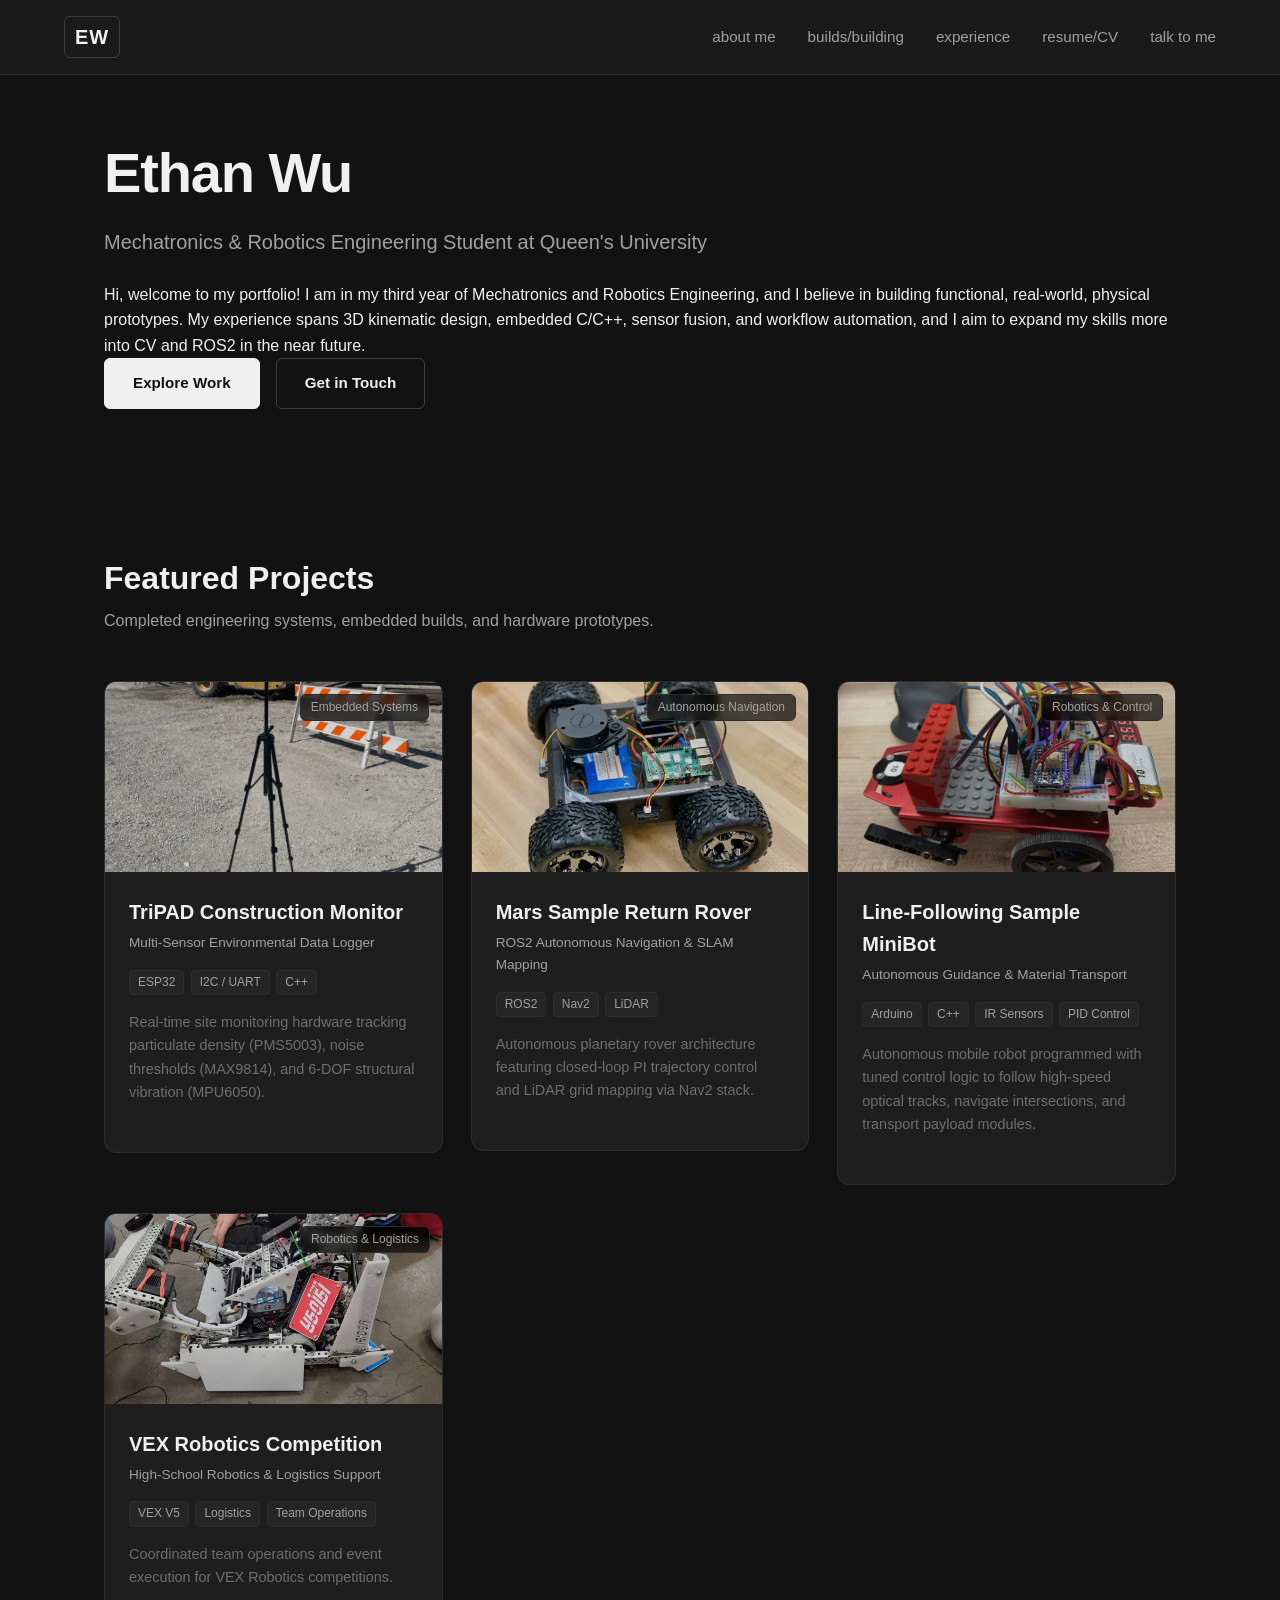
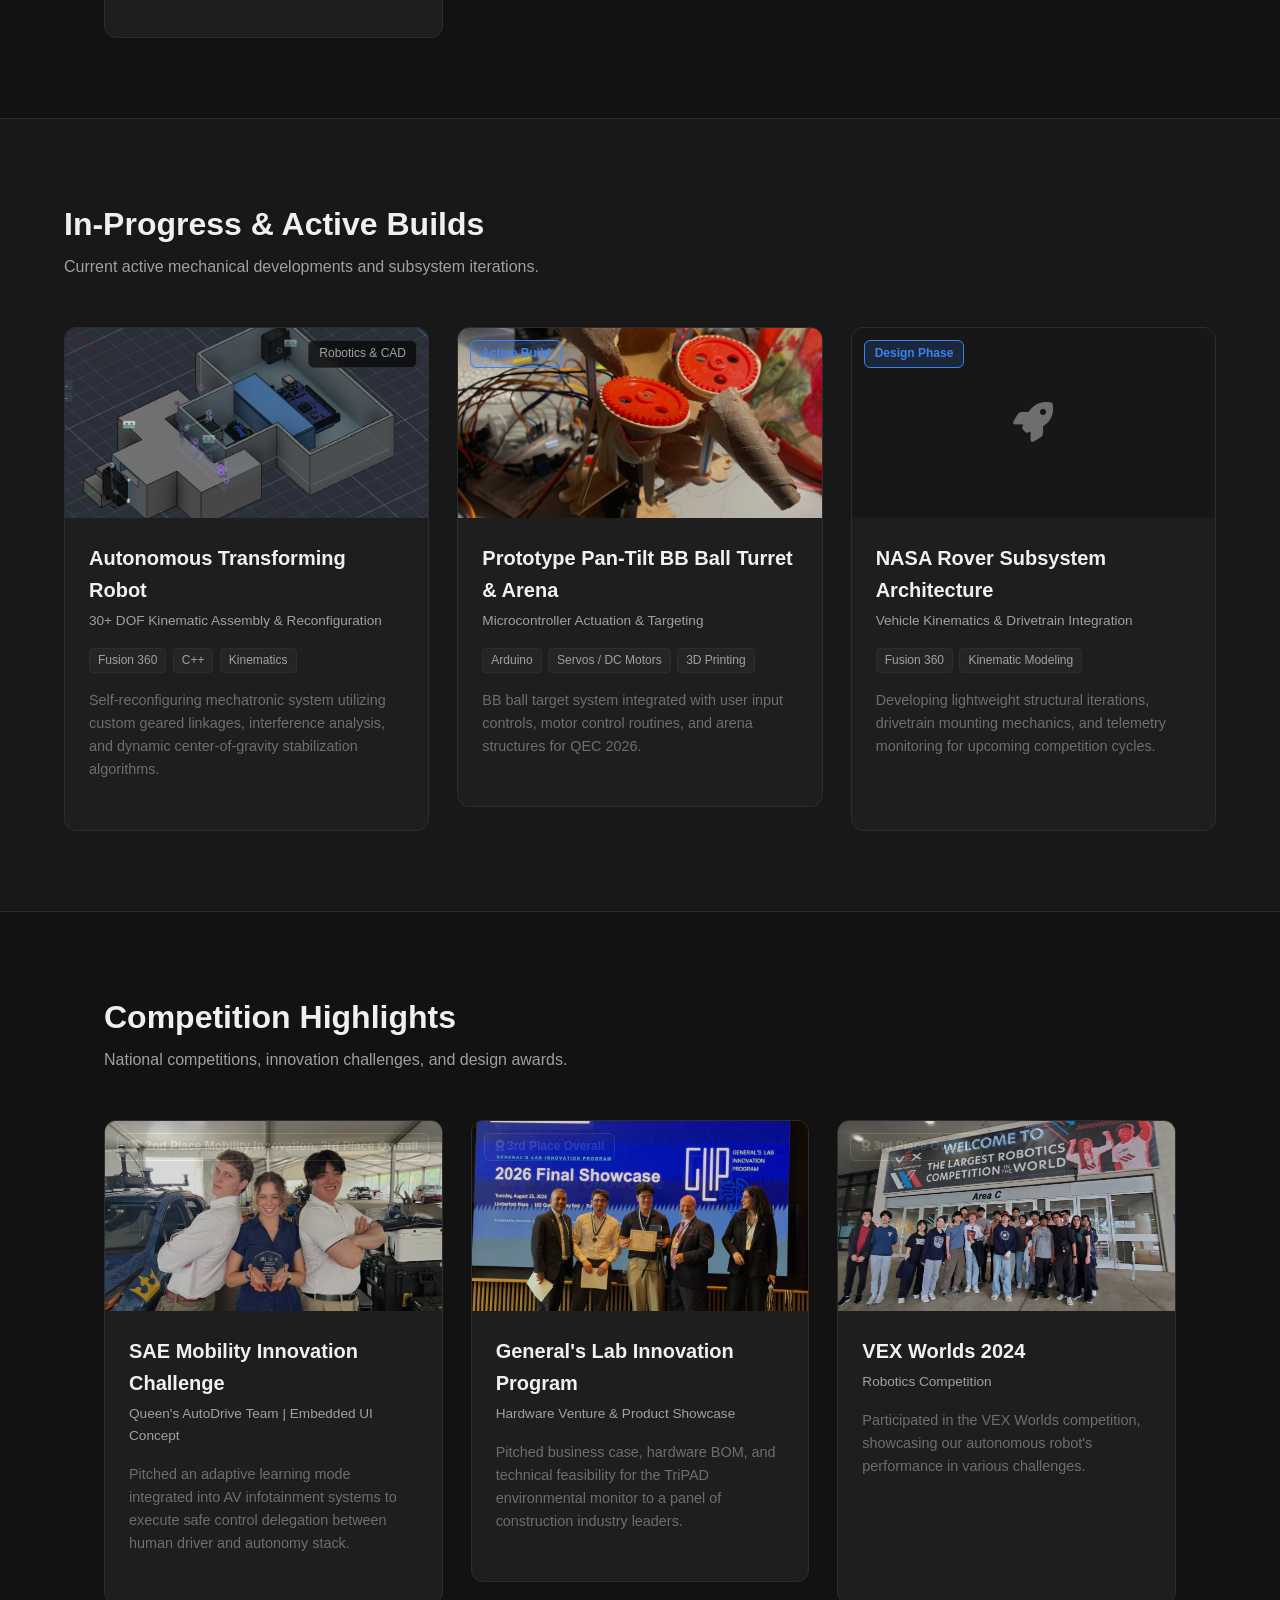
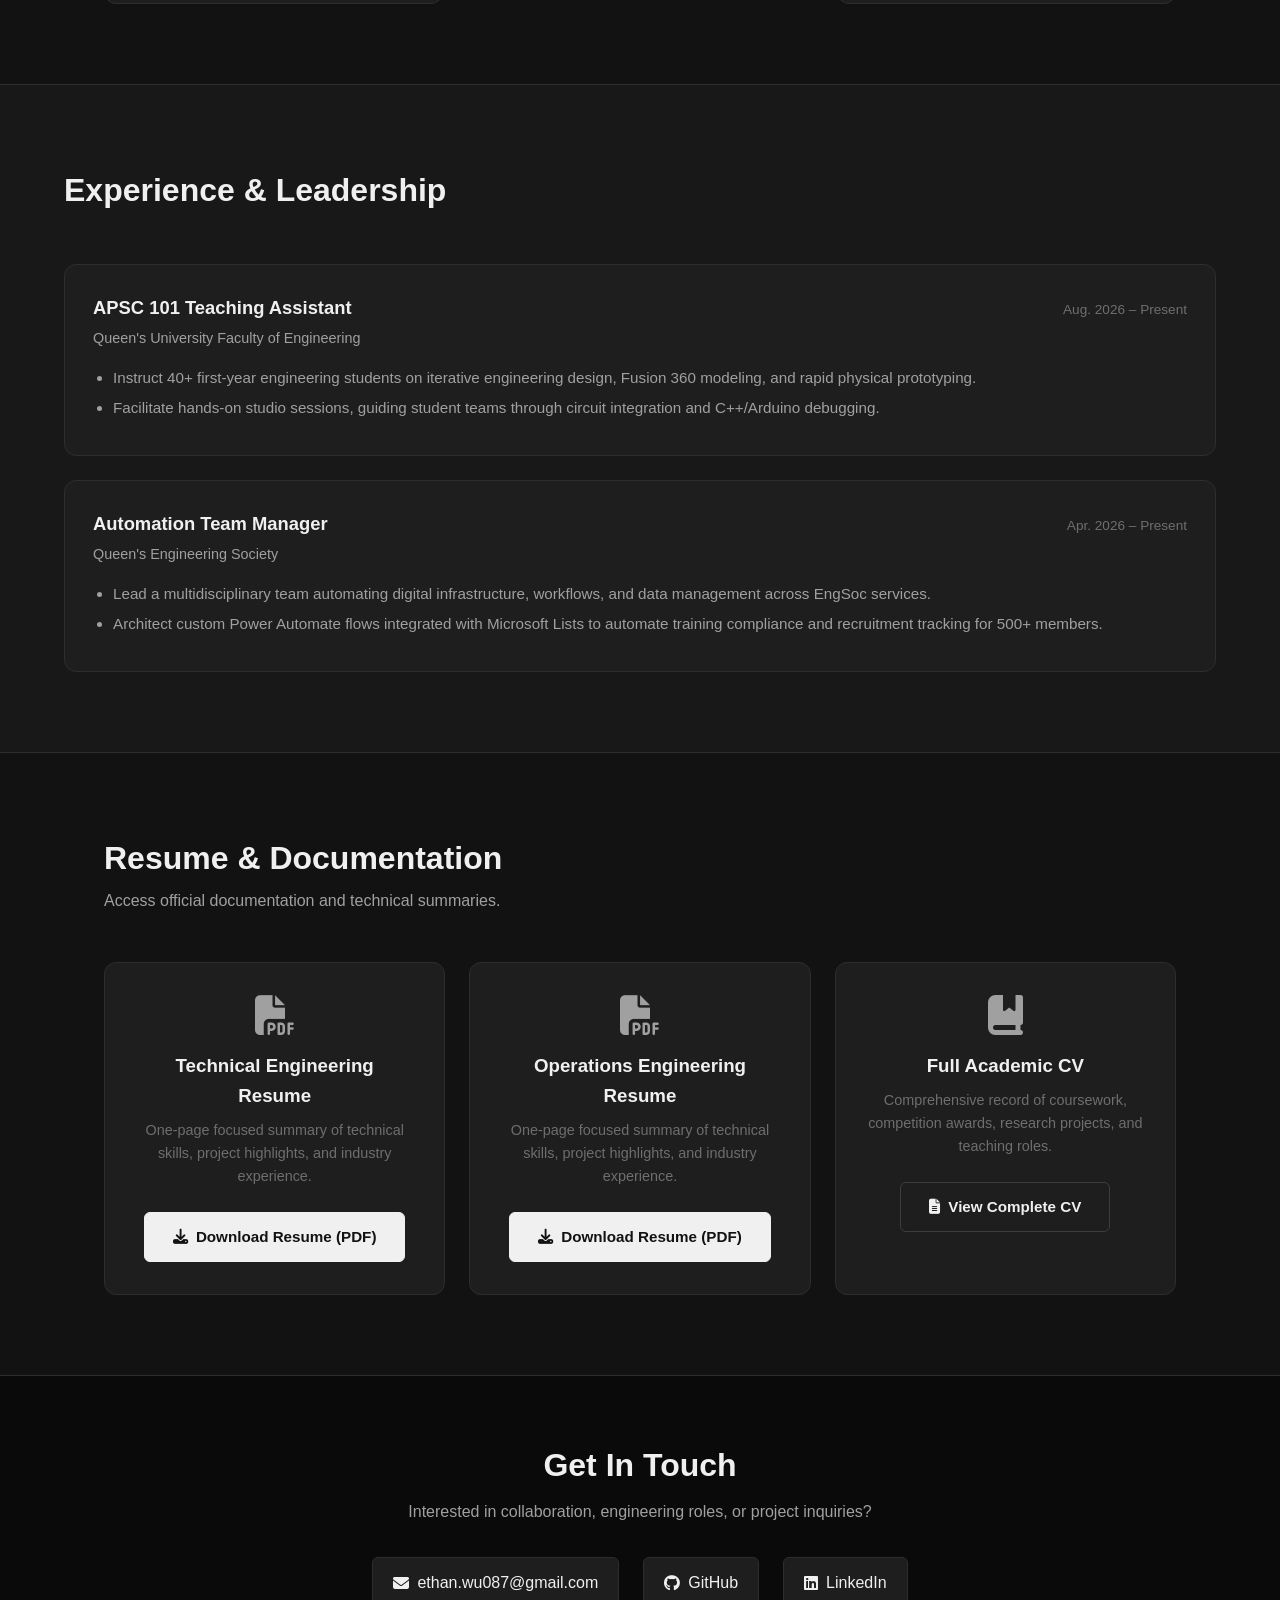
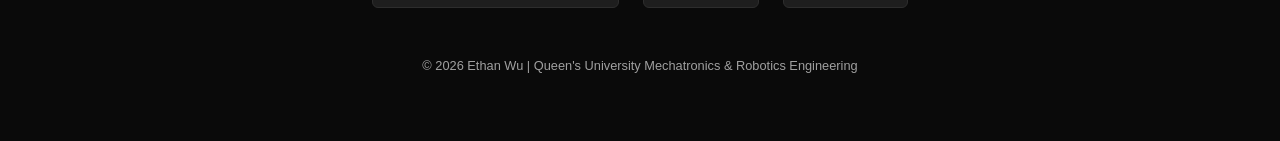
==== index.html @ 52034fa5 "more stuff" ====
<!DOCTYPE html>
<html lang="en">
<head>
    <meta charset="UTF-8">
    <meta name="viewport" content="width=device-width, initial-scale=1.0">
    <title>Ethan Wu | Portfolio</title>
    <link rel="stylesheet" href="style.css">
    <!-- Font Awesome Icons -->
    <link rel="stylesheet" href="https://cdnjs.cloudflare.com/ajax/libs/font-awesome/6.4.0/css/all.min.css">
    <!-- Google 3D Model Viewer Script -->
    <script type="module" src="https://ajax.googleapis.com/ajax/libs/model-viewer/3.4.0/model-viewer.min.js"></script>
</head>
<body>

    <!-- NAVBAR -->
    <nav class="navbar">
        <div class="logo">EW</div>
        <ul class="nav-links">
            <li><a href="#about">about me</a></li>
            <li><a href="#stuff">builds/building</a></li>
            <li><a href="#experience">experience</a></li>
            <li><a href="#resume-cv">resume/CV</a></li>
            <li><a href="#contact">talk to me</a></li>
        </ul>
    </nav>

    <!-- HERO SECTION -->
    <header id="about" class="hero">
        <div class="hero-content">
            <h1>Ethan Wu</h1>
            <p class="hero-tagline">Mechatronics & Robotics Engineering Student at Queen's University</p>

            <p class="hero-desc">
                Hi, welcome to my portfolio! I am in my third year of Mechatronics and Robotics Engineering, and I believe in building functional, real-world, physical prototypes. My experience spans 3D kinematic design, embedded C/C++, sensor fusion, and workflow automation, and I aim to expand my skills more into CV and ROS2 in the near future.
            </p>

            <div class="hero-buttons">
                <a href="#stuff" class="btn primary-btn">Explore Work</a>
                <a href="#contact" class="btn secondary-btn">Get in Touch</a>
            </div>
        </div>
    </header>

    <main>
        <!-- SECTION 1: FEATURED PROJECTS -->
        <section id="stuff" class="section">
            <div class="section-header">
                <h2>Featured Projects</h2>
                <p>Completed engineering systems, embedded builds, and hardware prototypes.</p>
            </div>

            <div class="module-grid">
                <!-- Module 1: TriPAD Environmental Monitor -->
                <a href="projects/tripad.html" class="module-card-link">
                    <article class="module-card">
                        <div class="module-image">
                            <img src="media/coverphoto.jpeg" class ="hero-cover" alt="TriPAD Construction Sensor Prototype">
                            <span class="module-category">Embedded Systems</span>
                        </div>
                        <div class="module-body">
                            <h3>TriPAD Construction Monitor</h3>
                            <p class="module-subtitle">Multi-Sensor Environmental Data Logger</p>
                            <div class="tags">
                                <span class="tag">ESP32</span>
                                <span class="tag">I2C / UART</span>
                                <span class="tag">C++</span>
                            </div>
                            <p class="module-desc">Real-time site monitoring hardware tracking particulate density (PMS5003), noise thresholds (MAX9814), and 6-DOF structural vibration (MPU6050).</p>
                        </div>
                    </article>
                </a>

                <!-- Module 2: MSR Autonomous Rover -->
                <a href="projects/msr-rover.html" class="module-card-link">
                    <article class="module-card">
                        <div class="module-image">
                            <img src="media/larp image.jpeg" alt="Mars Sample Return Rover Mapping">
                            <span class="module-category">Autonomous Navigation</span>
                        </div>
                        <div class="module-body">
                            <h3>Mars Sample Return Rover</h3>
                            <p class="module-subtitle">ROS2 Autonomous Navigation & SLAM Mapping</p>
                            <div class="tags">
                                <span class="tag">ROS2</span>
                                <span class="tag">Nav2</span>
                                <span class="tag">LiDAR</span>
                            </div>
                            <p class="module-desc">Autonomous planetary rover architecture featuring closed-loop PI trajectory control and LiDAR grid mapping via Nav2 stack.</p>
                        </div>
                    </article>
                </a>

                <!-- Module 3: Autonomous MiniBot -->
                <a href="projects/minibot.html" class="module-card-link">
                    <article class="module-card">
                        <div class="module-image">
                            <img src="media/minibot.png" alt="Line-Following Sample Pickup/Dropoff MiniBot">
                            <span class="module-category">Robotics & Control</span>
                        </div>
                        <div class="module-body">
                            <h3>Line-Following Sample MiniBot</h3>
                            <p class="module-subtitle">Autonomous Guidance & Material Transport</p>
                            <div class="tags">
                                <span class="tag">Arduino</span>
                                <span class="tag">C++</span>
                                <span class="tag">IR Sensors</span>
                                <span class="tag">PID Control</span>
                            </div>
                            <p class="module-desc">Autonomous mobile robot programmed with tuned control logic to follow high-speed optical tracks, navigate intersections, and transport payload modules.</p>
                        </div>
                    </article>
                </a>

                <!-- Module 4: VEX Bot -->
                <article class="module-card">
                    <div class="module-image">
                        <img src="media/vexthrowb.jpg" alt="VEX Robotics Platform">
                        <span class="module-category">Robotics & Logistics</span>
                    </div>
                    <div class="module-body">
                        <h3>VEX Robotics Competition</h3>
                        <p class="module-subtitle">High-School Robotics & Logistics Support</p>
                        <div class="tags">
                            <span class="tag">VEX V5</span>
                            <span class="tag">Logistics</span>
                            <span class="tag">Team Operations</span>
                        </div>
                        <p class="module-desc">Coordinated team operations and event execution for VEX Robotics competitions.</p>
                    </div>
                </article>
            </div>
        </section>

        <!-- SECTION 2: UPCOMING & IN-PROGRESS PROJECTS -->
        <section id="upcoming" class="section section-alt">
            <div class="section-header">
                <h2>In-Progress & Active Builds</h2>
                <p>Current active mechanical developments and subsystem iterations.</p>
            </div>

            <div class="module-grid">
                <!-- Module 1: Transforming Robot -->
                <a href="upcoming-projects/transformer.html" class="module-card-link">
                    <article class="module-card">
                        <div class="module-image">
                            <img src="media/trans.png" alt="Autonomous Transforming Robot CAD Model">
                            <span class="module-category">Robotics & CAD</span>
                        </div>
                        <div class="module-body">
                            <h3>Autonomous Transforming Robot</h3>
                            <p class="module-subtitle">30+ DOF Kinematic Assembly & Reconfiguration</p>
                            <div class="tags">
                                <span class="tag">Fusion 360</span>
                                <span class="tag">C++</span>
                                <span class="tag">Kinematics</span>
                            </div>
                            <p class="module-desc">Self-reconfiguring mechatronic system utilizing custom geared linkages, interference analysis, and dynamic center-of-gravity stabilization algorithms.</p>
                        </div>
                    </article>
                </a>

                <!-- Module 2: Automated Target Turret -->
                <a href="upcoming-projects/turret.html" class="module-card-link">
                    <article class="module-card status-active">
                        <div class="module-image">
                            <img src="media/turret.jpeg" alt="Automated Target Turret Prototype">
                            <span class="module-status-badge">Active Build</span>
                        </div>
                        <div class="module-body">
                            <h3>Prototype Pan-Tilt BB Ball Turret & Arena</h3>
                            <p class="module-subtitle">Microcontroller Actuation & Targeting</p>
                            <div class="tags">
                                <span class="tag">Arduino</span>
                                <span class="tag">Servos / DC Motors</span>
                                <span class="tag">3D Printing</span>
                            </div>
                            <p class="module-desc">BB ball target system integrated with user input controls, motor control routines, and arena structures for QEC 2026.</p>
                        </div>
                    </article>
                </a>
                

                <!-- Module 3: NASA Exploration Subsystems -->
                
                    <article class="module-card status-planning">
                        <div class="module-image">
                            <div class="image-placeholder">
                                <i class="fa-solid fa-rocket"></i>
                            </div>
                            <span class="module-status-badge planning">Design Phase</span>
                        </div>
                        <div class="module-body">
                            <h3>NASA Rover Subsystem Architecture</h3>
                            <p class="module-subtitle">Vehicle Kinematics & Drivetrain Integration</p>
                            <div class="tags">
                                <span class="tag">Fusion 360</span>
                                <span class="tag">Kinematic Modeling</span>
                            </div>
                            <p class="module-desc">Developing lightweight structural iterations, drivetrain mounting mechanics, and telemetry monitoring for upcoming competition cycles.</p>
                        </div>
                    </article>
                
            </div>
        </section>

        <!-- SECTION 3: COMPETITION EXPERIENCE -->
        <section id="competitions" class="section">
            <div class="section-header">
                <h2>Competition Highlights</h2>
                <p>National competitions, innovation challenges, and design awards.</p>
            </div>

            <div class="module-grid">
                <!-- Comp 1: SAE Challenge -->
                <a href="comps/autodrive.html" class="module-card-link">
                    <article class="module-card competition-card">
                        <div class="module-image">
                            <div class="award-ribbon"><i class="fa-solid fa-trophy"></i> 2nd Place Mobility Innovation, 3rd Place Overall</div>
                            <img src="media/LeAutoDriveSquad.jpg" alt="SAE Mobility Challenge Presentation">
                        </div>
                        <div class="module-body">
                            <h3>SAE Mobility Innovation Challenge</h3>
                            <p class="module-subtitle">Queen's AutoDrive Team | Embedded UI Concept</p>
                            <p class="module-desc">Pitched an adaptive learning mode integrated into AV infotainment systems to execute safe control delegation between human driver and autonomy stack.</p>
                        </div>
                    </article>
                </a>

                <!-- Comp 2: General's Lab -->
                <a href="comps/glip.html" class="module-card-link">
                    <article class="module-card competition-card">
                        <div class="module-image">
                            <div class="award-ribbon"><i class="fa-solid fa-award"></i> 3rd Place Overall</div>
                            <img src="media/glip award.heic" alt="General's Lab Pitch Showcase">
                        </div>
                        <div class="module-body">
                            <h3>General's Lab Innovation Program</h3>
                            <p class="module-subtitle">Hardware Venture & Product Showcase</p>
                            <p class="module-desc">Pitched business case, hardware BOM, and technical feasibility for the TriPAD environmental monitor to a panel of construction industry leaders.</p>
                        </div>
                    </article>
                </a>


                    <article class="module-card competition-card">
                        <div class="module-image">
                            <div class="award-ribbon"><i class="fa-solid fa-award"></i> 3rd Place Overall</div>
                            <img src="media/vexteam.HEIC" alt="VEX Worlds 2024">
                        </div>
                        <div class="module-body">
                            <h3>VEX Worlds 2024</h3>
                            <p class="module-subtitle">Robotics Competition</p>
                            <p class="module-desc">Participated in the VEX Worlds competition, showcasing our autonomous robot's performance in various challenges.</p>
                        </div>
                    </article>

            </div>
        </section>

        <!-- SECTION 4: EXPERIENCE & LEADERSHIP -->
        <section id="experience" class="section section-alt">
            <div class="section-header">
                <h2>Experience & Leadership</h2>
            </div>
            <div class="experience-list">
                <div class="exp-item">
                    <div class="exp-header">
                        <h3>APSC 101 Teaching Assistant</h3>
                        <span class="exp-date">Aug. 2026 – Present</span>
                    </div>
                    <p class="exp-org">Queen's University Faculty of Engineering</p>
                    <ul>
                        <li>Instruct 40+ first-year engineering students on iterative engineering design, Fusion 360 modeling, and rapid physical prototyping.</li>
                        <li>Facilitate hands-on studio sessions, guiding student teams through circuit integration and C++/Arduino debugging.</li>
                    </ul>
                </div>

                <div class="exp-item">
                    <div class="exp-header">
                        <h3>Automation Team Manager</h3>
                        <span class="exp-date">Apr. 2026 – Present</span>
                    </div>
                    <p class="exp-org">Queen's Engineering Society</p>
                    <ul>
                        <li>Lead a multidisciplinary team automating digital infrastructure, workflows, and data management across EngSoc services.</li>
                        <li>Architect custom Power Automate flows integrated with Microsoft Lists to automate training compliance and recruitment tracking for 500+ members.</li>
                    </ul>
                </div>
            </div>
        </section>

        <!-- SECTION 5: RESUME & CV TAB -->
        <section id="resume-cv" class="section">
            <div class="section-header">
                <h2>Resume & Documentation</h2>
                <p>Access official documentation and technical summaries.</p>
            </div>

            <div class="resume-container">
                <div class="resume-card">
                    <i class="fa-solid fa-file-pdf resume-icon"></i>
                    <h3>Technical Engineering Resume</h3>
                    <p>One-page focused summary of technical skills, project highlights, and industry experience.</p>
                    <a href="media/WuEthanResumeOctober2026Technical.pdf" target="_blank" class="btn primary-btn">
                        <i class="fa-solid fa-download"></i> Download Resume (PDF)
                    </a>
                </div>

                <div class="resume-card">
                    <i class="fa-solid fa-file-pdf resume-icon"></i>
                    <h3>Operations Engineering Resume</h3>
                    <p>One-page focused summary of technical skills, project highlights, and industry experience.</p>
                    <a href="media/WuEthanResumeSeptember2026Operations.pdf" target="_blank" class="btn primary-btn">
                        <i class="fa-solid fa-download"></i> Download Resume (PDF)
                    </a>
                </div>

                <div class="resume-card">
                    <i class="fa-solid fa-book-bookmark resume-icon"></i>
                    <h3>Full Academic CV</h3>
                    <p>Comprehensive record of coursework, competition awards, research projects, and teaching roles.</p>
                    <a href="media/WuEthanCV.pdf" target="_blank" class="btn secondary-btn">
                        <i class="fa-solid fa-file-lines"></i> View Complete CV
                    </a>
                </div>
            </div>
        </section>
    </main>

    <!-- FOOTER / CONTACT SECTION -->
    <footer id="contact" class="footer">
        <div class="footer-content">
            <h2>Get In Touch</h2>
            <p>Interested in collaboration, engineering roles, or project inquiries?</p>
            <div class="contact-links">
                <a href="mailto:ethan.wu087@gmail.com" class="contact-item">
                    <i class="fa-solid fa-envelope"></i> ethan.wu087@gmail.com
                </a>
                <a href="https://ethanw87.github.io/#about" target="_blank" class="contact-item">
                    <i class="fa-brands fa-github"></i> GitHub
                </a>
                <a href="https://linkedin.com/in/ethan-wu-2b9ba3351/" target="_blank" class="contact-item">
                    <i class="fa-brands fa-linkedin"></i> LinkedIn
                </a>
            </div>
            <p class="copyright">© 2026 Ethan Wu | Queen's University Mechatronics & Robotics Engineering</p>
        </div>
    </footer>

    <!-- Lightbox Container -->
<div id="lightbox" class="lightbox-modal" onclick="closeLightbox()">
  <img id="lightbox-img" src="" alt="Enlarged View">
</div>

<script>
  function openLightbox(src) {
    const modal = document.getElementById('lightbox');
    const modalImg = document.getElementById('lightbox-img');
    modalImg.src = src;
    modal.style.display = 'flex';
  }

  function closeLightbox() {
    document.getElementById('lightbox').style.display = 'none';
  }
</script>
</body>
</html>
---- style.css ----
/* ==========================================================================
   CHARCOAL BLACK / OBSIDIAN DARK THEME
   ========================================================================== */

:root {
    /* Color Palette */
    --bg-main: #121212;             /* Pure Obsidian Charcoal Background */
    --bg-card: #1E1E1E;             /* Elevated Matte Charcoal Card */
    --bg-card-hover: #262626;       /* Card Hover Highlight */
    --bg-alt: #181818;              /* Alternating Section Background */
    --bg-glass: rgba(30, 30, 30, 0.75); /* Glassmorphism Overlay */
    
    /* Text Colors */
    --text-primary: #F0F0F0;        /* Bright Crisp White */
    --text-secondary: #A0A0A0;      /* Muted Slate Gray */
    --text-muted: #6E6E6E;          /* Subtle Wireframe Gray */
    
    /* Accents & Highlights */
    --accent-silver: #D4D4D4;       /* Titanium Silver */
    --accent-blue: #3B82F6;         /* Subtle Electric Blue Indicator */
    --accent-glow: rgba(59, 130, 246, 0.15);
    --border-color: #2D2D2D;        /* Sleek Wireframe Border */
    --border-light: #3D3D3D;        /* Highlight Border */

    /* Fonts & Radii */
    --font-sans: 'Inter', -apple-system, BlinkMacSystemFont, 'Segoe UI', Roboto, sans-serif;
    --radius-sm: 6px;
    --radius-md: 12px;
    --radius-lg: 16px;
    --transition: all 0.25s cubic-bezier(0.4, 0, 0.2, 1);
}

/* Base Reset */
* {
    margin: 0;
    padding: 0;
    box-sizing: border-box;
}

body {
    background-color: var(--bg-main);
    color: var(--text-primary);
    font-family: var(--font-sans);
    line-height: 1.6;
    -webkit-font-smoothing: antialiased;
}

/* Smooth Scrolling */
html {
    scroll-behavior: smooth;
}

/* ==========================================================================
   NAVIGATION BAR
   ========================================================================== */

.navbar {
    position: fixed;
    top: 0;
    width: 100%;
    display: flex;
    justify-content: space-between;
    align-items: center;
    padding: 1rem 5%;
    background: var(--bg-glass);
    backdrop-filter: blur(12px);
    -webkit-backdrop-filter: blur(12px);
    border-bottom: 1px solid var(--border-color);
    z-index: 1000;
}

.logo {
    font-weight: 800;
    font-size: 1.25rem;
    letter-spacing: 1px;
    color: var(--text-primary);
    border: 1.5px solid var(--border-light);
    padding: 4px 10px;
    border-radius: var(--radius-sm);
}

.nav-links {
    display: flex;
    list-style: none;
    gap: 2rem;
}

.nav-links a {
    color: var(--text-secondary);
    text-decoration: none;
    font-size: 0.95rem;
    font-weight: 500;
    transition: var(--transition);
}

.nav-links a:hover {
    color: var(--text-primary);
}

/* ==========================================================================
   HERO SECTION
   ========================================================================== */

.hero {
    padding: 8rem 5% 4rem;
    max-width: 1200px;
    margin: 0 auto;
}

.hero h1 {
    font-size: 3.5rem;
    font-weight: 800;
    letter-spacing: -0.02em;
    color: var(--text-primary);
    margin-bottom: 0.5rem;
}

.hero-tagline {
    font-size: 1.25rem;
    color: var(--text-secondary);
    margin-bottom: 3rem; /* <-- INCREASED from 1.5rem to add spacing below the blurb */
}


.role-badges {
    display: flex;
    flex-wrap: wrap;
    gap: 0.75rem;
    margin-bottom: 2.5rem;
}

.role-badge {
    background: var(--bg-card);
    border: 1px solid var(--border-color);
    color: var(--text-secondary);
    padding: 0.4rem 0.9rem;
    border-radius: 50px;
    font-size: 0.85rem;
    display: inline-flex;
    align-items: center;
    gap: 0.5rem;
}

/* Quick Stats Counter Grid */
.stat-grid {
    display: grid;
    grid-template-columns: repeat(auto-fit, minmax(180px, 1fr));
    gap: 1.25rem;
    margin-bottom: 2.5rem;
}

.stat-card {
    background: var(--bg-card);
    border: 1px solid var(--border-color);
    padding: 1.25rem;
    border-radius: var(--radius-md);
    text-align: left;
}

.stat-num {
    display: block;
    font-size: 2rem;
    font-weight: 700;
    color: var(--text-primary);
}

.stat-label {
    font-size: 0.85rem;
    color: var(--text-muted);
    text-transform: uppercase;
    letter-spacing: 0.05em;
}

/* Buttons */
.hero-buttons {
    display: flex;
    gap: 1rem;
}

.btn {
    padding: 0.75rem 1.75rem;
    border-radius: var(--radius-sm);
    font-size: 0.95rem;
    font-weight: 600;
    text-decoration: none;
    transition: var(--transition);
    cursor: pointer;
    display: inline-flex;
    align-items: center;
    gap: 0.5rem;
}

.primary-btn {
    background: var(--text-primary);
    color: var(--bg-main);
    border: 1px solid var(--text-primary);
}

.primary-btn:hover {
    background: var(--accent-silver);
    border-color: var(--accent-silver);
}

.secondary-btn {
    background: transparent;
    color: var(--text-primary);
    border: 1px solid var(--border-light);
}

.secondary-btn:hover {
    background: var(--bg-card);
    border-color: var(--text-primary);
}

/* ==========================================================================
   SECTIONS & MODULAR CARDS
   ========================================================================== */

.section {
    padding: 5rem 5%;
    max-width: 1200px;
    margin: 0 auto;
}

.section-alt {
    background-color: var(--bg-alt);
    max-width: 100%;
    padding-left: max(5%, calc((100vw - 1200px) / 2));
    padding-right: max(5%, calc((100vw - 1200px) / 2));
    border-top: 1px solid var(--border-color);
    border-bottom: 1px solid var(--border-color);
}

.section-header {
    margin-bottom: 3rem;
}

.section-header h2 {
    font-size: 2rem;
    font-weight: 700;
    color: var(--text-primary);
    margin-bottom: 0.25rem;
}

.section-header p {
    color: var(--text-secondary);
}

/* Modular Grid Layout */
.module-grid {
    display: grid;
    grid-template-columns: repeat(auto-fit, minmax(320px, 1fr));
    gap: 1.75rem;
}

.module-card {
    background: var(--bg-card);
    border: 1px solid var(--border-color);
    border-radius: var(--radius-md);
    overflow: hidden;
    display: flex;
    flex-direction: column;
    transition: var(--transition);
}

.module-card:hover {
    transform: translateY(-4px);
    border-color: var(--border-light);
    box-shadow: 0 12px 24px rgba(0, 0, 0, 0.4);
}

.module-image {
    position: relative;
    height: 190px;
    background: #171717;
    overflow: hidden;
    display: flex;
    align-items: center;
    justify-content: center;
}

.module-image img {
    width: 100%;
    height: 100%;
    object-fit: cover;
    opacity: 0.85;
    transition: var(--transition);
}

.module-card:hover .module-image img {
    opacity: 1;
    transform: scale(1.03);
}

.module-category {
    position: absolute;
    top: 12px;
    right: 12px;
    background: rgba(0, 0, 0, 0.65);
    backdrop-filter: blur(4px);
    border: 1px solid var(--border-color);
    color: var(--text-secondary);
    padding: 3px 10px;
    font-size: 0.75rem;
    border-radius: var(--radius-sm);
}

/* Status Badges *//* ==========================================================================
   CHARCOAL BLACK / OBSIDIAN DARK THEME
   ========================================================================== */

:root {
    /* Color Palette */
    --bg-main: #121212;             /* Pure Obsidian Charcoal Background */
    --bg-card: #1E1E1E;             /* Elevated Matte Charcoal Card */
    --bg-card-hover: #262626;       /* Card Hover Highlight */
    --bg-alt: #181818;              /* Alternating Section Background */
    --bg-glass: rgba(30, 30, 30, 0.75); /* Glassmorphism Overlay */
    
    /* Text Colors */
    --text-primary: #F0F0F0;        /* Bright Crisp White */
    --text-secondary: #A0A0A0;      /* Muted Slate Gray */
    --text-muted: #6E6E6E;          /* Subtle Wireframe Gray */
    
    /* Accents & Highlights */
    --accent-silver: #D4D4D4;       /* Titanium Silver */
    --accent-blue: #3B82F6;         /* Subtle Electric Blue Indicator */
    --accent-glow: rgba(59, 130, 246, 0.15);
    --border-color: #2D2D2D;        /* Sleek Wireframe Border */
    --border-light: #3D3D3D;        /* Highlight Border */

    /* Fonts & Radii */
    --font-sans: 'Inter', -apple-system, BlinkMacSystemFont, 'Segoe UI', Roboto, sans-serif;
    --radius-sm: 6px;
    --radius-md: 12px;
    --radius-lg: 16px;
    --transition: all 0.25s cubic-bezier(0.4, 0, 0.2, 1);
}

/* Base Reset */
* {
    margin: 0;
    padding: 0;
    box-sizing: border-box;
}

body {
    background-color: var(--bg-main);
    color: var(--text-primary);
    font-family: var(--font-sans);
    line-height: 1.6;
    -webkit-font-smoothing: antialiased;
}

/* Smooth Scrolling */
html {
    scroll-behavior: smooth;
}

/* ==========================================================================
   NAVIGATION BAR
   ========================================================================== */

.navbar {
    position: fixed;
    top: 0;
    width: 100%;
    display: flex;
    justify-content: space-between;
    align-items: center;
    padding: 1rem 5%;
    background: var(--bg-glass);
    backdrop-filter: blur(12px);
    -webkit-backdrop-filter: blur(12px);
    border-bottom: 1px solid var(--border-color);
    z-index: 1000;
}

.logo {
    font-weight: 800;
    font-size: 1.25rem;
    letter-spacing: 1px;
    color: var(--text-primary);
    border: 1.5px solid var(--border-light);
    padding: 4px 10px;
    border-radius: var(--radius-sm);
}

.nav-links {
    display: flex;
    list-style: none;
    gap: 2rem;
}

.nav-links a {
    color: var(--text-secondary);
    text-decoration: none;
    font-size: 0.95rem;
    font-weight: 500;
    transition: var(--transition);
}

.nav-links a:hover {
    color: var(--text-primary);
}

/* ==========================================================================
   HERO SECTION
   ========================================================================== */

.hero {
    padding: 8rem 5% 4rem;
    max-width: 1200px;
    margin: 0 auto;
}

.hero h1 {
    font-size: 3.5rem;
    font-weight: 800;
    letter-spacing: -0.02em;
    color: var(--text-primary);
    margin-bottom: 0.5rem;
}

.hero-tagline {
    font-size: 1.25rem;
    color: var(--text-secondary);
    margin-bottom: 1.5rem;
}

.role-badges {
    display: flex;
    flex-wrap: wrap;
    gap: 0.75rem;
    margin-bottom: 2.5rem;
}

.role-badge {
    background: var(--bg-card);
    border: 1px solid var(--border-color);
    color: var(--text-secondary);
    padding: 0.4rem 0.9rem;
    border-radius: 50px;
    font-size: 0.85rem;
    display: inline-flex;
    align-items: center;
    gap: 0.5rem;
}

/* Quick Stats Counter Grid */
.stat-grid {
    display: grid;
    grid-template-columns: repeat(auto-fit, minmax(180px, 1fr));
    gap: 1.25rem;
    margin-bottom: 2.5rem;
}

.stat-card {
    background: var(--bg-card);
    border: 1px solid var(--border-color);
    padding: 1.25rem;
    border-radius: var(--radius-md);
    text-align: left;
}

.stat-num {
    display: block;
    font-size: 2rem;
    font-weight: 700;
    color: var(--text-primary);
}

.stat-label {
    font-size: 0.85rem;
    color: var(--text-muted);
    text-transform: uppercase;
    letter-spacing: 0.05em;
}

/* Buttons */
.hero-buttons {
    display: flex;
    gap: 1rem;
}

.btn {
    padding: 0.75rem 1.75rem;
    border-radius: var(--radius-sm);
    font-size: 0.95rem;
    font-weight: 600;
    text-decoration: none;
    transition: var(--transition);
    cursor: pointer;
    display: inline-flex;
    align-items: center;
    gap: 0.5rem;
}

.primary-btn {
    background: var(--text-primary);
    color: var(--bg-main);
    border: 1px solid var(--text-primary);
}

.primary-btn:hover {
    background: var(--accent-silver);
    border-color: var(--accent-silver);
}

.secondary-btn {
    background: transparent;
    color: var(--text-primary);
    border: 1px solid var(--border-light);
}

.secondary-btn:hover {
    background: var(--bg-card);
    border-color: var(--text-primary);
}

/* ==========================================================================
   SECTIONS & MODULAR CARDS
   ========================================================================== */

.section {
    padding: 5rem 5%;
    max-width: 1200px;
    margin: 0 auto;
}

.section-alt {
    background-color: var(--bg-alt);
    max-width: 100%;
    padding-left: max(5%, calc((100vw - 1200px) / 2));
    padding-right: max(5%, calc((100vw - 1200px) / 2));
    border-top: 1px solid var(--border-color);
    border-bottom: 1px solid var(--border-color);
}

.section-header {
    margin-bottom: 3rem;
}

.section-header h2 {
    font-size: 2rem;
    font-weight: 700;
    color: var(--text-primary);
    margin-bottom: 0.25rem;
}

.section-header p {
    color: var(--text-secondary);
}

/* Modular Grid Layout */
.module-grid {
    display: grid;
    grid-template-columns: repeat(auto-fit, minmax(320px, 1fr));
    gap: 1.75rem;
}

.module-card {
    background: var(--bg-card);
    border: 1px solid var(--border-color);
    border-radius: var(--radius-md);
    overflow: hidden;
    display: flex;
    flex-direction: column;
    transition: var(--transition);
}

.module-card:hover {
    transform: translateY(-4px);
    border-color: var(--border-light);
    box-shadow: 0 12px 24px rgba(0, 0, 0, 0.4);
}

.module-image {
    position: relative;
    height: 190px;
    background: #171717;
    overflow: hidden;
    display: flex;
    align-items: center;
    justify-content: center;
}

.module-image img {
    width: 100%;
    height: 100%;
    object-fit: cover;
    opacity: 0.85;
    transition: var(--transition);
}

.module-card:hover .module-image img {
    opacity: 1;
    transform: scale(1.03);
}

.module-category {
    position: absolute;
    top: 12px;
    right: 12px;
    background: rgba(0, 0, 0, 0.65);
    backdrop-filter: blur(4px);
    border: 1px solid var(--border-color);
    color: var(--text-secondary);
    padding: 3px 10px;
    font-size: 0.75rem;
    border-radius: var(--radius-sm);
}

/* Status Badges */
.module-status-badge {
    position: absolute;
    top: 12px;
    left: 12px;
    background: var(--accent-glow);
    color: var(--accent-blue);
    border: 1px solid var(--accent-blue);
    padding: 3px 10px;
    font-size: 0.75rem;
    font-weight: 600;
    border-radius: var(--radius-sm);
}

.image-placeholder {
    color: var(--text-muted);
    font-size: 2.5rem;
}

.module-body {
    padding: 1.5rem;
    display: flex;
    flex-direction: column;
    flex-grow: 1;
}

.module-body h3 {
    font-size: 1.25rem;
    color: var(--text-primary);
    margin-bottom: 0.25rem;
}

.module-subtitle {
    font-size: 0.85rem;
    color: var(--text-secondary);
    margin-bottom: 1rem;
}

.tags {
    display: flex;
    flex-wrap: wrap;
    gap: 0.4rem;
    margin-bottom: 1rem;
}

.tag {
    background: #252525;
    color: var(--text-secondary);
    font-size: 0.75rem;
    padding: 2px 8px;
    border-radius: 4px;
    border: 1px solid var(--border-color);
}

.module-desc {
    color: var(--text-muted);
    font-size: 0.9rem;
    margin-bottom: 1.5rem;
    flex-grow: 1;
}

/* Small Button inside cards */
.btn-sm {
    padding: 0.5rem 1rem;
    font-size: 0.85rem;
    border-radius: var(--radius-sm);
    border: 1px solid var(--border-light);
    background: transparent;
    color: var(--text-primary);
    cursor: pointer;
    transition: var(--transition);
}

.btn-sm:hover {
    background: var(--border-light);
}

/* Competition Ribbons */
.award-ribbon {
    position: absolute;
    top: 12px;
    left: 12px;
    background: rgba(255, 215, 0, 0.1);
    border: 1px solid #D4AF37;
    color: #F3E5AB;
    padding: 3px 10px;
    font-size: 0.75rem;
    font-weight: 600;
    border-radius: var(--radius-sm);
}

/* ==========================================================================
   EXPERIENCE LIST & RESUME SECTION
   ========================================================================== */

.experience-list {
    display: flex;
    flex-direction: column;
    gap: 1.5rem;
}

.exp-item {
    background: var(--bg-card);
    border: 1px solid var(--border-color);
    border-radius: var(--radius-md);
    padding: 1.75rem;
}

.exp-header {
    display: flex;
    justify-content: space-between;
    align-items: baseline;
    margin-bottom: 0.25rem;
}

.exp-header h3 {
    font-size: 1.15rem;
    color: var(--text-primary);
}

.exp-date {
    font-size: 0.85rem;
    color: var(--text-muted);
}

.exp-org {
    color: var(--text-secondary);
    font-size: 0.9rem;
    margin-bottom: 1rem;
}

.exp-item ul {
    padding-left: 1.25rem;
    color: var(--text-secondary);
    font-size: 0.95rem;
}

.exp-item li {
    margin-bottom: 0.4rem;
}

/* Resume Cards */
.resume-container {
    display: grid;
    grid-template-columns: repeat(auto-fit, minmax(280px, 1fr));
    gap: 1.5rem;
}

.resume-card {
    background: var(--bg-card);
    border: 1px solid var(--border-color);
    padding: 2rem;
    border-radius: var(--radius-md);
    text-align: center;
    display: flex;
    flex-direction: column;
    align-items: center;
}

.resume-icon {
    font-size: 2.5rem;
    color: var(--text-secondary);
    margin-bottom: 1rem;
}

.resume-card h3 {
    margin-bottom: 0.5rem;
    color: var(--text-primary);
}

.resume-card p {
    color: var(--text-muted);
    font-size: 0.9rem;
    margin-bottom: 1.5rem;
}

/* ==========================================================================
   FOOTER / CONTACT
   ========================================================================== */

.footer {
    background: #0A0A0A;
    border-top: 1px solid var(--border-color);
    padding: 4rem 5% 2rem;
    text-align: center;
}

.footer-content h2 {
    font-size: 2rem;
    margin-bottom: 0.5rem;
}

.footer-content p {
    color: var(--text-secondary);
    margin-bottom: 2rem;
}

.contact-links {
    display: flex;
    justify-content: center;
    gap: 1.5rem;
    flex-wrap: wrap;
    margin-bottom: 3rem;
}

.contact-item {
    color: var(--text-primary);
    text-decoration: none;
    background: var(--bg-card);
    border: 1px solid var(--border-color);
    padding: 0.75rem 1.25rem;
    border-radius: var(--radius-sm);
    transition: var(--transition);
    display: flex;
    align-items: center;
    gap: 0.5rem;
}

.contact-item:hover {
    border-color: var(--border-light);
    background: var(--bg-card-hover);
}

.copyright {
    font-size: 0.8rem;
    color: var(--text-muted);
}
.module-status-badge {
    position: absolute;
    top: 12px;
    left: 12px;
    background: var(--accent-glow);
    color: var(--accent-blue);
    border: 1px solid var(--accent-blue);
    padding: 3px 10px;
    font-size: 0.75rem;
    font-weight: 600;
    border-radius: var(--radius-sm);
}

.image-placeholder {
    color: var(--text-muted);
    font-size: 2.5rem;
}

.module-body {
    padding: 1.5rem;
    display: flex;
    flex-direction: column;
    flex-grow: 1;
}

.module-body h3 {
    font-size: 1.25rem;
    color: var(--text-primary);
    margin-bottom: 0.25rem;
}

.module-subtitle {
    font-size: 0.85rem;
    color: var(--text-secondary);
    margin-bottom: 1rem;
}

.tags {
    display: flex;
    flex-wrap: wrap;
    gap: 0.4rem;
    margin-bottom: 1rem;
}

.tag {
    background: #252525;
    color: var(--text-secondary);
    font-size: 0.75rem;
    padding: 2px 8px;
    border-radius: 4px;
    border: 1px solid var(--border-color);
}

.module-desc {
    color: var(--text-muted);
    font-size: 0.9rem;
    margin-bottom: 1.5rem;
    flex-grow: 1;
}

/* Small Button inside cards */
.btn-sm {
    padding: 0.5rem 1rem;
    font-size: 0.85rem;
    border-radius: var(--radius-sm);
    border: 1px solid var(--border-light);
    background: transparent;
    color: var(--text-primary);
    cursor: pointer;
    transition: var(--transition);
}

.btn-sm:hover {
    background: var(--border-light);
}

/* Competition Ribbons */
.award-ribbon {
    position: absolute;
    top: 12px;
    left: 12px;
    background: rgba(255, 215, 0, 0.1);
    border: 1px solid #D4AF37;
    color: #F3E5AB;
    padding: 3px 10px;
    font-size: 0.75rem;
    font-weight: 600;
    border-radius: var(--radius-sm);
}

/* ==========================================================================
   EXPERIENCE LIST & RESUME SECTION
   ========================================================================== */

.experience-list {
    display: flex;
    flex-direction: column;
    gap: 1.5rem;
}

.exp-item {
    background: var(--bg-card);
    border: 1px solid var(--border-color);
    border-radius: var(--radius-md);
    padding: 1.75rem;
}

.exp-header {
    display: flex;
    justify-content: space-between;
    align-items: baseline;
    margin-bottom: 0.25rem;
}

.exp-header h3 {
    font-size: 1.15rem;
    color: var(--text-primary);
}

.exp-date {
    font-size: 0.85rem;
    color: var(--text-muted);
}

.exp-org {
    color: var(--text-secondary);
    font-size: 0.9rem;
    margin-bottom: 1rem;
}

.exp-item ul {
    padding-left: 1.25rem;
    color: var(--text-secondary);
    font-size: 0.95rem;
}

.exp-item li {
    margin-bottom: 0.4rem;
}

/* Resume Cards */
.resume-container {
    display: grid;
    grid-template-columns: repeat(auto-fit, minmax(280px, 1fr));
    gap: 1.5rem;
}

.resume-card {
    background: var(--bg-card);
    border: 1px solid var(--border-color);
    padding: 2rem;
    border-radius: var(--radius-md);
    text-align: center;
    display: flex;
    flex-direction: column;
    align-items: center;
}

.resume-icon {
    font-size: 2.5rem;
    color: var(--text-secondary);
    margin-bottom: 1rem;
}

.resume-card h3 {
    margin-bottom: 0.5rem;
    color: var(--text-primary);
}

.resume-card p {
    color: var(--text-muted);
    font-size: 0.9rem;
    margin-bottom: 1.5rem;
}

/* ==========================================================================
   FOOTER / CONTACT
   ========================================================================== */

.footer {
    background: #0A0A0A;
    border-top: 1px solid var(--border-color);
    padding: 4rem 5% 2rem;
    text-align: center;
}

.footer-content h2 {
    font-size: 2rem;
    margin-bottom: 0.5rem;
}

.footer-content p {
    color: var(--text-secondary);
    margin-bottom: 2rem;
}

.contact-links {
    display: flex;
    justify-content: center;
    gap: 1.5rem;
    flex-wrap: wrap;
    margin-bottom: 3rem;
}

.contact-item {
    color: var(--text-primary);
    text-decoration: none;
    background: var(--bg-card);
    border: 1px solid var(--border-color);
    padding: 0.75rem 1.25rem;
    border-radius: var(--radius-sm);
    transition: var(--transition);
    display: flex;
    align-items: center;
    gap: 0.5rem;
}

.contact-item:hover {
    border-color: var(--border-light);
    background: var(--bg-card-hover);
}

.copyright {
    font-size: 0.8rem;
    color: var(--text-muted);
}

/* ========================================== */
/* MODAL POPUP FIX                            */
/* ========================================== */

/* Hides the modal by default and fixes it to the screen */
.modal-overlay {
    position: fixed !important;
    top: 0;
    left: 0;
    width: 100vw;
    height: 100vh;
    background: rgba(0, 0, 0, 0.8) !important; /* Darkened backdrop */
    backdrop-filter: blur(6px);
    display: none; /* <--- THIS HIDES IT INITIALLY */
    justify-content: center;
    align-items: center;
    z-index: 9999; /* Keeps modal on top of everything */
    padding: 1.5rem;
}

/* Shows the modal when activated by JavaScript */
.modal-overlay.active {
    display: flex !important; /* <--- THIS SHOWS IT WHEN CLICKED */
    animation: modalFadeIn 0.2s ease-out;
}

/* Modal Content Box */
.modal-content {
    background: #18181c;
    color: #e0e0e0;
    border: 1px solid rgba(255, 255, 255, 0.15);
    border-radius: 12px;
    max-width: 650px;
    width: 100%;
    max-height: 85vh;
    overflow-y: auto;
    padding: 2rem;
    position: relative;
    box-shadow: 0 20px 50px rgba(0, 0, 0, 0.6);
}

/* Close (X) Button */
.modal-close {
    position: absolute;
    top: 1rem;
    right: 1.25rem;
    background: transparent;
    border: none;
    font-size: 2rem;
    color: #a0a0a0;
    cursor: pointer;
    transition: color 0.2s ease;
}

.modal-close:hover {
    color: #ffffff;
}

@keyframes modalFadeIn {
    from { opacity: 0; transform: scale(0.95); }
    to { opacity: 1; transform: scale(1); }
}

/* Remove default link underlines and preserve text styling on card links */
.module-card-link,
.module-card-link:hover,
.module-card-link:focus,
.module-card-link:active {
    text-decoration: none;
    color: inherit;
    display: block;
}

/* Optional: remove underlines from internal headers inside the linked cards */
.module-card-link h3,
.module-card-link p {
    text-decoration: none;
}
/* --- Fix Hero / Cover Image Cropping --- */
/* Ensures the top project cover photo and hero banners show full aspect ratio */
.module-image img.hero-cover,
.hero img, 
.hero-image-container img {
  width: 100%;
  height: auto !important;
  max-height: 80vh;
  object-fit: contain !important; /* Shows full image without clipping top/bottom */
  cursor: pointer;
}

/* --- Keep Project Thumbnails Cropped --- */
/* --- Standard Card Thumbnails --- */
.module-image img {
  width: 100%;
  height: 100%;
  object-fit: cover;
}

/* --- Lightbox Overlay Styling --- */
.lightbox-modal {
  display: none; 
  position: fixed; 
  z-index: 9999; 
  top: 0;
  left: 0;
  width: 100vw;
  height: 100vh;
  background-color: rgba(0, 0, 0, 0.92); 
  backdrop-filter: blur(5px);
  justify-content: center;
  align-items: center;
  cursor: pointer;
}

.lightbox-modal img {
  max-width: 90vw;
  max-height: 90vh;
  object-fit: contain !important;
  box-shadow: 0 0 30px rgba(0, 0, 0, 0.9);
  border-radius: 6px;
}
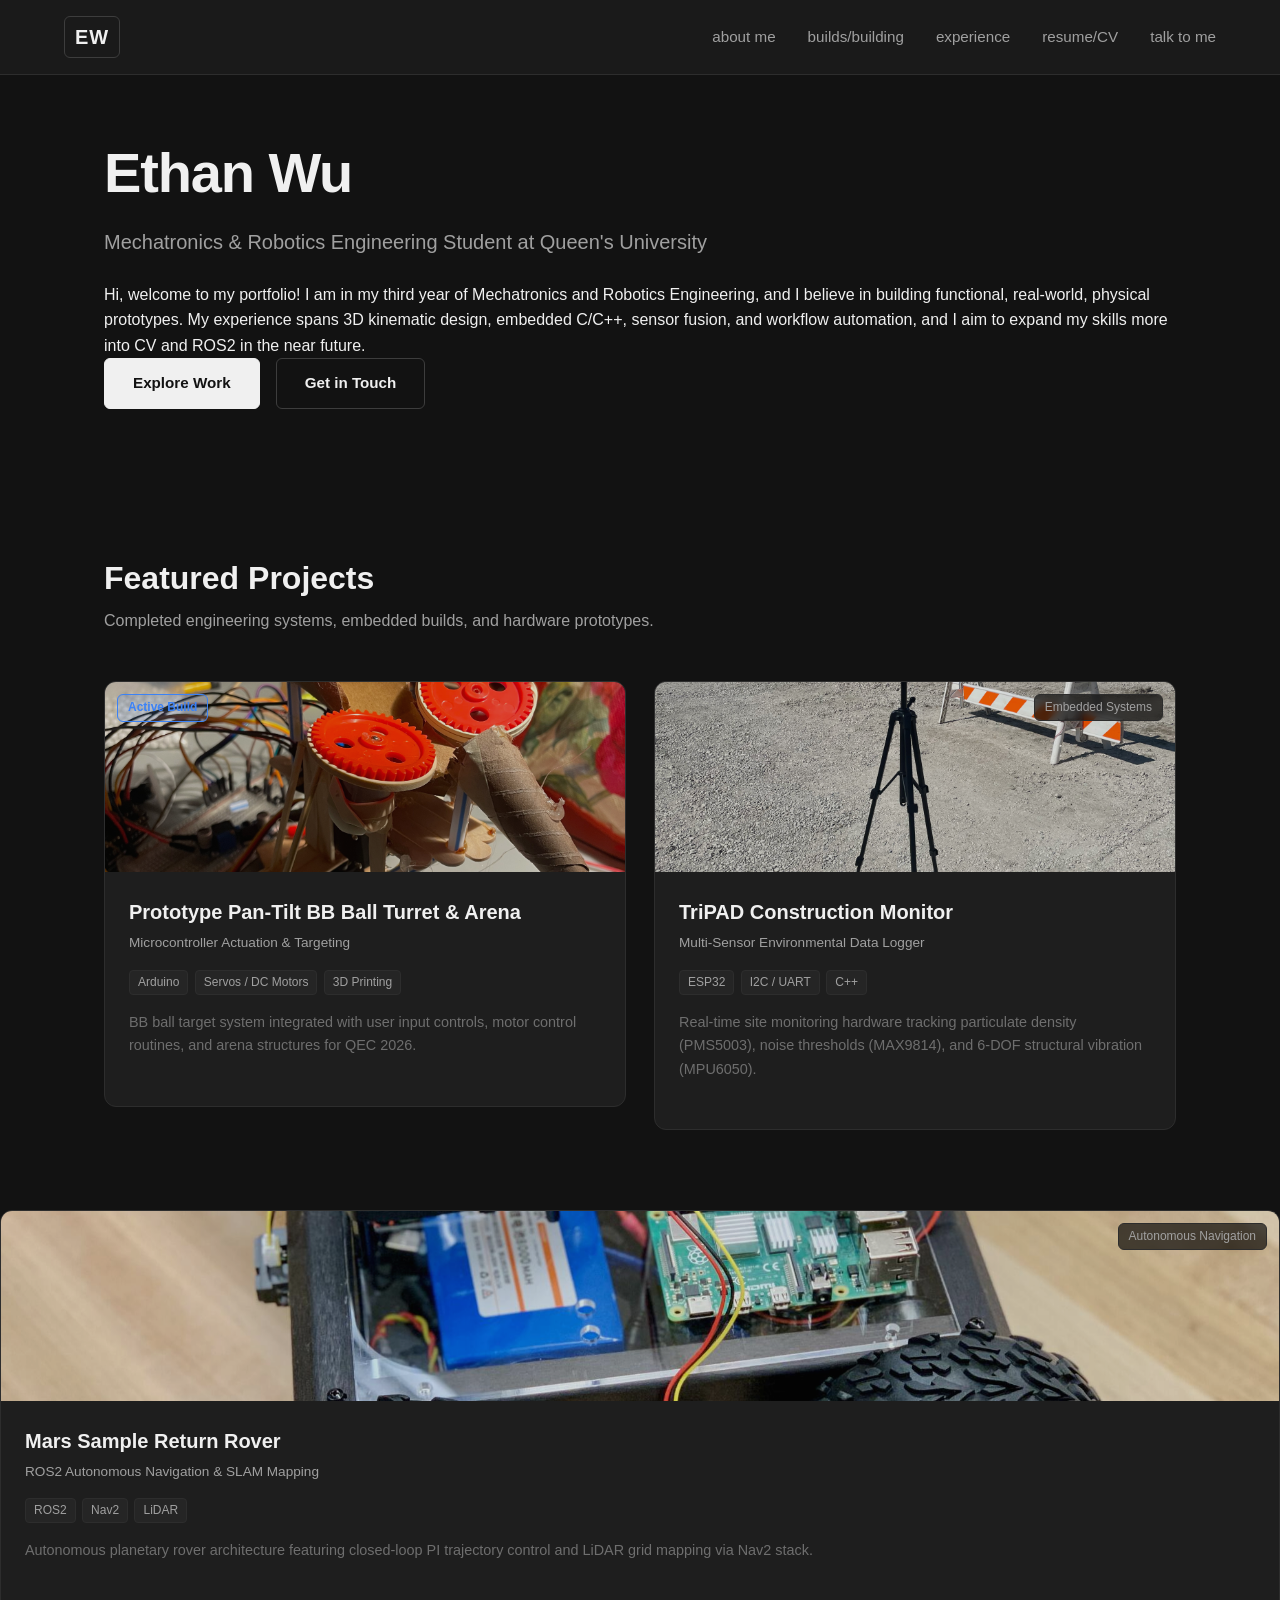
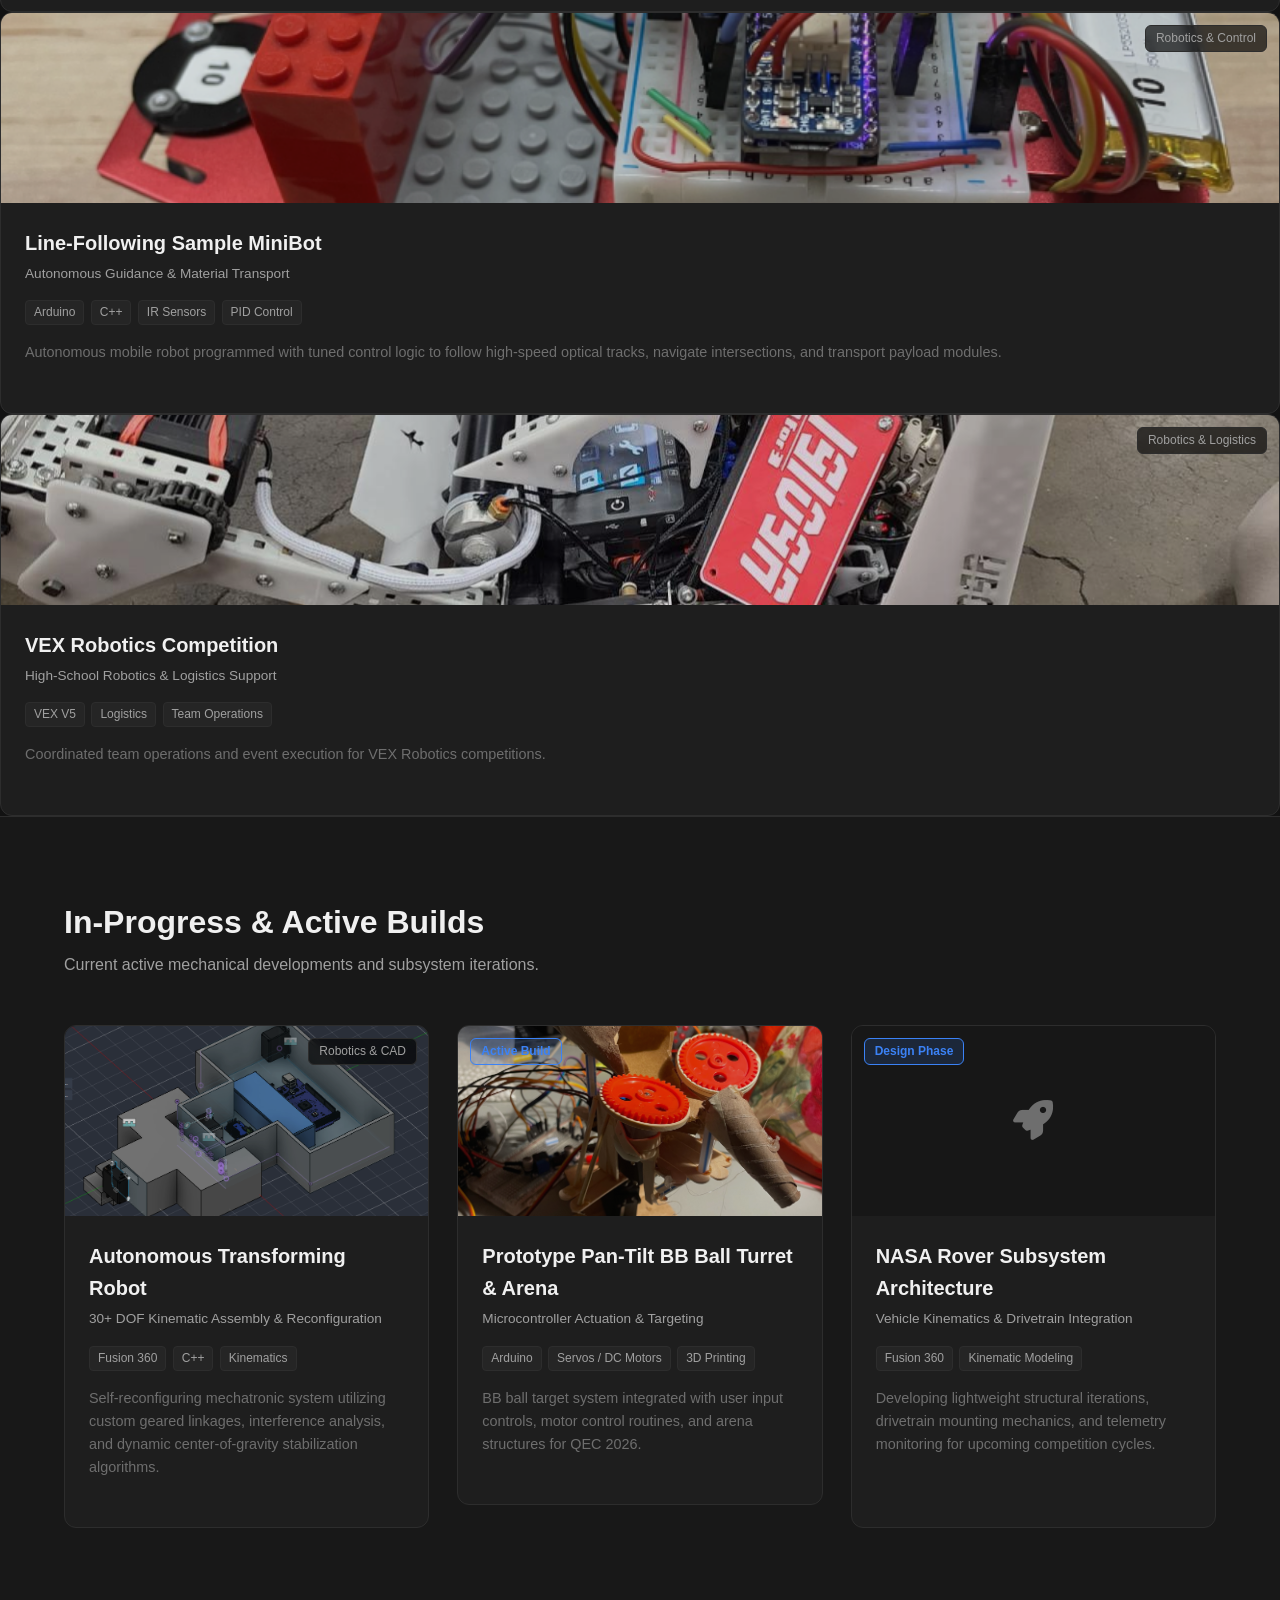
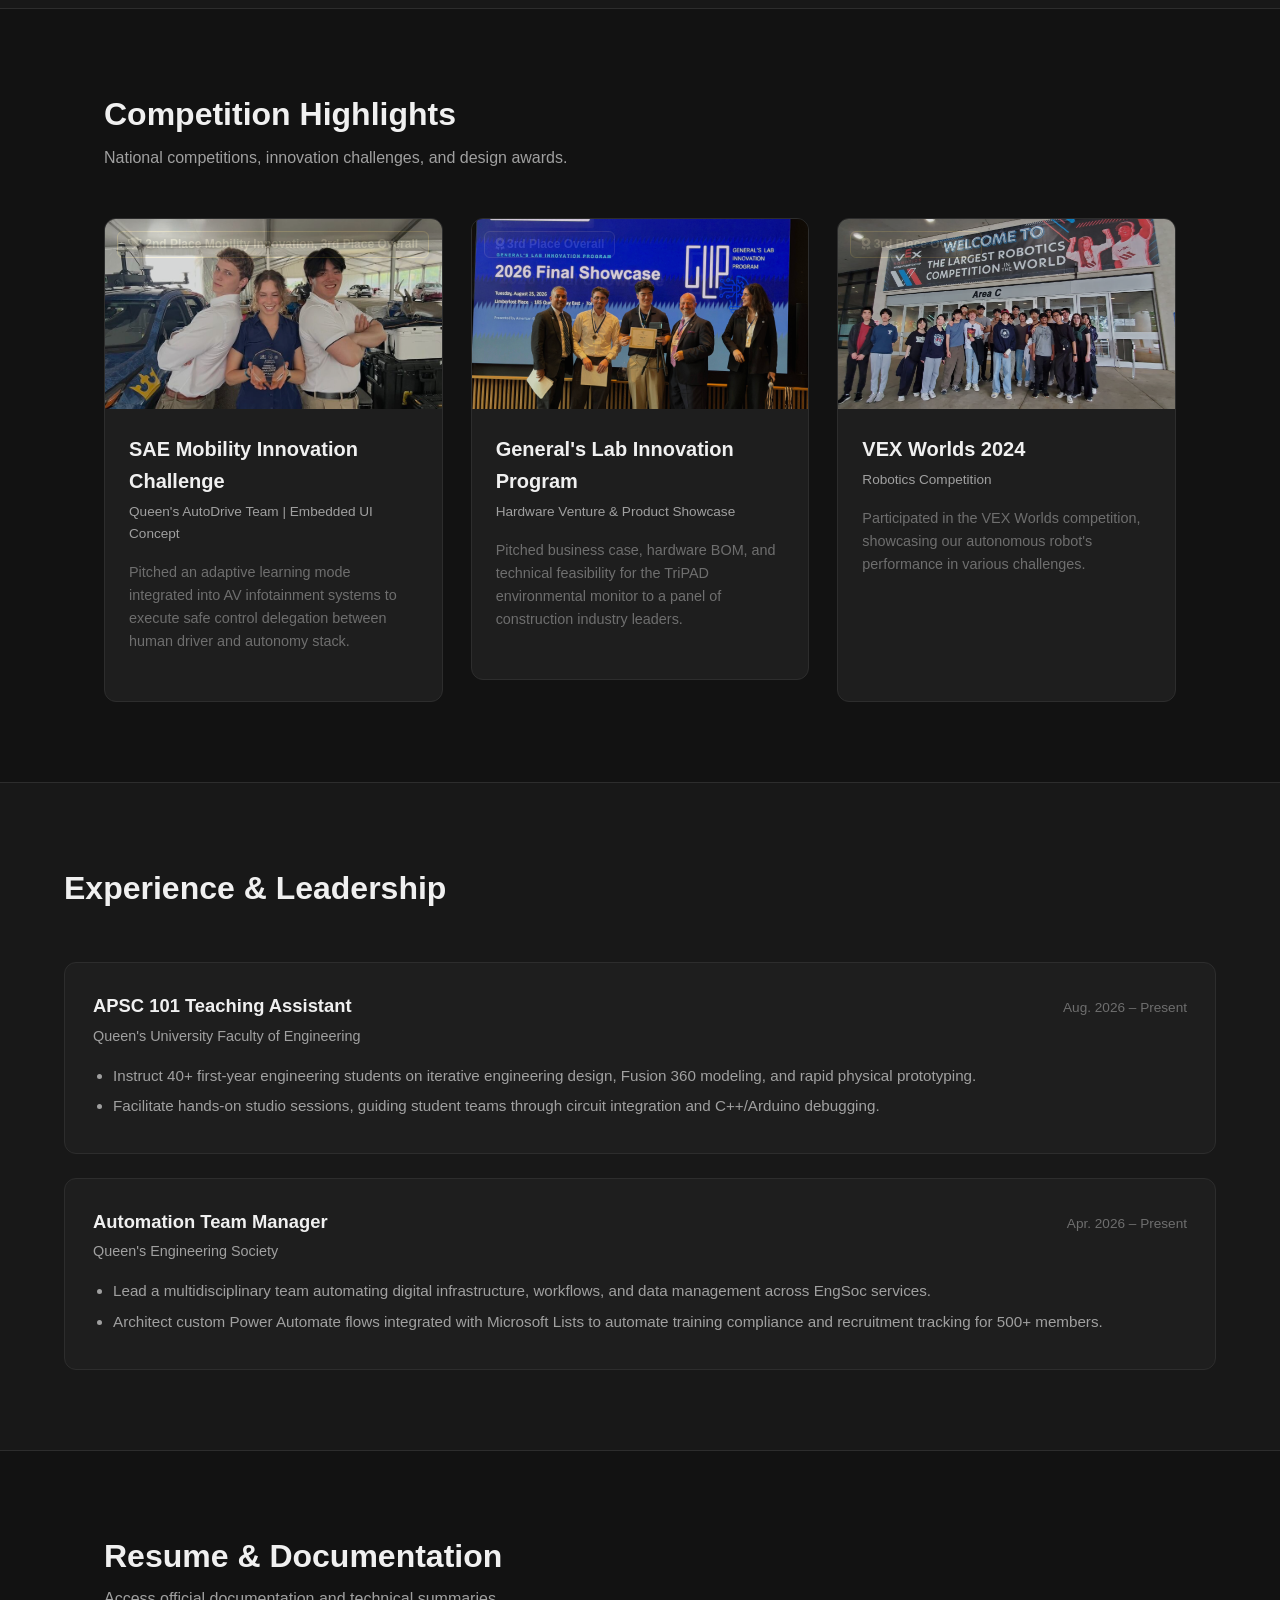
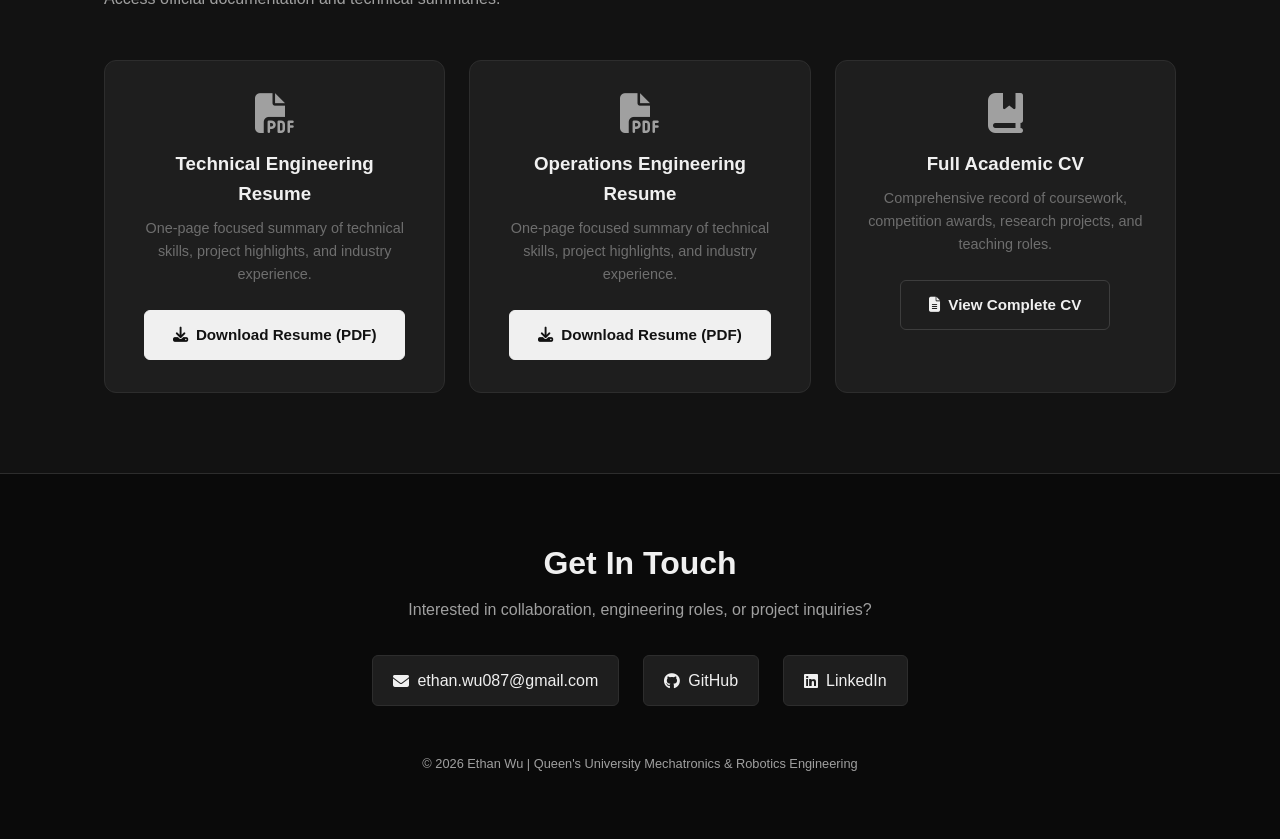
==== commit eb4b7965: "updating turret to finished" ====
--- a/index.html
+++ b/index.html
@@ -43,33 +43,56 @@
 
     <main>
         <!-- SECTION 1: FEATURED PROJECTS -->
-        <section id="stuff" class="section">
-            <div class="section-header">
-                <h2>Featured Projects</h2>
-                <p>Completed engineering systems, embedded builds, and hardware prototypes.</p>
-            </div>
-
-            <div class="module-grid">
-                <!-- Module 1: TriPAD Environmental Monitor -->
-                <a href="projects/tripad.html" class="module-card-link">
-                    <article class="module-card">
-                        <div class="module-image">
-                            <img src="media/coverphoto.jpeg" class ="hero-cover" alt="TriPAD Construction Sensor Prototype">
-                            <span class="module-category">Embedded Systems</span>
-                        </div>
-                        <div class="module-body">
-                            <h3>TriPAD Construction Monitor</h3>
-                            <p class="module-subtitle">Multi-Sensor Environmental Data Logger</p>
-                            <div class="tags">
-                                <span class="tag">ESP32</span>
-                                <span class="tag">I2C / UART</span>
-                                <span class="tag">C++</span>
-                            </div>
-                            <p class="module-desc">Real-time site monitoring hardware tracking particulate density (PMS5003), noise thresholds (MAX9814), and 6-DOF structural vibration (MPU6050).</p>
-                        </div>
-                    </article>
-                </a>
-
+<section id="stuff" class="section">
+    <div class="section-header">
+        <h2>Featured Projects</h2>
+        <p>Completed engineering systems, embedded builds, and hardware prototypes.</p>
+    </div>
+
+    <div class="module-grid">
+        <!-- Module 1: Automated Target Turret -->
+        <a href="upcoming-projects/turret.html" class="module-card-link">
+            <article class="module-card status-active">
+                <div class="module-image">
+                    <img src="media/turret.jpeg" alt="Automated Target Turret Prototype">
+                    <span class="module-status-badge">Active Build</span>
+                </div>
+                <div class="module-body">
+                    <h3>Prototype Pan-Tilt BB Ball Turret & Arena</h3>
+                    <p class="module-subtitle">Microcontroller Actuation & Targeting</p>
+                    <div class="tags">
+                        <span class="tag">Arduino</span>
+                        <span class="tag">Servos / DC Motors</span>
+                        <span class="tag">3D Printing</span>
+                    </div>
+                    <p class="module-desc">BB ball target system integrated with user input controls, motor control routines, and arena structures for QEC 2026.</p>
+                </div>
+            </article>
+        </a>
+
+        <!-- Module 2: TriPAD Environmental Monitor -->
+        <a href="projects/tripad.html" class="module-card-link">
+            <article class="module-card">
+                <div class="module-image">
+                    <img src="media/coverphoto.jpeg" class="hero-cover" alt="TriPAD Construction Sensor Prototype">
+                    <span class="module-category">Embedded Systems</span>
+                </div>
+                <div class="module-body">
+                    <h3>TriPAD Construction Monitor</h3>
+                    <p class="module-subtitle">Multi-Sensor Environmental Data Logger</p>
+                    <div class="tags">
+                        <span class="tag">ESP32</span>
+                        <span class="tag">I2C / UART</span>
+                        <span class="tag">C++</span>
+                    </div>
+                    <p class="module-desc">Real-time site monitoring hardware tracking particulate density (PMS5003), noise thresholds (MAX9814), and 6-DOF structural vibration (MPU6050).</p>
+                </div>
+            </article>
+        </a>
+
+        <!-- Other project cards... -->
+    </div>
+</section>
                 <!-- Module 2: MSR Autonomous Rover -->
                 <a href="projects/msr-rover.html" class="module-card-link">
                     <article class="module-card">
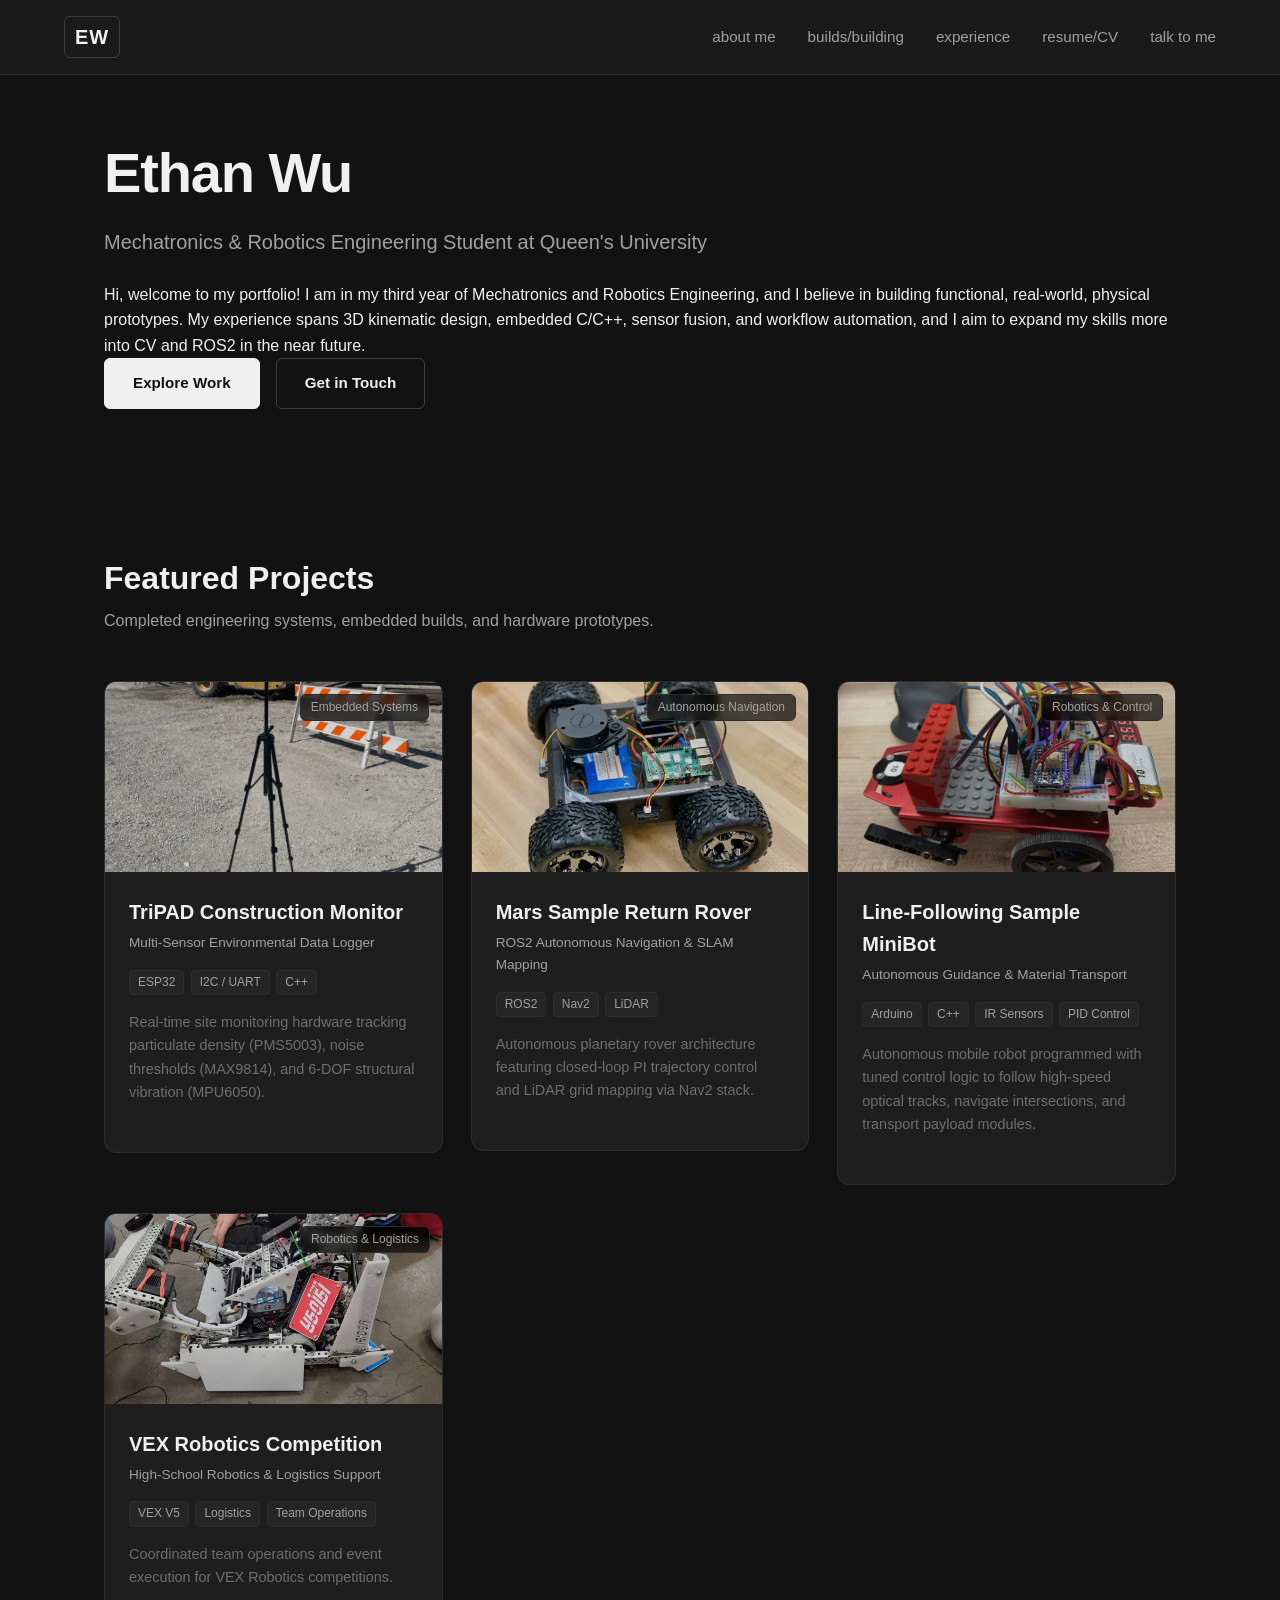
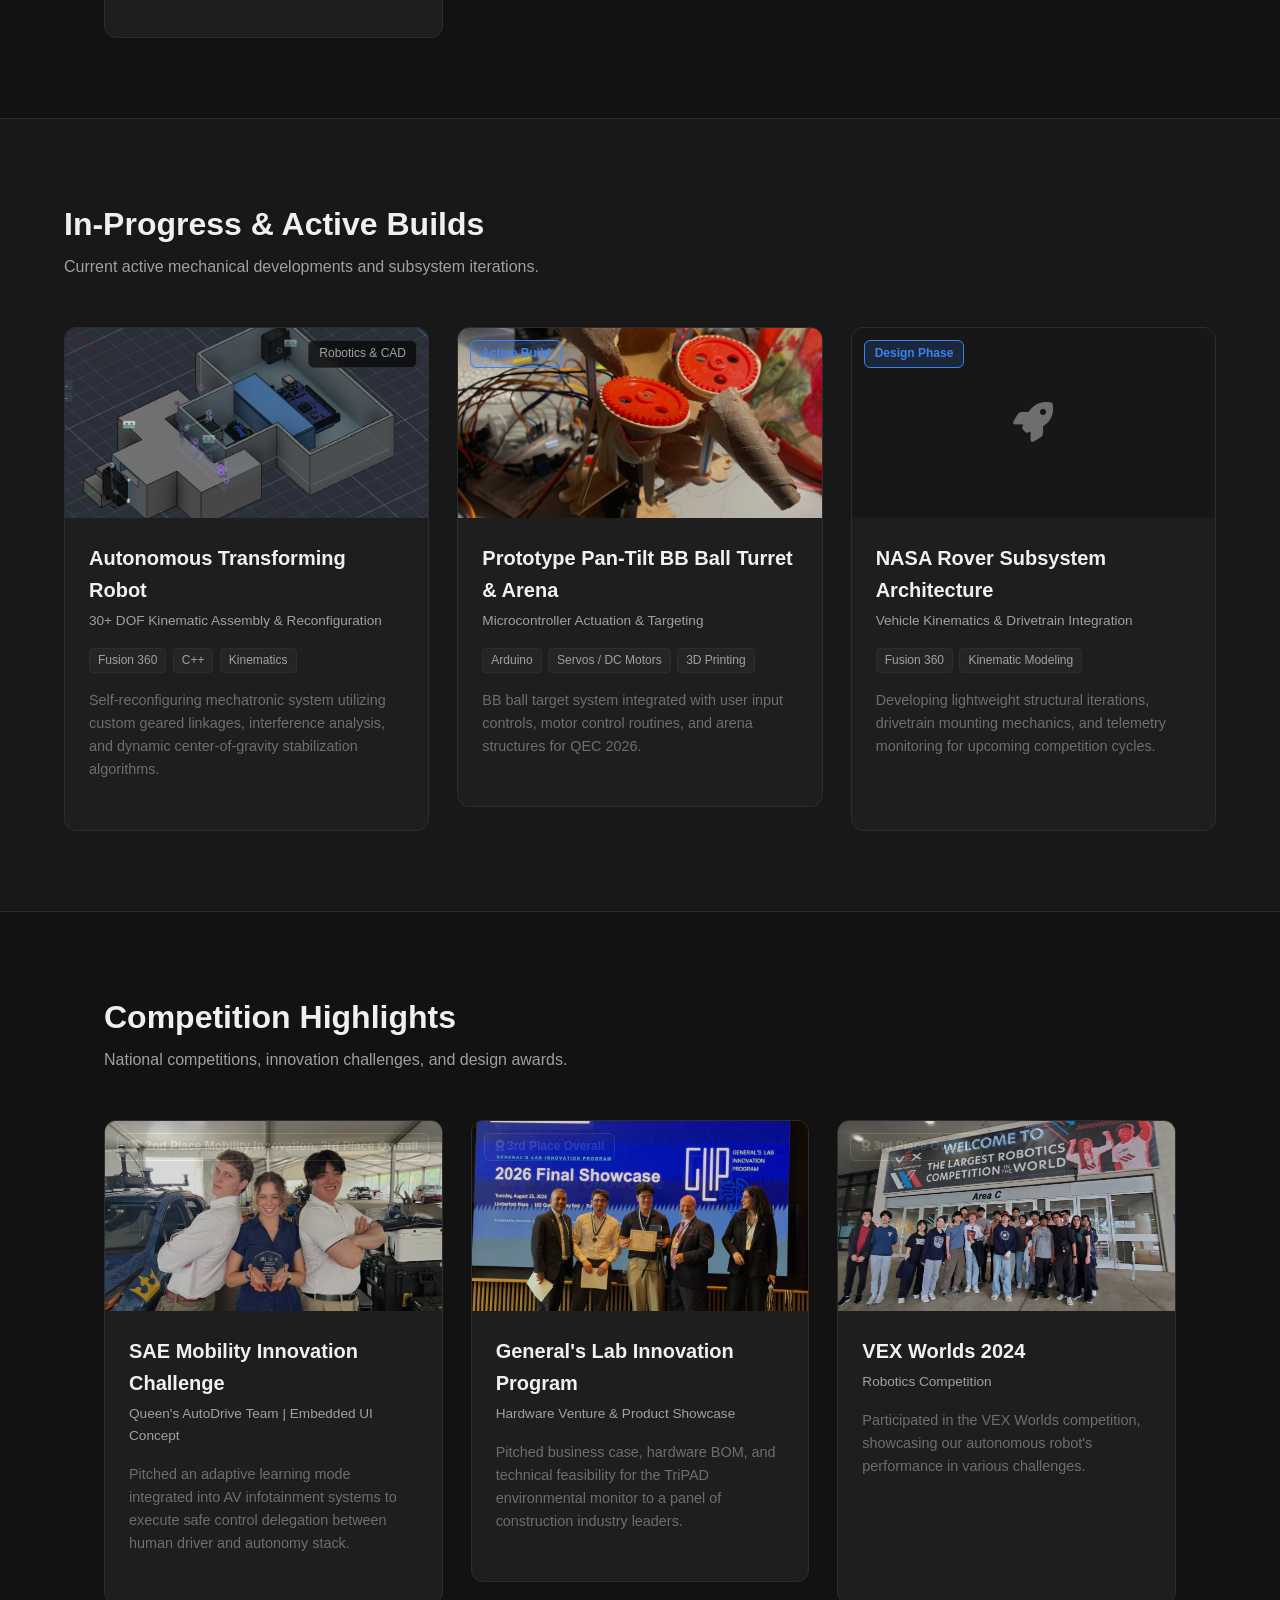
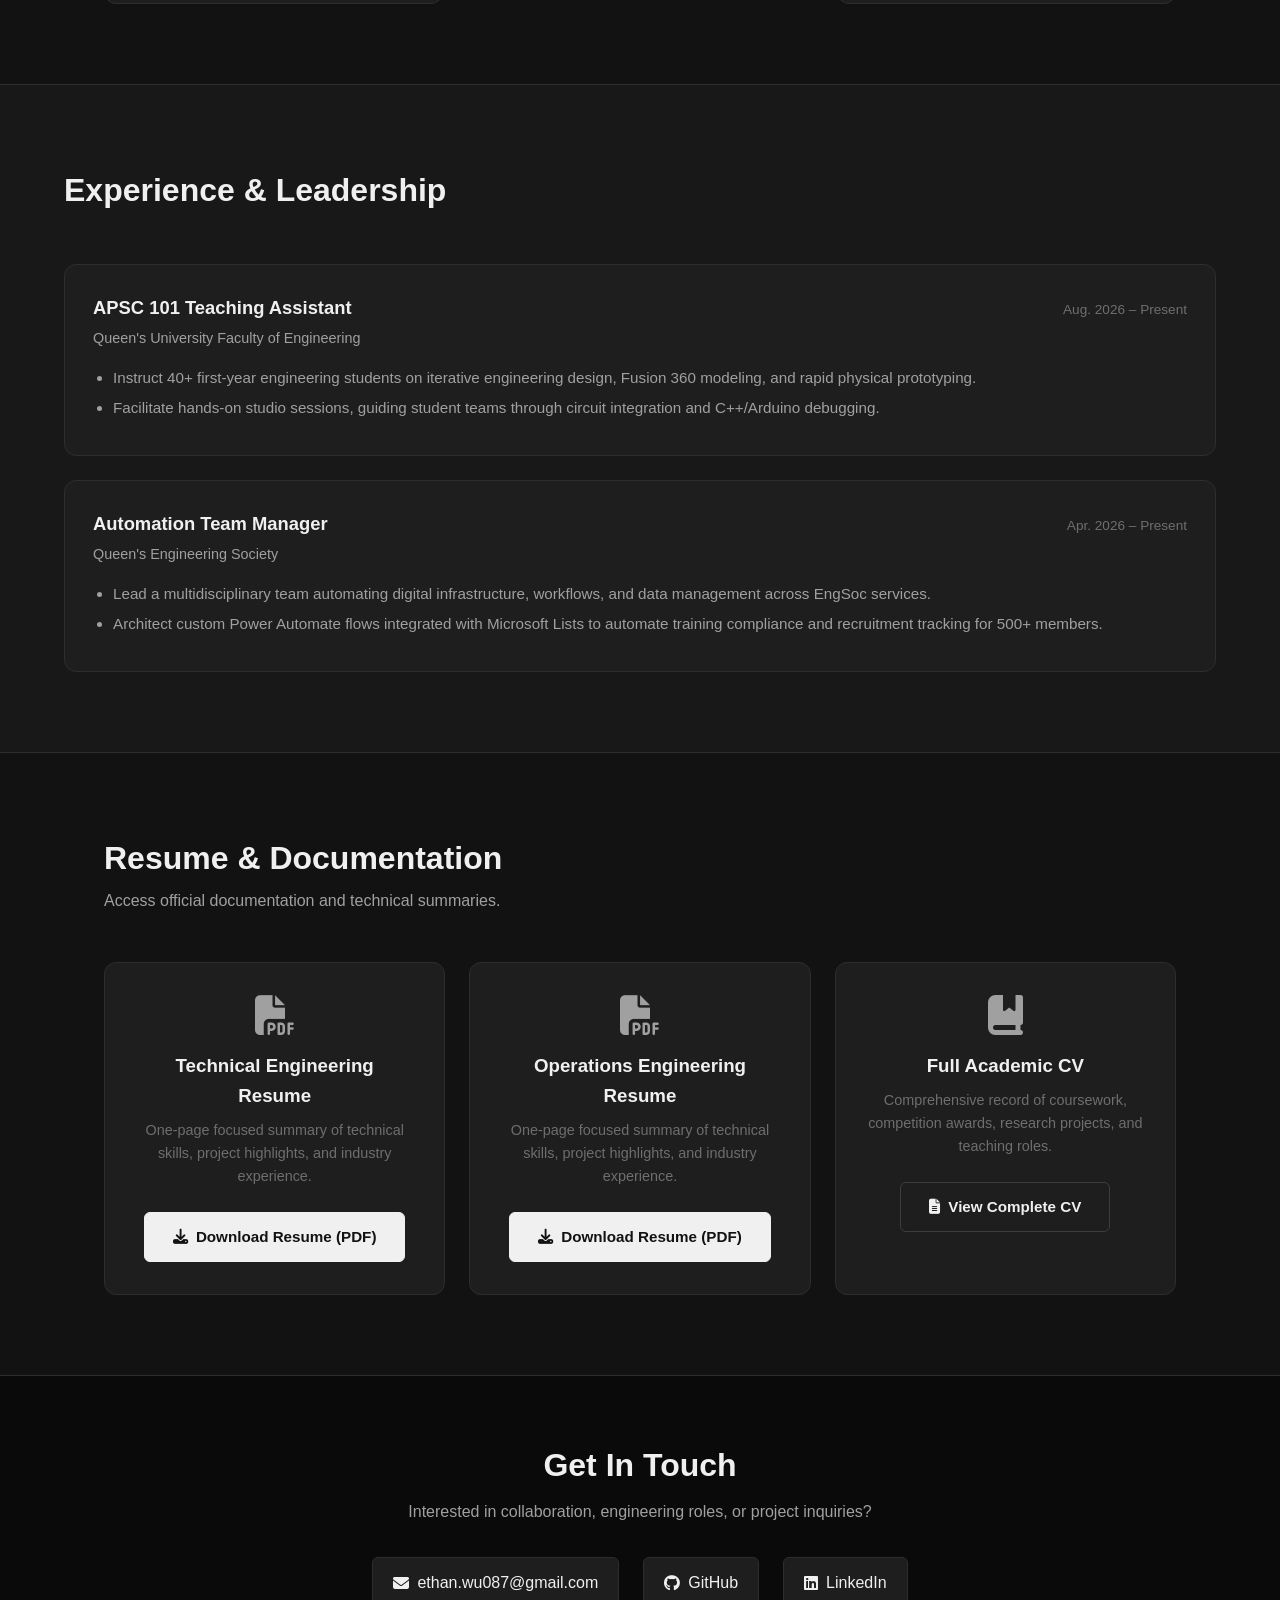
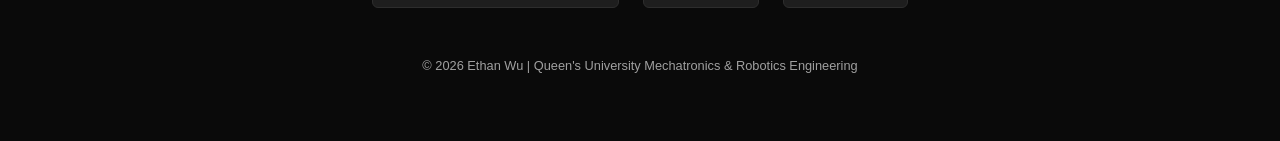
==== commit d06be13c: "undo" ====
--- a/index.html
+++ b/index.html
@@ -43,56 +43,34 @@
 
     <main>
         <!-- SECTION 1: FEATURED PROJECTS -->
-<section id="stuff" class="section">
-    <div class="section-header">
-        <h2>Featured Projects</h2>
-        <p>Completed engineering systems, embedded builds, and hardware prototypes.</p>
-    </div>
-
-    <div class="module-grid">
-        <!-- Module 1: Automated Target Turret -->
-        <a href="upcoming-projects/turret.html" class="module-card-link">
-            <article class="module-card status-active">
-                <div class="module-image">
-                    <img src="media/turret.jpeg" alt="Automated Target Turret Prototype">
-                    <span class="module-status-badge">Active Build</span>
-                </div>
-                <div class="module-body">
-                    <h3>Prototype Pan-Tilt BB Ball Turret & Arena</h3>
-                    <p class="module-subtitle">Microcontroller Actuation & Targeting</p>
-                    <div class="tags">
-                        <span class="tag">Arduino</span>
-                        <span class="tag">Servos / DC Motors</span>
-                        <span class="tag">3D Printing</span>
-                    </div>
-                    <p class="module-desc">BB ball target system integrated with user input controls, motor control routines, and arena structures for QEC 2026.</p>
-                </div>
-            </article>
-        </a>
-
-        <!-- Module 2: TriPAD Environmental Monitor -->
-        <a href="projects/tripad.html" class="module-card-link">
-            <article class="module-card">
-                <div class="module-image">
-                    <img src="media/coverphoto.jpeg" class="hero-cover" alt="TriPAD Construction Sensor Prototype">
-                    <span class="module-category">Embedded Systems</span>
-                </div>
-                <div class="module-body">
-                    <h3>TriPAD Construction Monitor</h3>
-                    <p class="module-subtitle">Multi-Sensor Environmental Data Logger</p>
-                    <div class="tags">
-                        <span class="tag">ESP32</span>
-                        <span class="tag">I2C / UART</span>
-                        <span class="tag">C++</span>
-                    </div>
-                    <p class="module-desc">Real-time site monitoring hardware tracking particulate density (PMS5003), noise thresholds (MAX9814), and 6-DOF structural vibration (MPU6050).</p>
-                </div>
-            </article>
-        </a>
-
-        <!-- Other project cards... -->
-    </div>
-</section>
+        <section id="stuff" class="section">
+            <div class="section-header">
+                <h2>Featured Projects</h2>
+                <p>Completed engineering systems, embedded builds, and hardware prototypes.</p>
+            </div>
+
+
+            <div class="module-grid">
+                <!-- Module 1: TriPAD Environmental Monitor -->
+                <a href="projects/tripad.html" class="module-card-link">
+                    <article class="module-card">
+                        <div class="module-image">
+                            <img src="media/coverphoto.jpeg" class ="hero-cover" alt="TriPAD Construction Sensor Prototype">
+                            <span class="module-category">Embedded Systems</span>
+                        </div>
+                        <div class="module-body">
+                            <h3>TriPAD Construction Monitor</h3>
+                            <p class="module-subtitle">Multi-Sensor Environmental Data Logger</p>
+                            <div class="tags">
+                                <span class="tag">ESP32</span>
+                                <span class="tag">I2C / UART</span>
+                                <span class="tag">C++</span>
+                            </div>
+                            <p class="module-desc">Real-time site monitoring hardware tracking particulate density (PMS5003), noise thresholds (MAX9814), and 6-DOF structural vibration (MPU6050).</p>
+                        </div>
+                    </article>
+                </a>
+
                 <!-- Module 2: MSR Autonomous Rover -->
                 <a href="projects/msr-rover.html" class="module-card-link">
                     <article class="module-card">
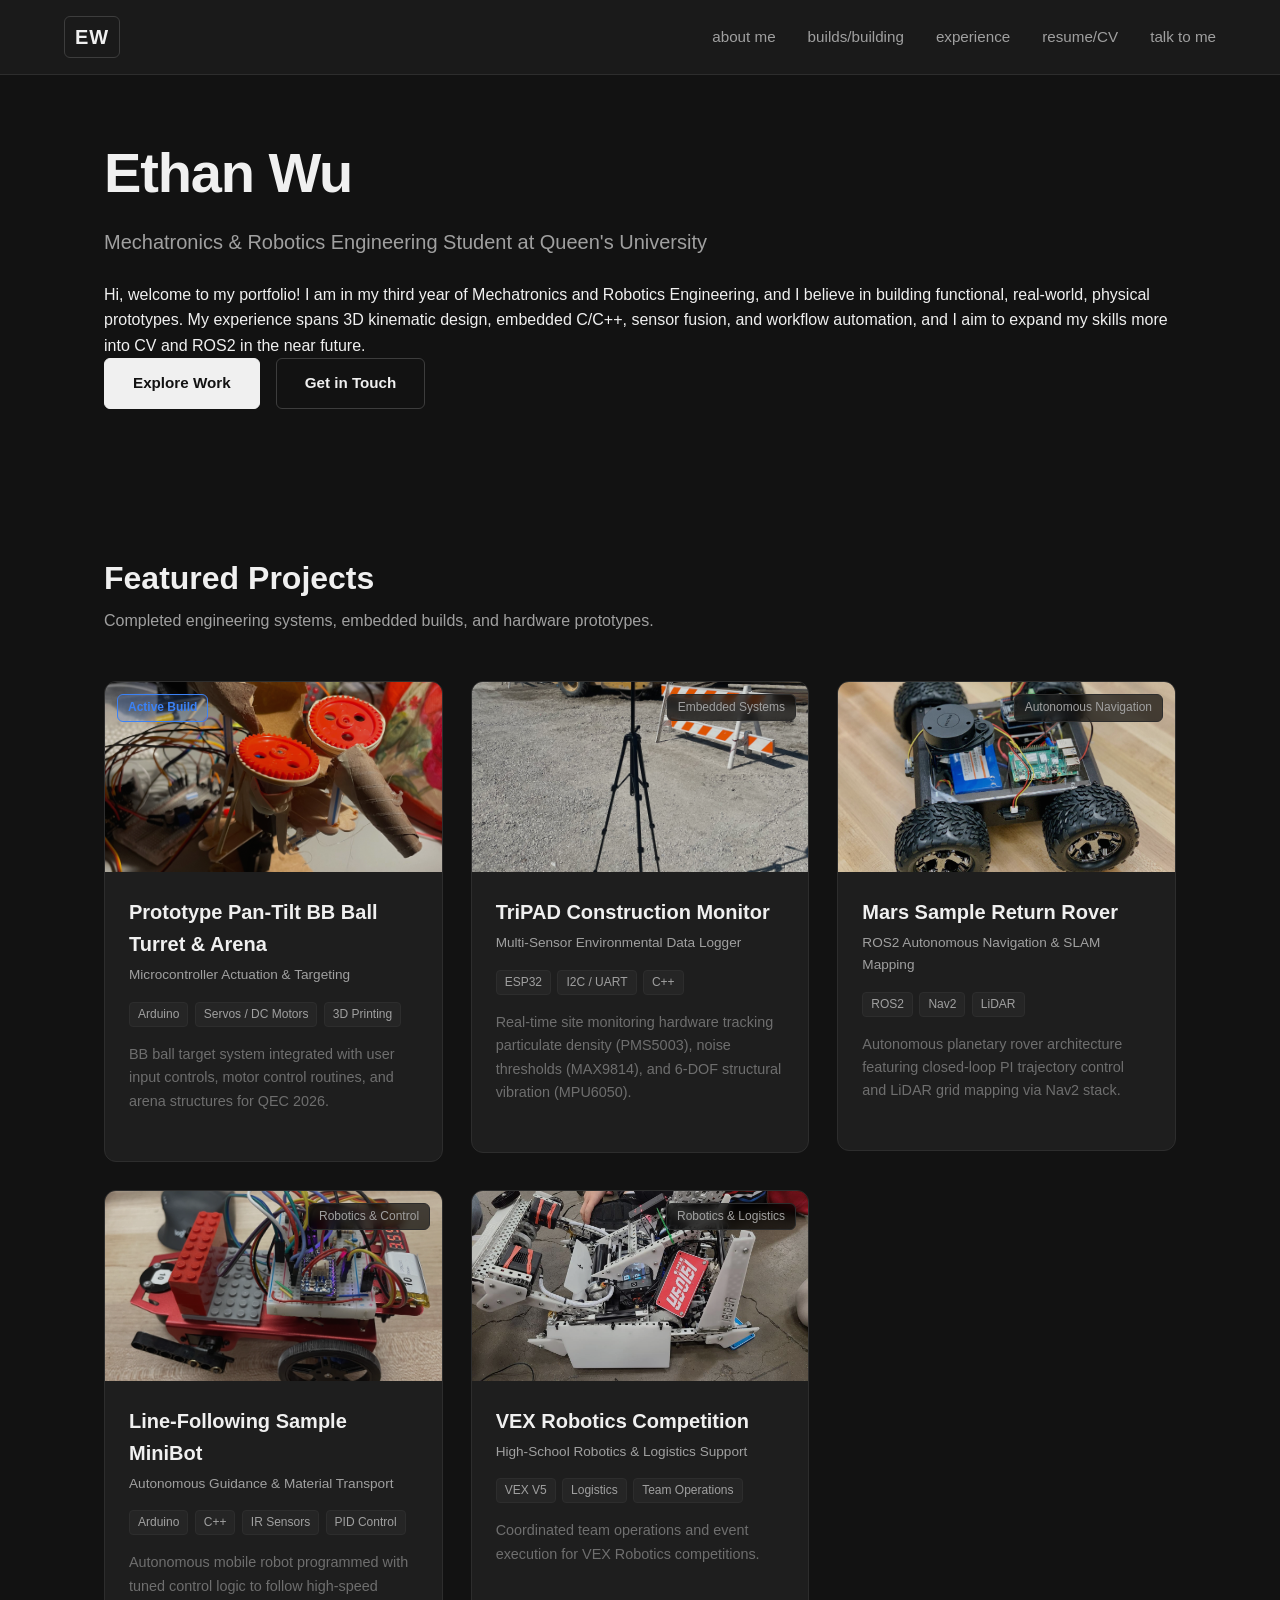
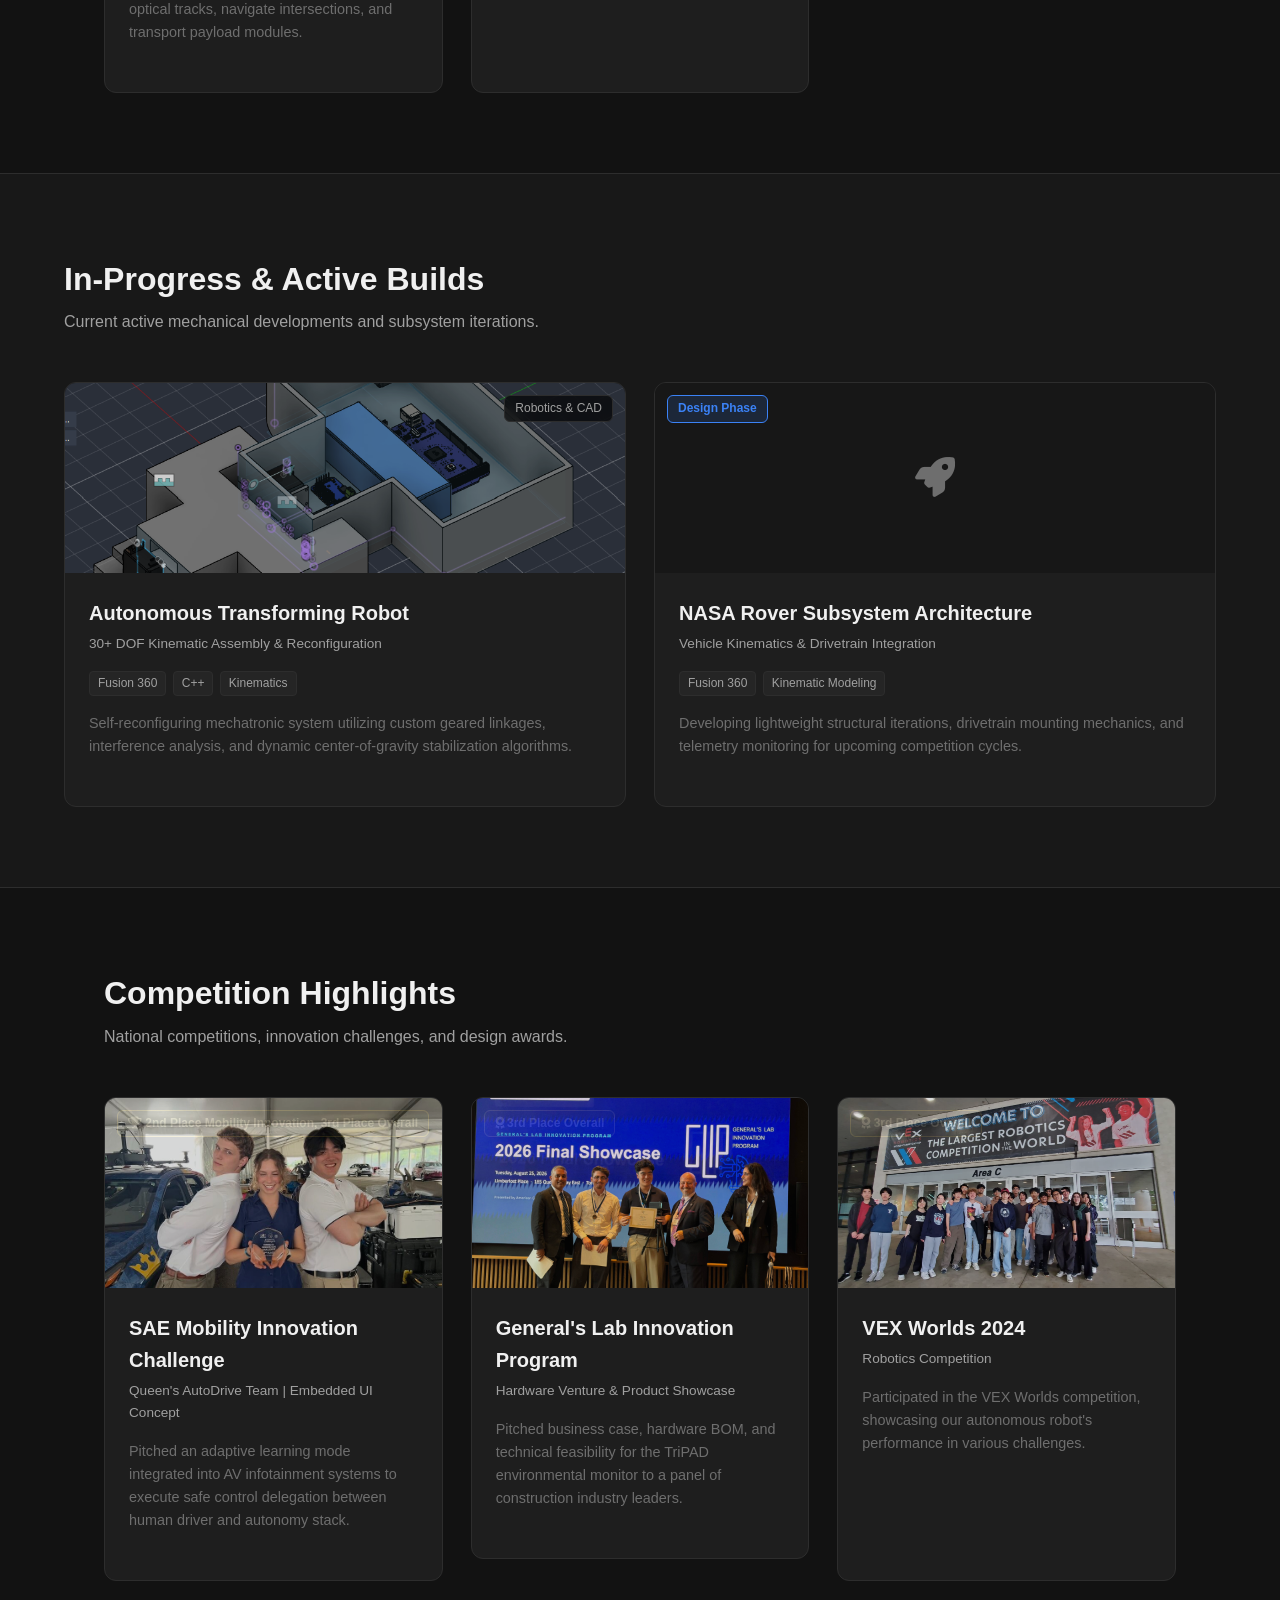
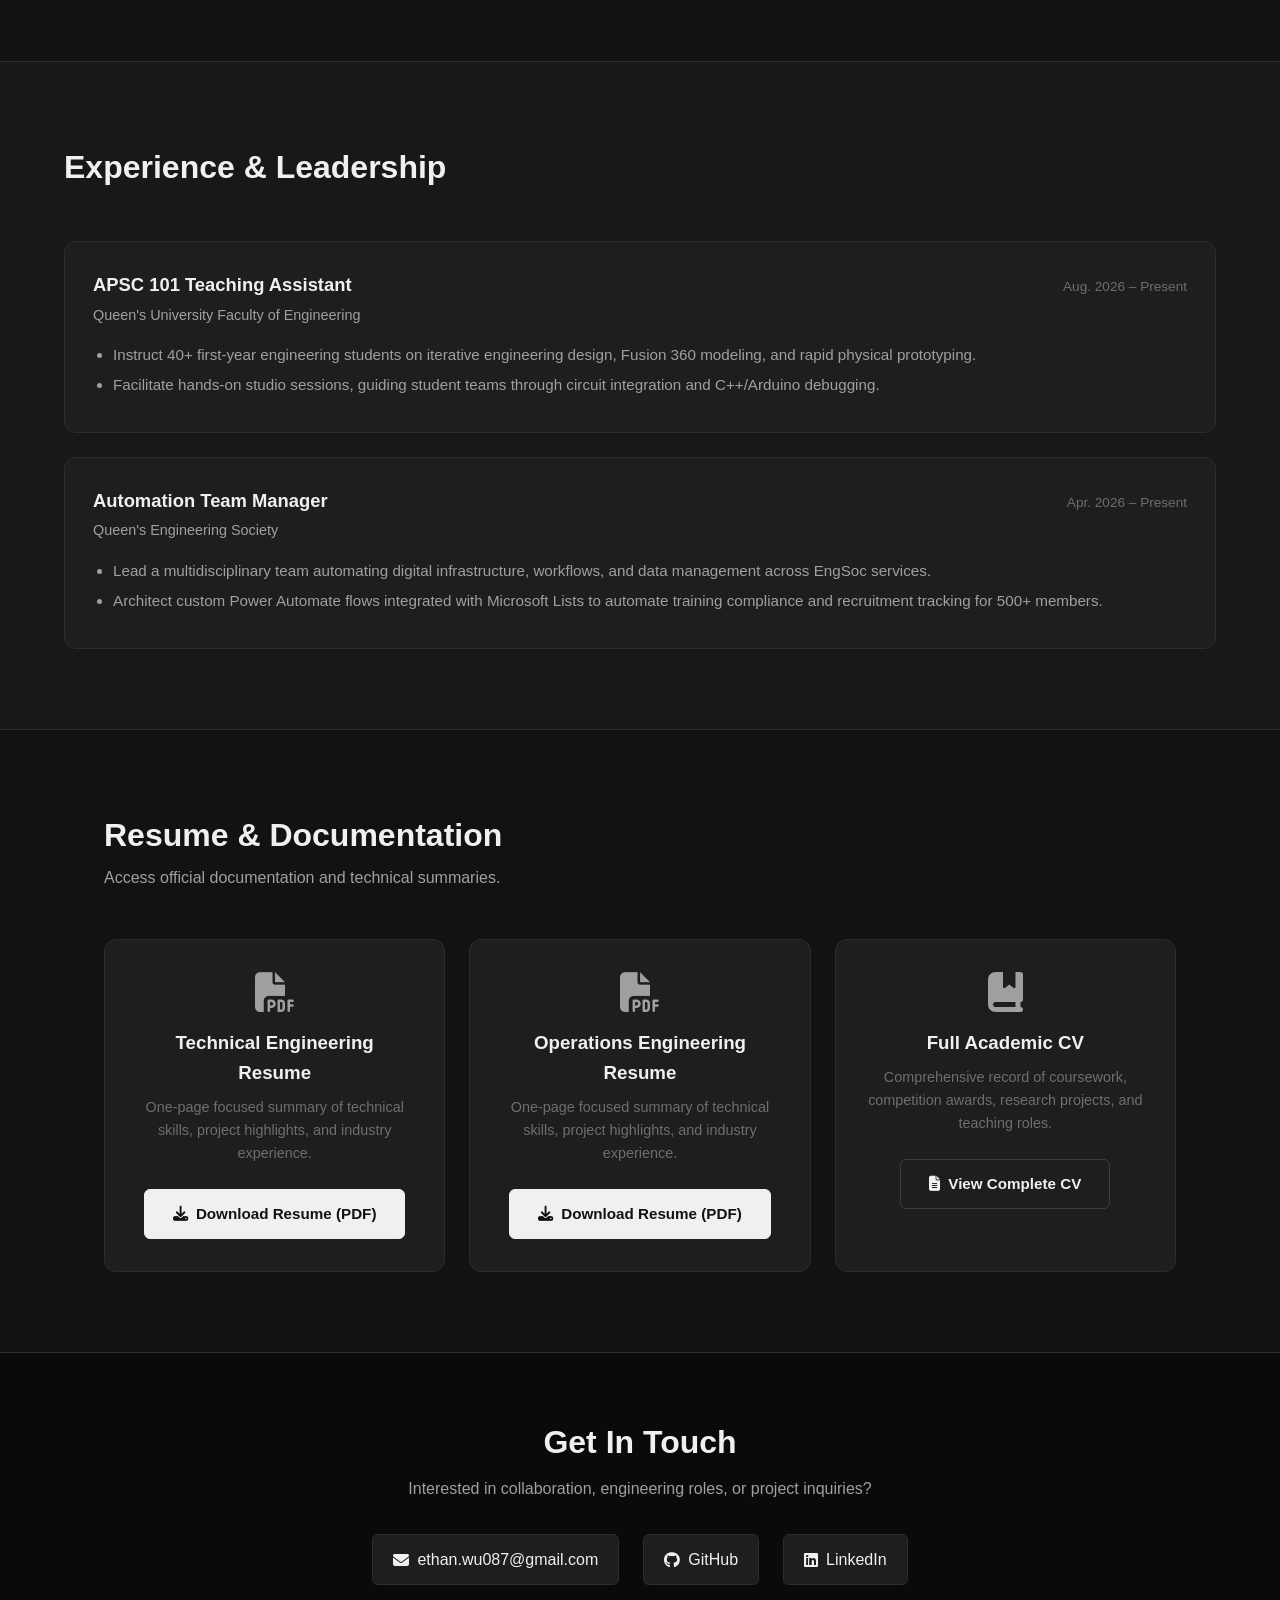
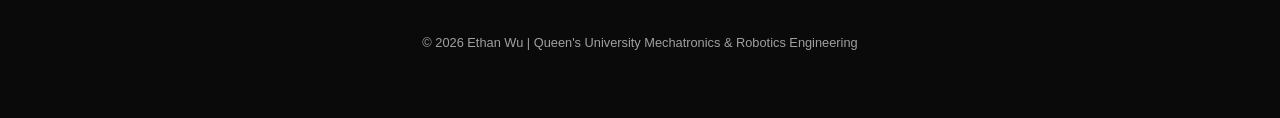
==== commit 454a51d4: "update" ====
--- a/index.html
+++ b/index.html
@@ -49,13 +49,32 @@
                 <p>Completed engineering systems, embedded builds, and hardware prototypes.</p>
             </div>
 
-
             <div class="module-grid">
-                <!-- Module 1: TriPAD Environmental Monitor -->
+                <!-- Module 1: Automated Target Turret -->
+                <a href="projects/turret.html" class="module-card-link">
+                    <article class="module-card status-active">
+                        <div class="module-image">
+                            <img src="media/turret.jpeg" alt="Automated Target Turret Prototype">
+                            <span class="module-status-badge">Active Build</span>
+                        </div>
+                        <div class="module-body">
+                            <h3>Prototype Pan-Tilt BB Ball Turret & Arena</h3>
+                            <p class="module-subtitle">Microcontroller Actuation & Targeting</p>
+                            <div class="tags">
+                                <span class="tag">Arduino</span>
+                                <span class="tag">Servos / DC Motors</span>
+                                <span class="tag">3D Printing</span>
+                            </div>
+                            <p class="module-desc">BB ball target system integrated with user input controls, motor control routines, and arena structures for QEC 2026.</p>
+                        </div>
+                    </article>
+                </a>
+
+                <!-- Module 2: TriPAD Environmental Monitor -->
                 <a href="projects/tripad.html" class="module-card-link">
                     <article class="module-card">
                         <div class="module-image">
-                            <img src="media/coverphoto.jpeg" class ="hero-cover" alt="TriPAD Construction Sensor Prototype">
+                            <img src="media/coverphoto.jpeg" class="hero-cover" alt="TriPAD Construction Sensor Prototype">
                             <span class="module-category">Embedded Systems</span>
                         </div>
                         <div class="module-body">
@@ -71,7 +90,7 @@
                     </article>
                 </a>
 
-                <!-- Module 2: MSR Autonomous Rover -->
+                <!-- Module 3: MSR Autonomous Rover -->
                 <a href="projects/msr-rover.html" class="module-card-link">
                     <article class="module-card">
                         <div class="module-image">
@@ -91,7 +110,7 @@
                     </article>
                 </a>
 
-                <!-- Module 3: Autonomous MiniBot -->
+                <!-- Module 4: Autonomous MiniBot -->
                 <a href="projects/minibot.html" class="module-card-link">
                     <article class="module-card">
                         <div class="module-image">
@@ -112,7 +131,7 @@
                     </article>
                 </a>
 
-                <!-- Module 4: VEX Bot -->
+                <!-- Module 5: VEX Bot -->
                 <article class="module-card">
                     <div class="module-image">
                         <img src="media/vexthrowb.jpg" alt="VEX Robotics Platform">
@@ -160,47 +179,24 @@
                     </article>
                 </a>
 
-                <!-- Module 2: Automated Target Turret -->
-                <a href="upcoming-projects/turret.html" class="module-card-link">
-                    <article class="module-card status-active">
-                        <div class="module-image">
-                            <img src="media/turret.jpeg" alt="Automated Target Turret Prototype">
-                            <span class="module-status-badge">Active Build</span>
-                        </div>
-                        <div class="module-body">
-                            <h3>Prototype Pan-Tilt BB Ball Turret & Arena</h3>
-                            <p class="module-subtitle">Microcontroller Actuation & Targeting</p>
-                            <div class="tags">
-                                <span class="tag">Arduino</span>
-                                <span class="tag">Servos / DC Motors</span>
-                                <span class="tag">3D Printing</span>
-                            </div>
-                            <p class="module-desc">BB ball target system integrated with user input controls, motor control routines, and arena structures for QEC 2026.</p>
-                        </div>
-                    </article>
-                </a>
-                
-
-                <!-- Module 3: NASA Exploration Subsystems -->
-                
-                    <article class="module-card status-planning">
-                        <div class="module-image">
-                            <div class="image-placeholder">
-                                <i class="fa-solid fa-rocket"></i>
-                            </div>
-                            <span class="module-status-badge planning">Design Phase</span>
-                        </div>
-                        <div class="module-body">
-                            <h3>NASA Rover Subsystem Architecture</h3>
-                            <p class="module-subtitle">Vehicle Kinematics & Drivetrain Integration</p>
-                            <div class="tags">
-                                <span class="tag">Fusion 360</span>
-                                <span class="tag">Kinematic Modeling</span>
-                            </div>
-                            <p class="module-desc">Developing lightweight structural iterations, drivetrain mounting mechanics, and telemetry monitoring for upcoming competition cycles.</p>
-                        </div>
-                    </article>
-                
+                <!-- Module 2: NASA Exploration Subsystems -->
+                <article class="module-card status-planning">
+                    <div class="module-image">
+                        <div class="image-placeholder">
+                            <i class="fa-solid fa-rocket"></i>
+                        </div>
+                        <span class="module-status-badge planning">Design Phase</span>
+                    </div>
+                    <div class="module-body">
+                        <h3>NASA Rover Subsystem Architecture</h3>
+                        <p class="module-subtitle">Vehicle Kinematics & Drivetrain Integration</p>
+                        <div class="tags">
+                            <span class="tag">Fusion 360</span>
+                            <span class="tag">Kinematic Modeling</span>
+                        </div>
+                        <p class="module-desc">Developing lightweight structural iterations, drivetrain mounting mechanics, and telemetry monitoring for upcoming competition cycles.</p>
+                    </div>
+                </article>
             </div>
         </section>
 
@@ -242,19 +238,18 @@
                     </article>
                 </a>
 
-
-                    <article class="module-card competition-card">
-                        <div class="module-image">
-                            <div class="award-ribbon"><i class="fa-solid fa-award"></i> 3rd Place Overall</div>
-                            <img src="media/vexteam.HEIC" alt="VEX Worlds 2024">
-                        </div>
-                        <div class="module-body">
-                            <h3>VEX Worlds 2024</h3>
-                            <p class="module-subtitle">Robotics Competition</p>
-                            <p class="module-desc">Participated in the VEX Worlds competition, showcasing our autonomous robot's performance in various challenges.</p>
-                        </div>
-                    </article>
-
+                <!-- Comp 3: VEX Worlds -->
+                <article class="module-card competition-card">
+                    <div class="module-image">
+                        <div class="award-ribbon"><i class="fa-solid fa-award"></i> 3rd Place Overall</div>
+                        <img src="media/vexteam.HEIC" alt="VEX Worlds 2024">
+                    </div>
+                    <div class="module-body">
+                        <h3>VEX Worlds 2024</h3>
+                        <p class="module-subtitle">Robotics Competition</p>
+                        <p class="module-desc">Participated in the VEX Worlds competition, showcasing our autonomous robot's performance in various challenges.</p>
+                    </div>
+                </article>
             </div>
         </section>
 
@@ -349,21 +344,21 @@
     </footer>
 
     <!-- Lightbox Container -->
-<div id="lightbox" class="lightbox-modal" onclick="closeLightbox()">
-  <img id="lightbox-img" src="" alt="Enlarged View">
-</div>
-
-<script>
-  function openLightbox(src) {
-    const modal = document.getElementById('lightbox');
-    const modalImg = document.getElementById('lightbox-img');
-    modalImg.src = src;
-    modal.style.display = 'flex';
-  }
-
-  function closeLightbox() {
-    document.getElementById('lightbox').style.display = 'none';
-  }
-</script>
+    <div id="lightbox" class="lightbox-modal" onclick="closeLightbox()">
+        <img id="lightbox-img" src="" alt="Enlarged View">
+    </div>
+
+    <script>
+        function openLightbox(src) {
+            const modal = document.getElementById('lightbox');
+            const modalImg = document.getElementById('lightbox-img');
+            modalImg.src = src;
+            modal.style.display = 'flex';
+        }
+
+        function closeLightbox() {
+            document.getElementById('lightbox').style.display = 'none';
+        }
+    </script>
 </body>
 </html>
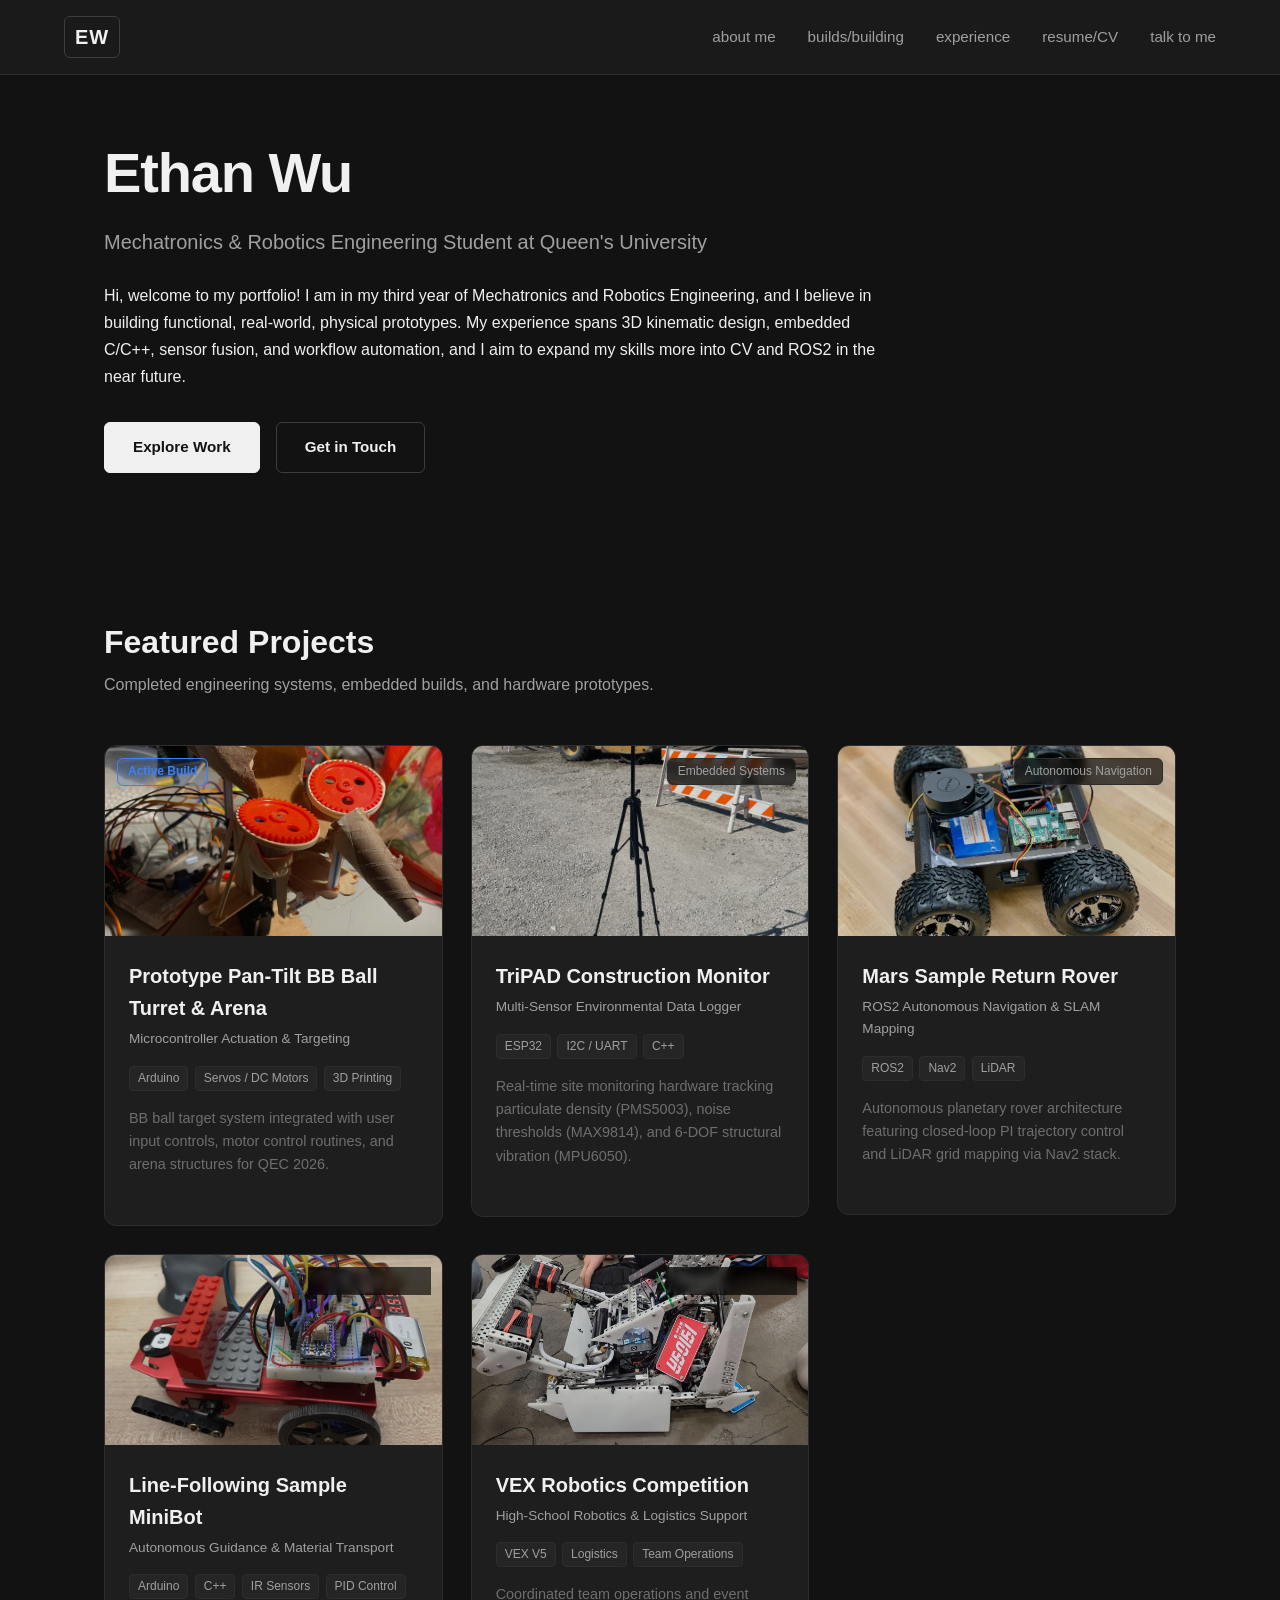
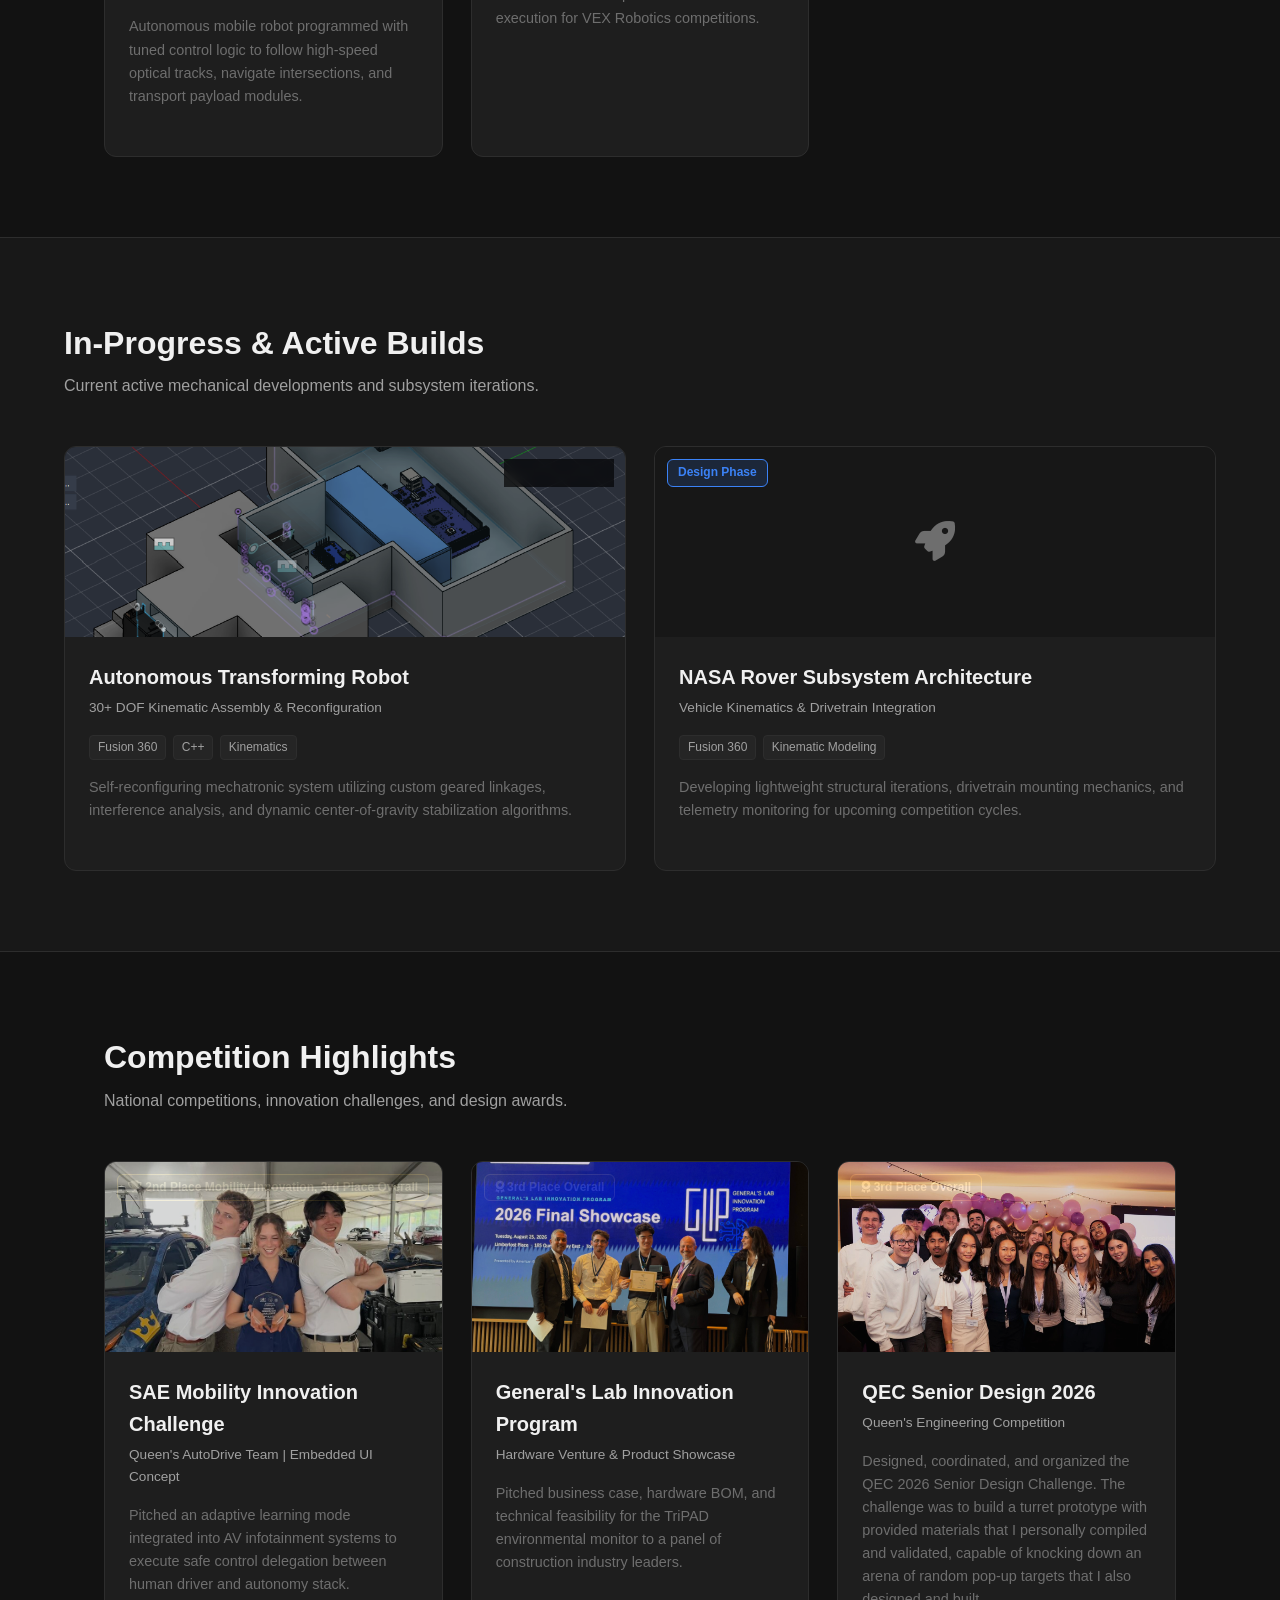
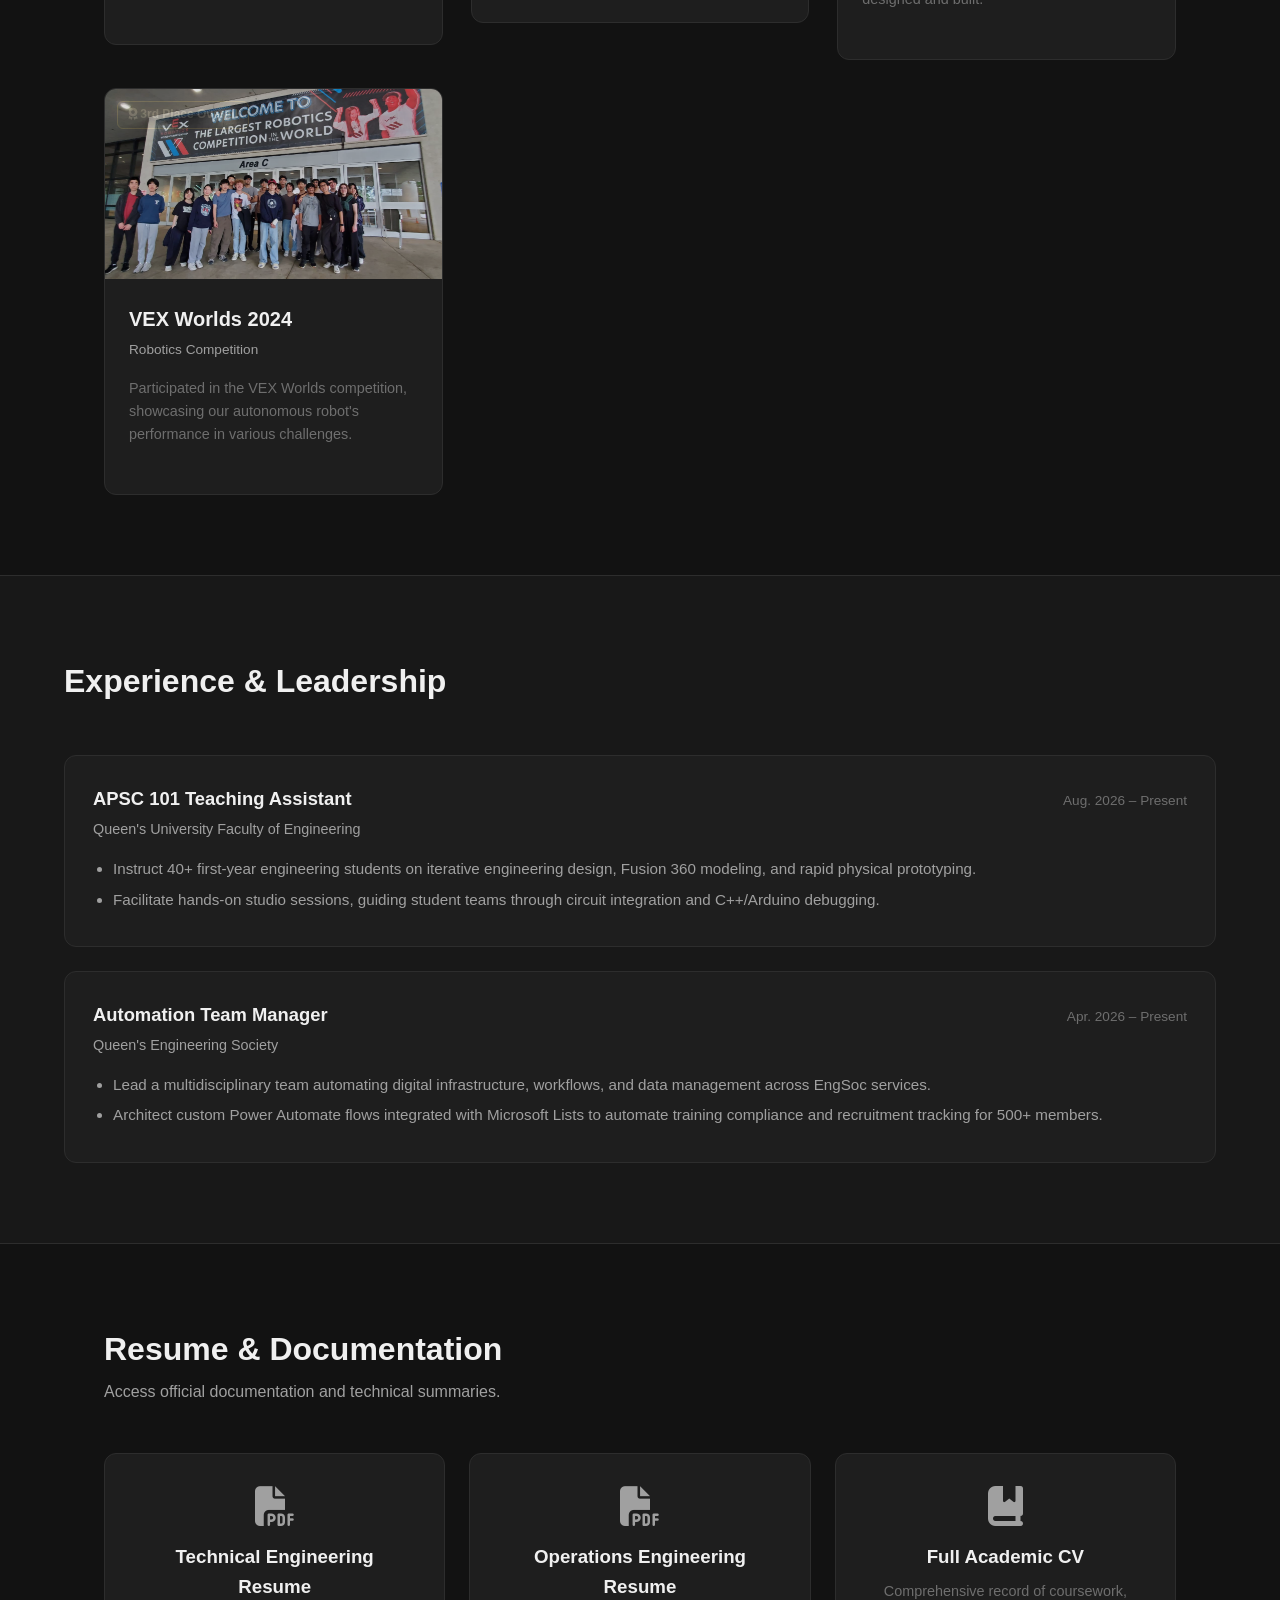
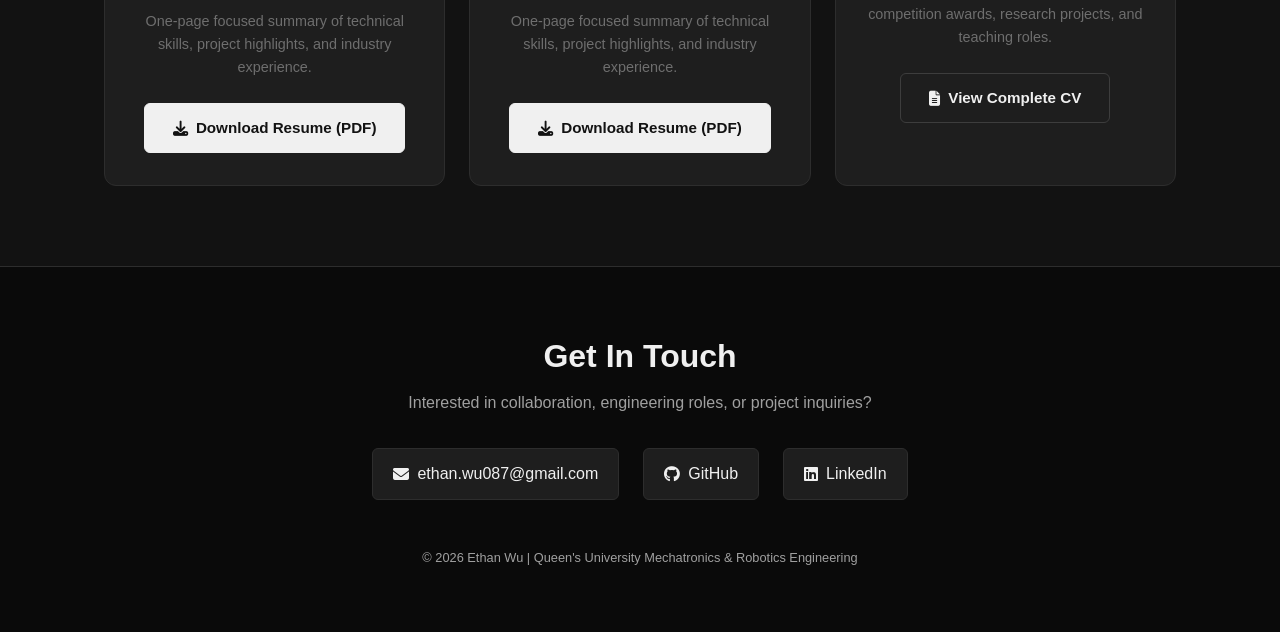
==== commit 8fa5bd61: "QEC" ====
--- a/index.html
+++ b/index.html
@@ -238,7 +238,20 @@
                     </article>
                 </a>
 
-                <!-- Comp 3: VEX Worlds -->
+                <!-- Comp 3: QEC -->
+                <article class="module-card competition-card">
+                    <div class="module-image">
+                        <div class="award-ribbon"><i class="fa-solid fa-award"></i> 3rd Place Overall</div>
+                        <img src="media/qec team photo.jpeg" alt="QEC Senior Design 2026">
+                    </div>
+                    <div class="module-body">
+                        <h3>QEC Senior Design 2026</h3>
+                        <p class="module-subtitle">Queen's Engineering Competition</p>
+                        <p class="module-desc">Designed, coordinated, and organized the QEC 2026 Senior Design Challenge. The challenge was to build a turret prototype with provided materials that I personally compiled and validated, capable of knocking down an arena of random pop-up targets that I also designed and built.</p>
+                    </div>
+                </article>
+
+                <!-- Comp 4: VEX Worlds -->
                 <article class="module-card competition-card">
                     <div class="module-image">
                         <div class="award-ribbon"><i class="fa-solid fa-award"></i> 3rd Place Overall</div>
--- a/style.css
+++ b/style.css
@@ -118,7 +118,7 @@
 .hero-tagline {
     font-size: 1.25rem;
     color: var(--text-secondary);
-    margin-bottom: 3rem; /* <-- INCREASED from 1.5rem to add spacing below the blurb */
+    margin-bottom: 1.5rem; /* <-- INCREASED from 1.5rem to add spacing below the blurb */
 }
 
 
@@ -305,539 +305,8 @@
     border-radius: var(--radius-sm);
 }
 
-/* Status Badges *//* ==========================================================================
-   CHARCOAL BLACK / OBSIDIAN DARK THEME
-   ========================================================================== */
-
-:root {
-    /* Color Palette */
-    --bg-main: #121212;             /* Pure Obsidian Charcoal Background */
-    --bg-card: #1E1E1E;             /* Elevated Matte Charcoal Card */
-    --bg-card-hover: #262626;       /* Card Hover Highlight */
-    --bg-alt: #181818;              /* Alternating Section Background */
-    --bg-glass: rgba(30, 30, 30, 0.75); /* Glassmorphism Overlay */
-    
-    /* Text Colors */
-    --text-primary: #F0F0F0;        /* Bright Crisp White */
-    --text-secondary: #A0A0A0;      /* Muted Slate Gray */
-    --text-muted: #6E6E6E;          /* Subtle Wireframe Gray */
-    
-    /* Accents & Highlights */
-    --accent-silver: #D4D4D4;       /* Titanium Silver */
-    --accent-blue: #3B82F6;         /* Subtle Electric Blue Indicator */
-    --accent-glow: rgba(59, 130, 246, 0.15);
-    --border-color: #2D2D2D;        /* Sleek Wireframe Border */
-    --border-light: #3D3D3D;        /* Highlight Border */
-
-    /* Fonts & Radii */
-    --font-sans: 'Inter', -apple-system, BlinkMacSystemFont, 'Segoe UI', Roboto, sans-serif;
-    --radius-sm: 6px;
-    --radius-md: 12px;
-    --radius-lg: 16px;
-    --transition: all 0.25s cubic-bezier(0.4, 0, 0.2, 1);
-}
-
-/* Base Reset */
-* {
-    margin: 0;
-    padding: 0;
-    box-sizing: border-box;
-}
-
-body {
-    background-color: var(--bg-main);
-    color: var(--text-primary);
-    font-family: var(--font-sans);
-    line-height: 1.6;
-    -webkit-font-smoothing: antialiased;
-}
-
-/* Smooth Scrolling */
-html {
-    scroll-behavior: smooth;
-}
-
-/* ==========================================================================
-   NAVIGATION BAR
-   ========================================================================== */
-
-.navbar {
-    position: fixed;
-    top: 0;
-    width: 100%;
-    display: flex;
-    justify-content: space-between;
-    align-items: center;
-    padding: 1rem 5%;
-    background: var(--bg-glass);
-    backdrop-filter: blur(12px);
-    -webkit-backdrop-filter: blur(12px);
-    border-bottom: 1px solid var(--border-color);
-    z-index: 1000;
-}
-
-.logo {
-    font-weight: 800;
-    font-size: 1.25rem;
-    letter-spacing: 1px;
-    color: var(--text-primary);
-    border: 1.5px solid var(--border-light);
-    padding: 4px 10px;
-    border-radius: var(--radius-sm);
-}
-
-.nav-links {
-    display: flex;
-    list-style: none;
-    gap: 2rem;
-}
-
-.nav-links a {
-    color: var(--text-secondary);
-    text-decoration: none;
-    font-size: 0.95rem;
-    font-weight: 500;
-    transition: var(--transition);
-}
-
-.nav-links a:hover {
-    color: var(--text-primary);
-}
-
-/* ==========================================================================
-   HERO SECTION
-   ========================================================================== */
-
-.hero {
-    padding: 8rem 5% 4rem;
-    max-width: 1200px;
-    margin: 0 auto;
-}
-
-.hero h1 {
-    font-size: 3.5rem;
-    font-weight: 800;
-    letter-spacing: -0.02em;
-    color: var(--text-primary);
-    margin-bottom: 0.5rem;
-}
-
-.hero-tagline {
-    font-size: 1.25rem;
-    color: var(--text-secondary);
-    margin-bottom: 1.5rem;
-}
-
-.role-badges {
-    display: flex;
-    flex-wrap: wrap;
-    gap: 0.75rem;
-    margin-bottom: 2.5rem;
-}
-
-.role-badge {
-    background: var(--bg-card);
-    border: 1px solid var(--border-color);
-    color: var(--text-secondary);
-    padding: 0.4rem 0.9rem;
-    border-radius: 50px;
-    font-size: 0.85rem;
-    display: inline-flex;
-    align-items: center;
-    gap: 0.5rem;
-}
-
-/* Quick Stats Counter Grid */
-.stat-grid {
-    display: grid;
-    grid-template-columns: repeat(auto-fit, minmax(180px, 1fr));
-    gap: 1.25rem;
-    margin-bottom: 2.5rem;
-}
-
-.stat-card {
-    background: var(--bg-card);
-    border: 1px solid var(--border-color);
-    padding: 1.25rem;
-    border-radius: var(--radius-md);
-    text-align: left;
-}
-
-.stat-num {
-    display: block;
-    font-size: 2rem;
-    font-weight: 700;
-    color: var(--text-primary);
-}
-
-.stat-label {
-    font-size: 0.85rem;
-    color: var(--text-muted);
-    text-transform: uppercase;
-    letter-spacing: 0.05em;
-}
-
-/* Buttons */
-.hero-buttons {
-    display: flex;
-    gap: 1rem;
-}
-
-.btn {
-    padding: 0.75rem 1.75rem;
-    border-radius: var(--radius-sm);
-    font-size: 0.95rem;
-    font-weight: 600;
-    text-decoration: none;
-    transition: var(--transition);
-    cursor: pointer;
-    display: inline-flex;
-    align-items: center;
-    gap: 0.5rem;
-}
-
-.primary-btn {
-    background: var(--text-primary);
-    color: var(--bg-main);
-    border: 1px solid var(--text-primary);
-}
-
-.primary-btn:hover {
-    background: var(--accent-silver);
-    border-color: var(--accent-silver);
-}
-
-.secondary-btn {
-    background: transparent;
-    color: var(--text-primary);
-    border: 1px solid var(--border-light);
-}
-
-.secondary-btn:hover {
-    background: var(--bg-card);
-    border-color: var(--text-primary);
-}
-
-/* ==========================================================================
-   SECTIONS & MODULAR CARDS
-   ========================================================================== */
-
-.section {
-    padding: 5rem 5%;
-    max-width: 1200px;
-    margin: 0 auto;
-}
-
-.section-alt {
-    background-color: var(--bg-alt);
-    max-width: 100%;
-    padding-left: max(5%, calc((100vw - 1200px) / 2));
-    padding-right: max(5%, calc((100vw - 1200px) / 2));
-    border-top: 1px solid var(--border-color);
-    border-bottom: 1px solid var(--border-color);
-}
-
-.section-header {
-    margin-bottom: 3rem;
-}
-
-.section-header h2 {
-    font-size: 2rem;
-    font-weight: 700;
-    color: var(--text-primary);
-    margin-bottom: 0.25rem;
-}
-
-.section-header p {
-    color: var(--text-secondary);
-}
-
-/* Modular Grid Layout */
-.module-grid {
-    display: grid;
-    grid-template-columns: repeat(auto-fit, minmax(320px, 1fr));
-    gap: 1.75rem;
-}
-
-.module-card {
-    background: var(--bg-card);
-    border: 1px solid var(--border-color);
-    border-radius: var(--radius-md);
-    overflow: hidden;
-    display: flex;
-    flex-direction: column;
-    transition: var(--transition);
-}
-
-.module-card:hover {
-    transform: translateY(-4px);
-    border-color: var(--border-light);
-    box-shadow: 0 12px 24px rgba(0, 0, 0, 0.4);
-}
-
-.module-image {
-    position: relative;
-    height: 190px;
-    background: #171717;
-    overflow: hidden;
-    display: flex;
-    align-items: center;
-    justify-content: center;
-}
-
-.module-image img {
-    width: 100%;
-    height: 100%;
-    object-fit: cover;
-    opacity: 0.85;
-    transition: var(--transition);
-}
-
-.module-card:hover .module-image img {
-    opacity: 1;
-    transform: scale(1.03);
-}
-
-.module-category {
-    position: absolute;
-    top: 12px;
-    right: 12px;
-    background: rgba(0, 0, 0, 0.65);
-    backdrop-filter: blur(4px);
-    border: 1px solid var(--border-color);
-    color: var(--text-secondary);
-    padding: 3px 10px;
-    font-size: 0.75rem;
-    border-radius: var(--radius-sm);
-}
-
 /* Status Badges */
-.module-status-badge {
-    position: absolute;
-    top: 12px;
-    left: 12px;
-    background: var(--accent-glow);
-    color: var(--accent-blue);
-    border: 1px solid var(--accent-blue);
-    padding: 3px 10px;
-    font-size: 0.75rem;
-    font-weight: 600;
-    border-radius: var(--radius-sm);
-}
-
-.image-placeholder {
-    color: var(--text-muted);
-    font-size: 2.5rem;
-}
-
-.module-body {
-    padding: 1.5rem;
-    display: flex;
-    flex-direction: column;
-    flex-grow: 1;
-}
-
-.module-body h3 {
-    font-size: 1.25rem;
-    color: var(--text-primary);
-    margin-bottom: 0.25rem;
-}
-
-.module-subtitle {
-    font-size: 0.85rem;
-    color: var(--text-secondary);
-    margin-bottom: 1rem;
-}
-
-.tags {
-    display: flex;
-    flex-wrap: wrap;
-    gap: 0.4rem;
-    margin-bottom: 1rem;
-}
-
-.tag {
-    background: #252525;
-    color: var(--text-secondary);
-    font-size: 0.75rem;
-    padding: 2px 8px;
-    border-radius: 4px;
-    border: 1px solid var(--border-color);
-}
-
-.module-desc {
-    color: var(--text-muted);
-    font-size: 0.9rem;
-    margin-bottom: 1.5rem;
-    flex-grow: 1;
-}
-
-/* Small Button inside cards */
-.btn-sm {
-    padding: 0.5rem 1rem;
-    font-size: 0.85rem;
-    border-radius: var(--radius-sm);
-    border: 1px solid var(--border-light);
-    background: transparent;
-    color: var(--text-primary);
-    cursor: pointer;
-    transition: var(--transition);
-}
-
-.btn-sm:hover {
-    background: var(--border-light);
-}
-
-/* Competition Ribbons */
-.award-ribbon {
-    position: absolute;
-    top: 12px;
-    left: 12px;
-    background: rgba(255, 215, 0, 0.1);
-    border: 1px solid #D4AF37;
-    color: #F3E5AB;
-    padding: 3px 10px;
-    font-size: 0.75rem;
-    font-weight: 600;
-    border-radius: var(--radius-sm);
-}
-
-/* ==========================================================================
-   EXPERIENCE LIST & RESUME SECTION
-   ========================================================================== */
-
-.experience-list {
-    display: flex;
-    flex-direction: column;
-    gap: 1.5rem;
-}
-
-.exp-item {
-    background: var(--bg-card);
-    border: 1px solid var(--border-color);
-    border-radius: var(--radius-md);
-    padding: 1.75rem;
-}
-
-.exp-header {
-    display: flex;
-    justify-content: space-between;
-    align-items: baseline;
-    margin-bottom: 0.25rem;
-}
-
-.exp-header h3 {
-    font-size: 1.15rem;
-    color: var(--text-primary);
-}
-
-.exp-date {
-    font-size: 0.85rem;
-    color: var(--text-muted);
-}
-
-.exp-org {
-    color: var(--text-secondary);
-    font-size: 0.9rem;
-    margin-bottom: 1rem;
-}
-
-.exp-item ul {
-    padding-left: 1.25rem;
-    color: var(--text-secondary);
-    font-size: 0.95rem;
-}
-
-.exp-item li {
-    margin-bottom: 0.4rem;
-}
-
-/* Resume Cards */
-.resume-container {
-    display: grid;
-    grid-template-columns: repeat(auto-fit, minmax(280px, 1fr));
-    gap: 1.5rem;
-}
-
-.resume-card {
-    background: var(--bg-card);
-    border: 1px solid var(--border-color);
-    padding: 2rem;
-    border-radius: var(--radius-md);
-    text-align: center;
-    display: flex;
-    flex-direction: column;
-    align-items: center;
-}
-
-.resume-icon {
-    font-size: 2.5rem;
-    color: var(--text-secondary);
-    margin-bottom: 1rem;
-}
-
-.resume-card h3 {
-    margin-bottom: 0.5rem;
-    color: var(--text-primary);
-}
-
-.resume-card p {
-    color: var(--text-muted);
-    font-size: 0.9rem;
-    margin-bottom: 1.5rem;
-}
-
-/* ==========================================================================
-   FOOTER / CONTACT
-   ========================================================================== */
-
-.footer {
-    background: #0A0A0A;
-    border-top: 1px solid var(--border-color);
-    padding: 4rem 5% 2rem;
-    text-align: center;
-}
-
-.footer-content h2 {
-    font-size: 2rem;
-    margin-bottom: 0.5rem;
-}
-
-.footer-content p {
-    color: var(--text-secondary);
-    margin-bottom: 2rem;
-}
-
-.contact-links {
-    display: flex;
-    justify-content: center;
-    gap: 1.5rem;
-    flex-wrap: wrap;
-    margin-bottom: 3rem;
-}
-
-.contact-item {
-    color: var(--text-primary);
-    text-decoration: none;
-    background: var(--bg-card);
-    border: 1px solid var(--border-color);
-    padding: 0.75rem 1.25rem;
-    border-radius: var(--radius-sm);
-    transition: var(--transition);
-    display: flex;
-    align-items: center;
-    gap: 0.5rem;
-}
-
-.contact-item:hover {
-    border-color: var(--border-light);
-    background: var(--bg-card-hover);
-}
-
-.copyright {
-    font-size: 0.8rem;
-    color: var(--text-muted);
-}
+
 .module-status-badge {
     position: absolute;
     top: 12px;
@@ -1185,4 +654,17 @@
   object-fit: contain !important;
   box-shadow: 0 0 30px rgba(0, 0, 0, 0.9);
   border-radius: 6px;
+}
+
+.hero-desc {
+    margin-bottom: 32px;
+    max-width: 800px;      /* optional: keeps lines a comfortable length */
+    line-height: 1.7;
+}
+
+.hero-buttons {
+    display: flex;
+    gap: 16px;
+    margin-top: 0;
+    flex-wrap: wrap;
 }
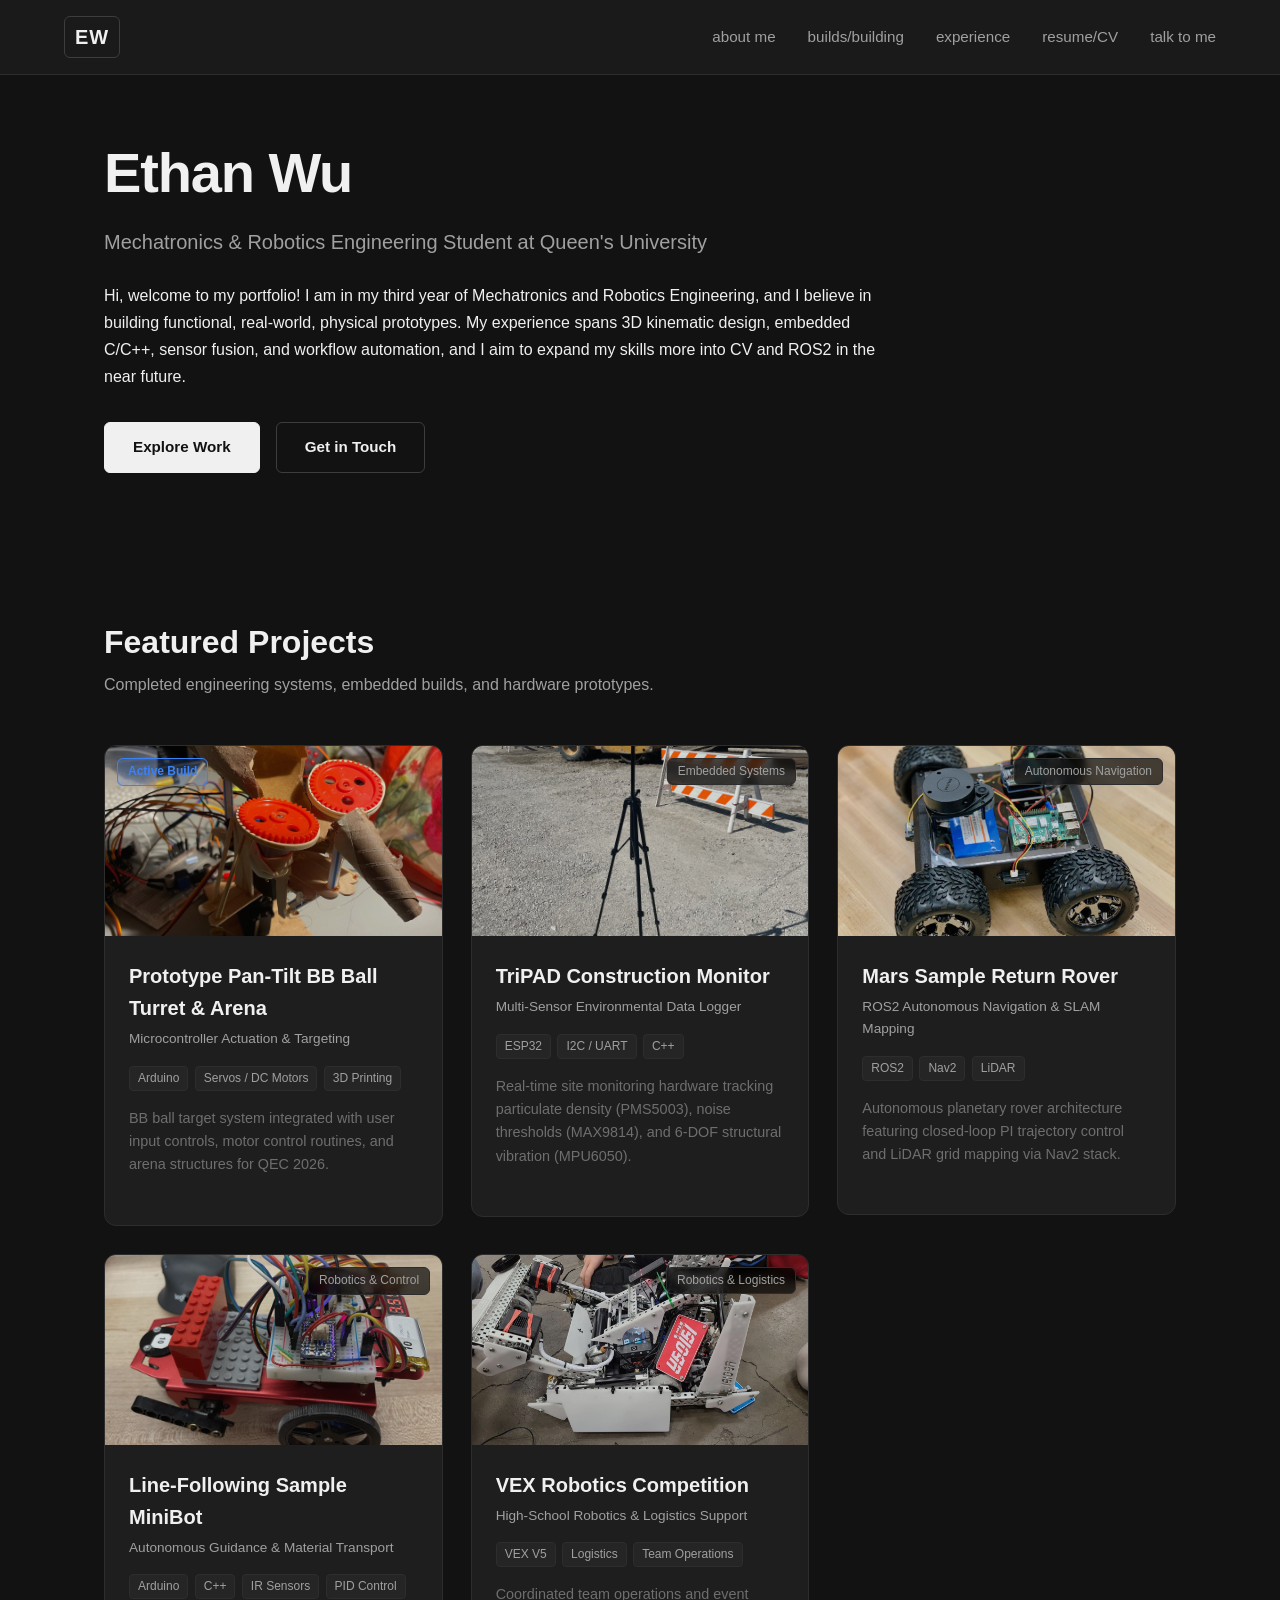
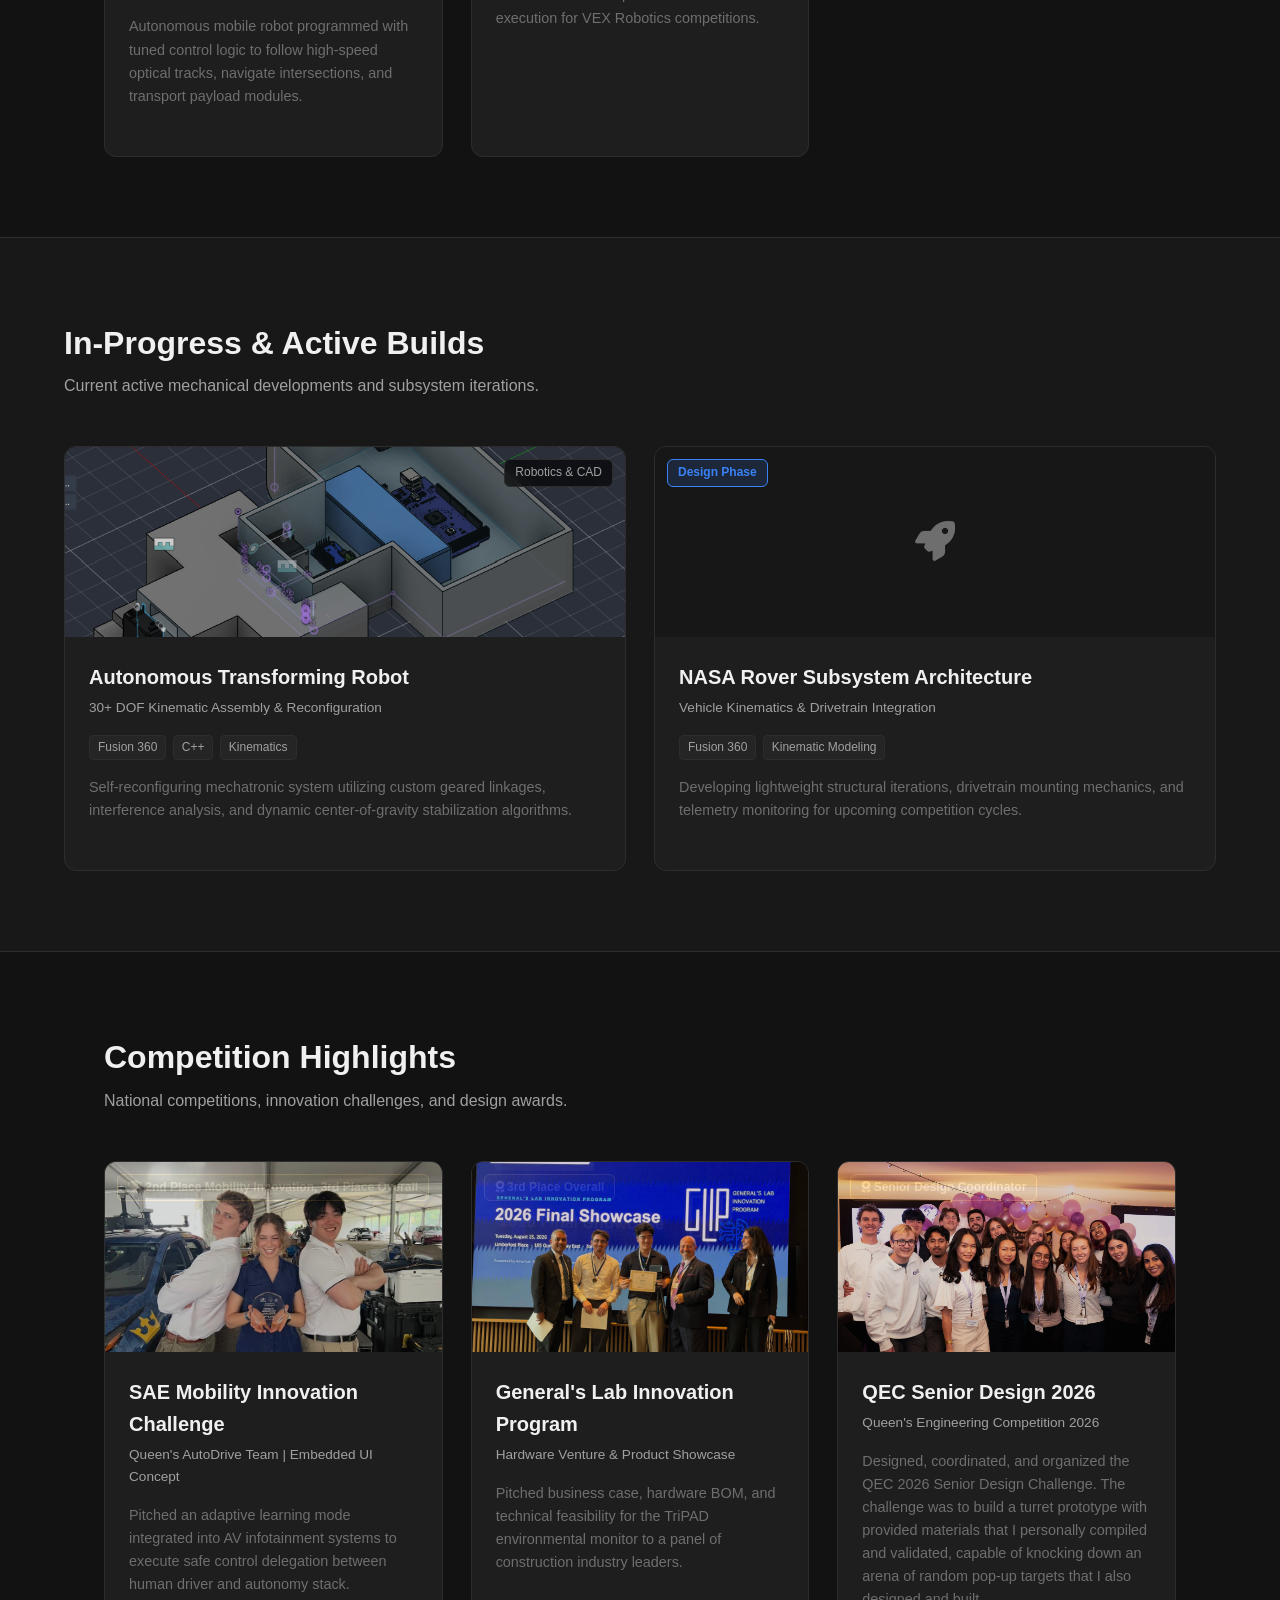
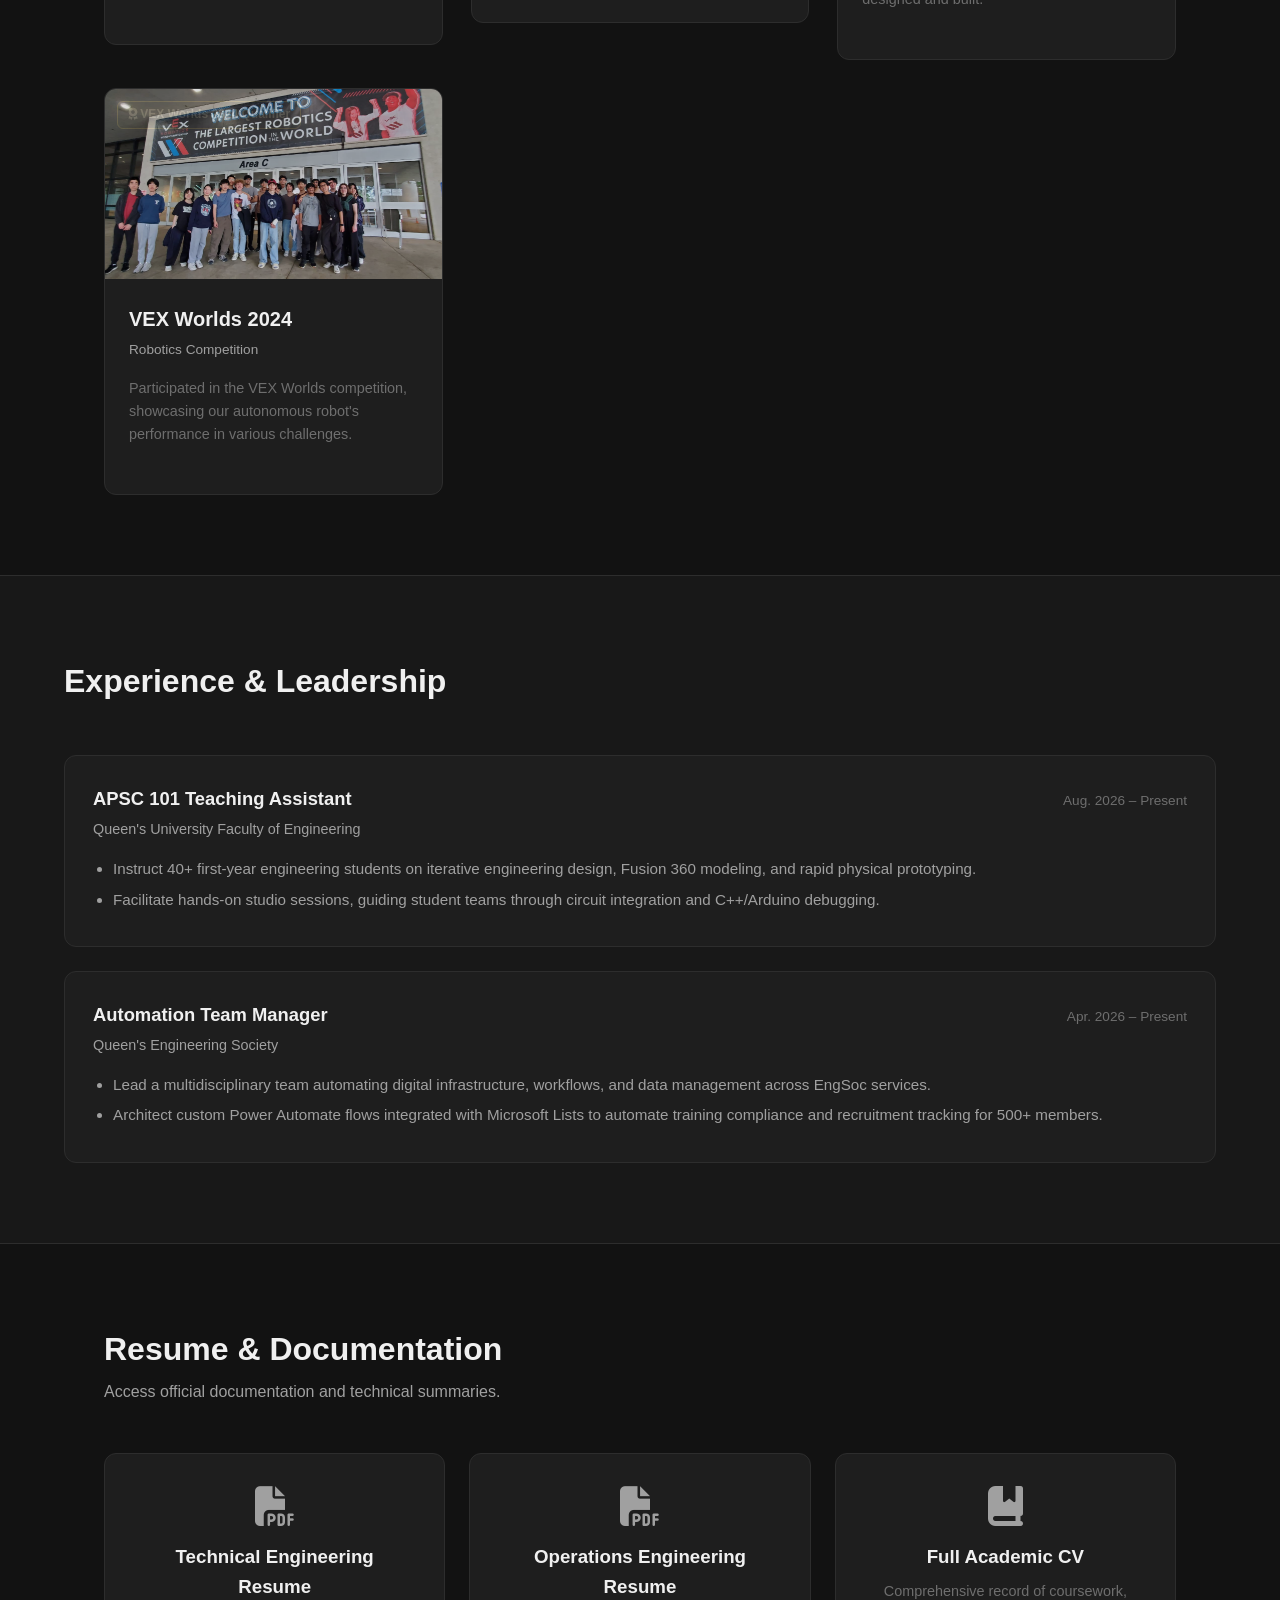
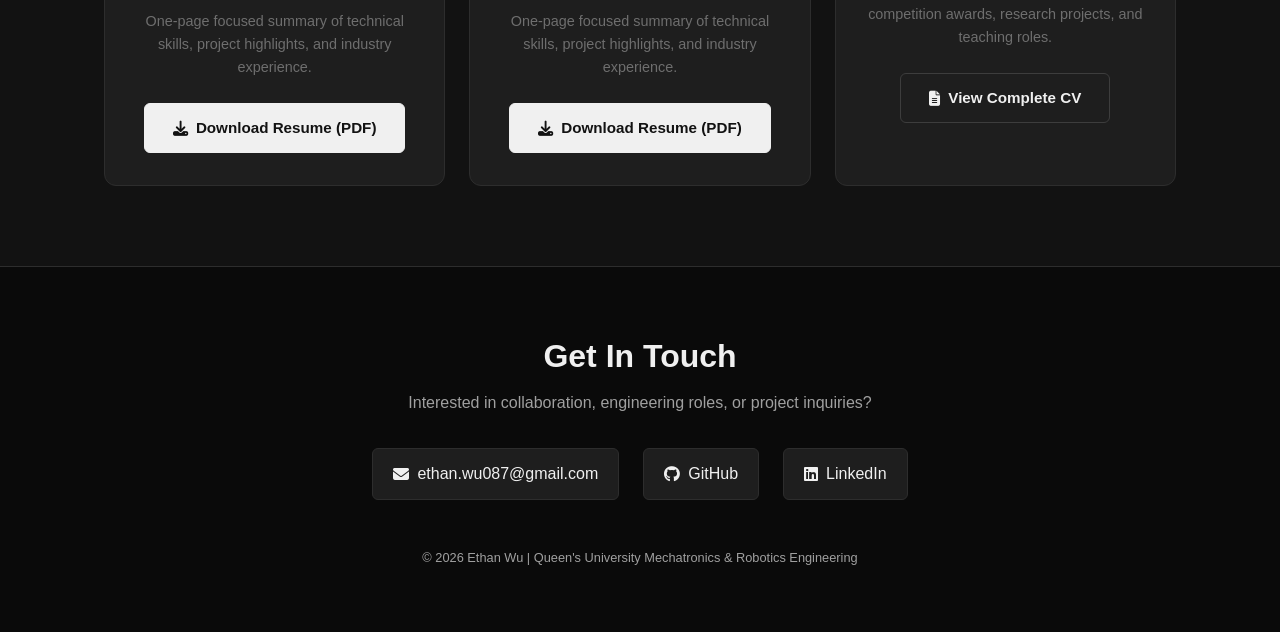
==== commit 382ef6d9: "minor changes" ====
--- a/index.html
+++ b/index.html
@@ -241,12 +241,12 @@
                 <!-- Comp 3: QEC -->
                 <article class="module-card competition-card">
                     <div class="module-image">
-                        <div class="award-ribbon"><i class="fa-solid fa-award"></i> 3rd Place Overall</div>
+                        <div class="award-ribbon"><i class="fa-solid fa-award"></i> Senior Design Coordinator </div>
                         <img src="media/qec team photo.jpeg" alt="QEC Senior Design 2026">
                     </div>
                     <div class="module-body">
                         <h3>QEC Senior Design 2026</h3>
-                        <p class="module-subtitle">Queen's Engineering Competition</p>
+                        <p class="module-subtitle">Queen's Engineering Competition 2026</p>
                         <p class="module-desc">Designed, coordinated, and organized the QEC 2026 Senior Design Challenge. The challenge was to build a turret prototype with provided materials that I personally compiled and validated, capable of knocking down an arena of random pop-up targets that I also designed and built.</p>
                     </div>
                 </article>
@@ -254,7 +254,7 @@
                 <!-- Comp 4: VEX Worlds -->
                 <article class="module-card competition-card">
                     <div class="module-image">
-                        <div class="award-ribbon"><i class="fa-solid fa-award"></i> 3rd Place Overall</div>
+                        <div class="award-ribbon"><i class="fa-solid fa-award"></i> VEX Worlds 2024 Qualifier </div>
                         <img src="media/vexteam.HEIC" alt="VEX Worlds 2024">
                     </div>
                     <div class="module-body">
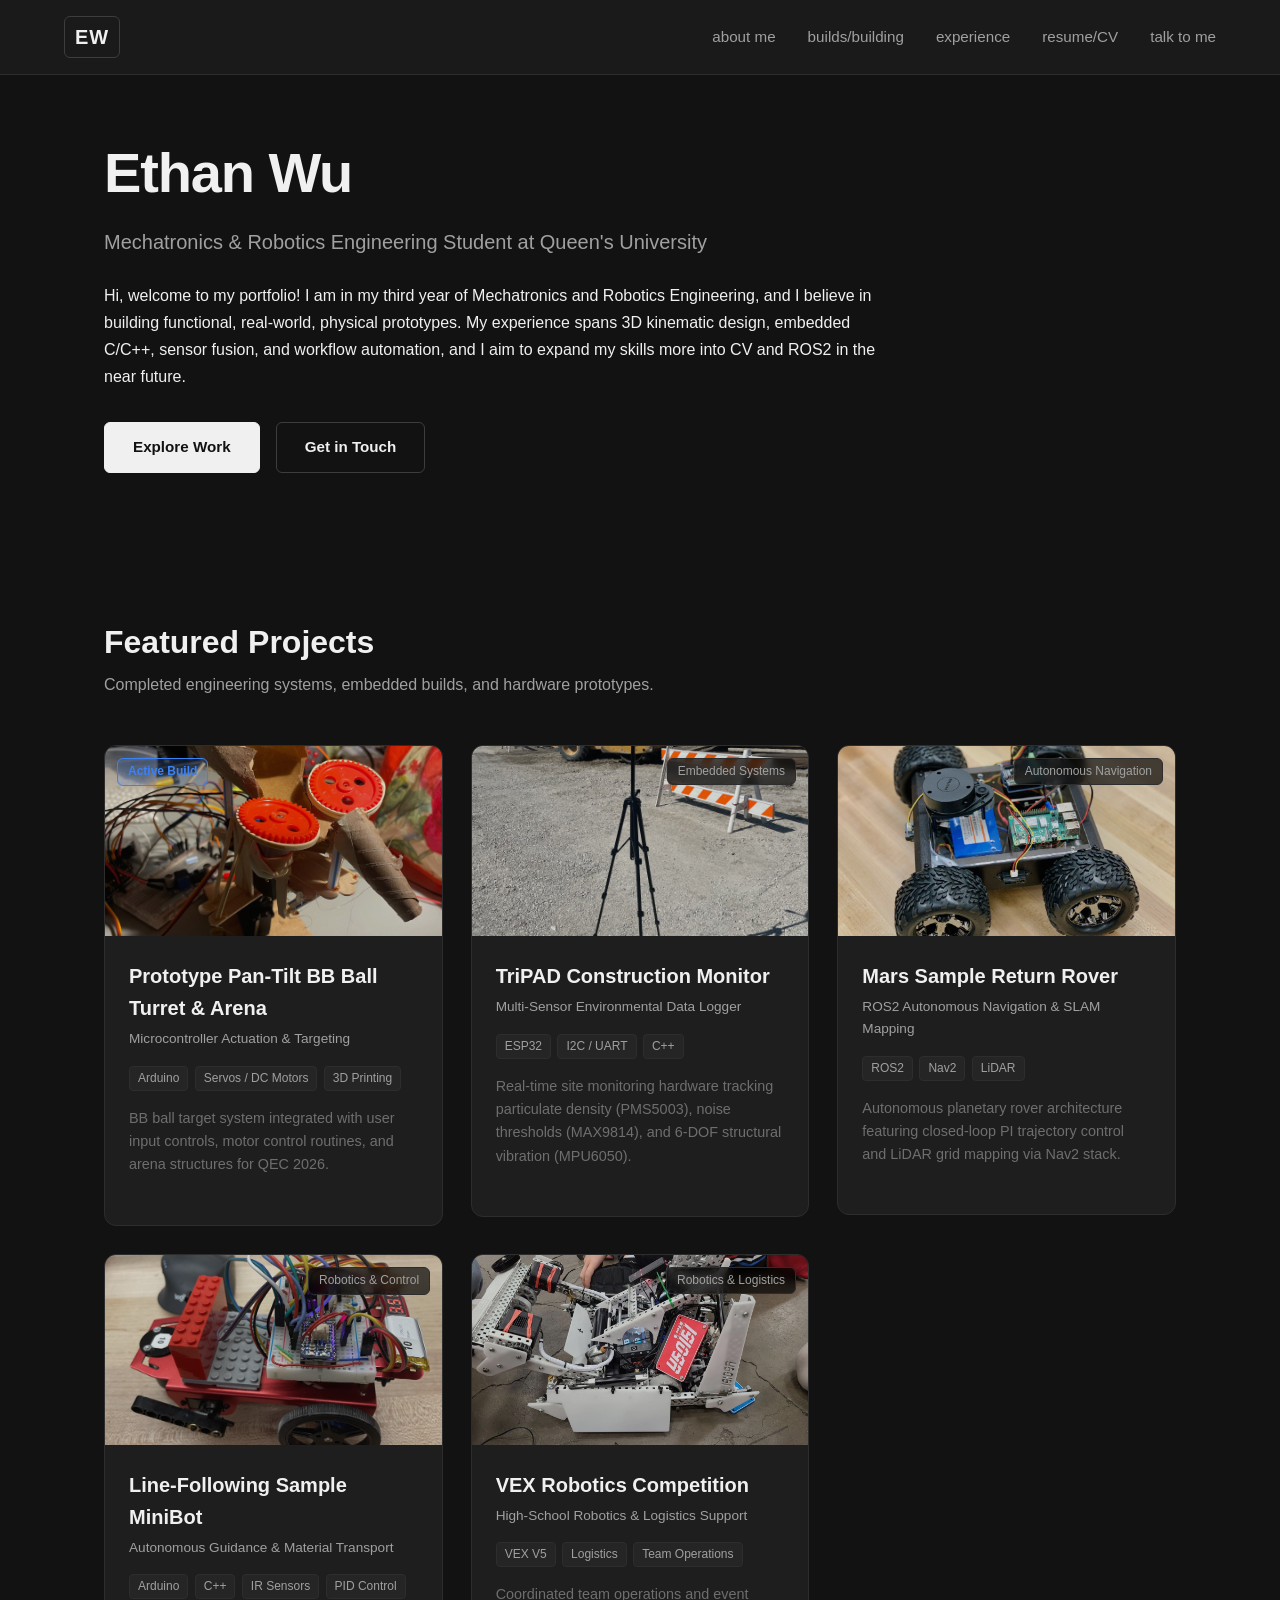
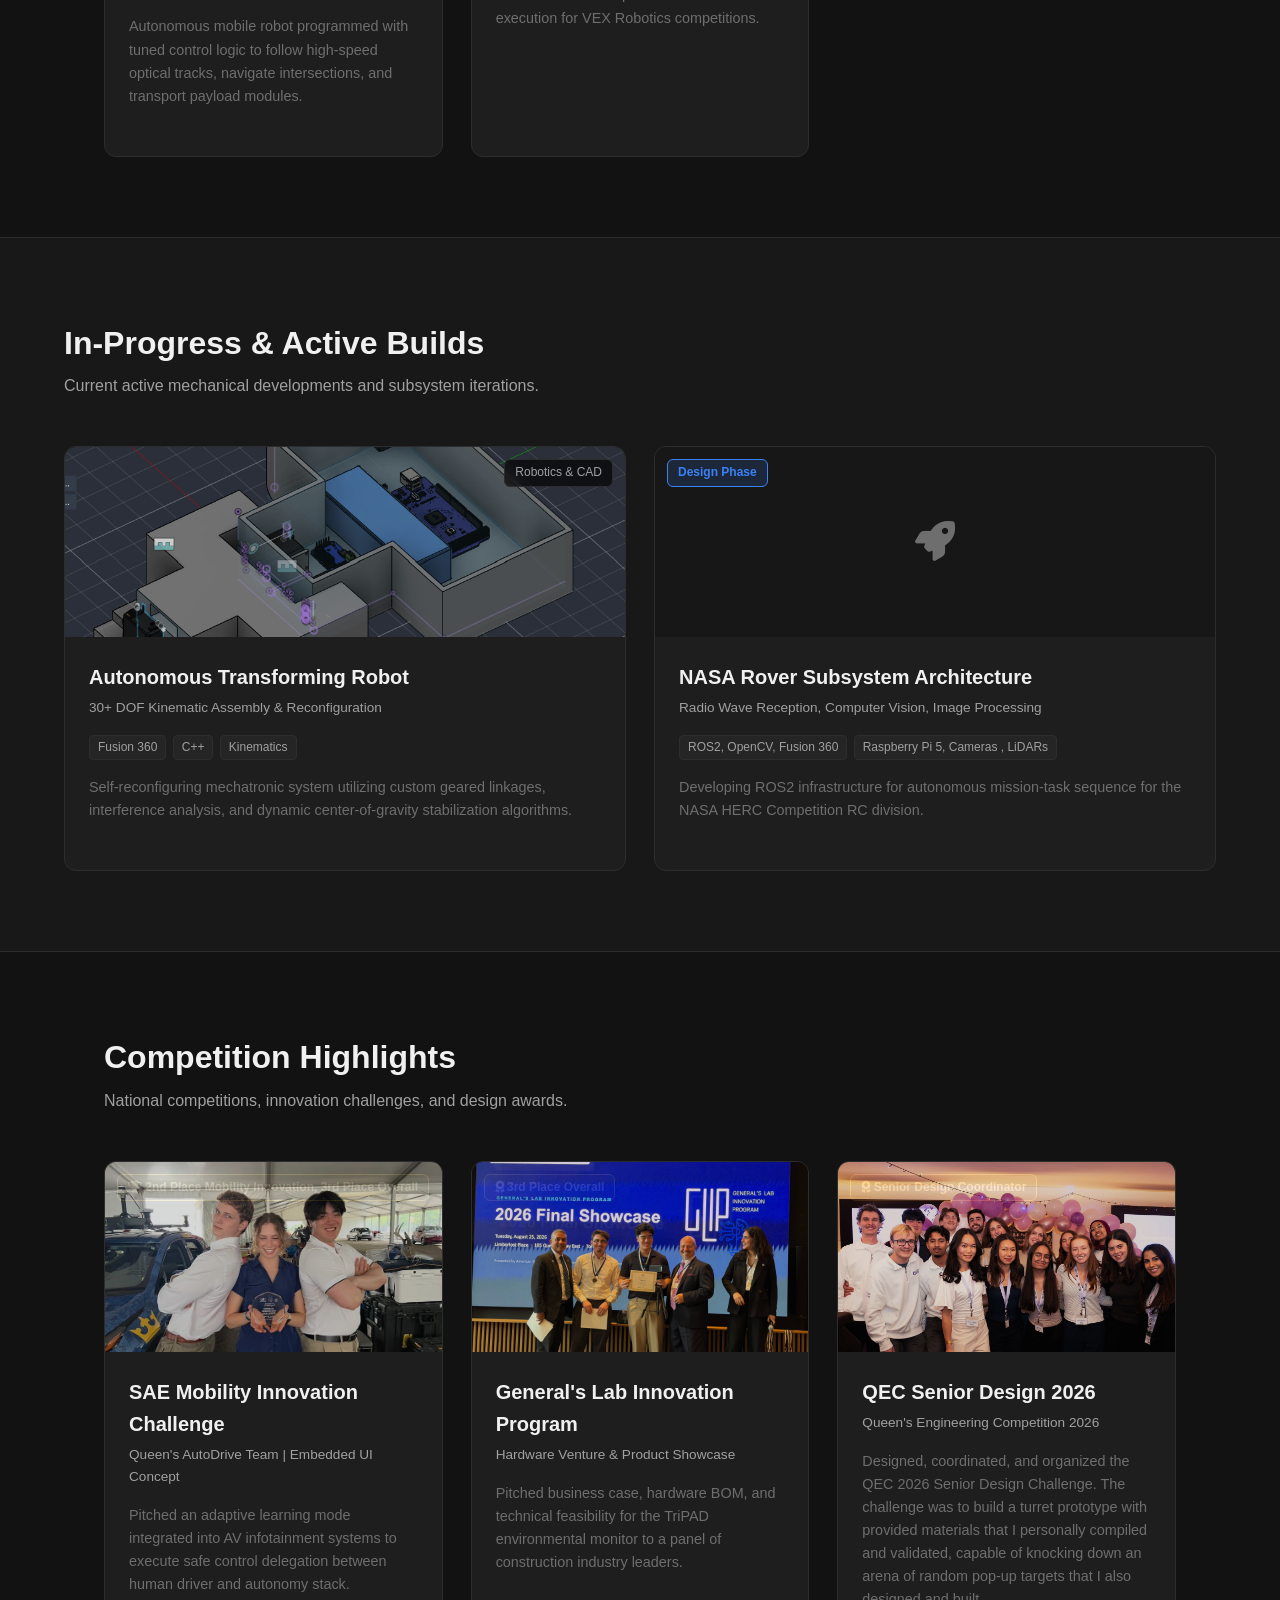
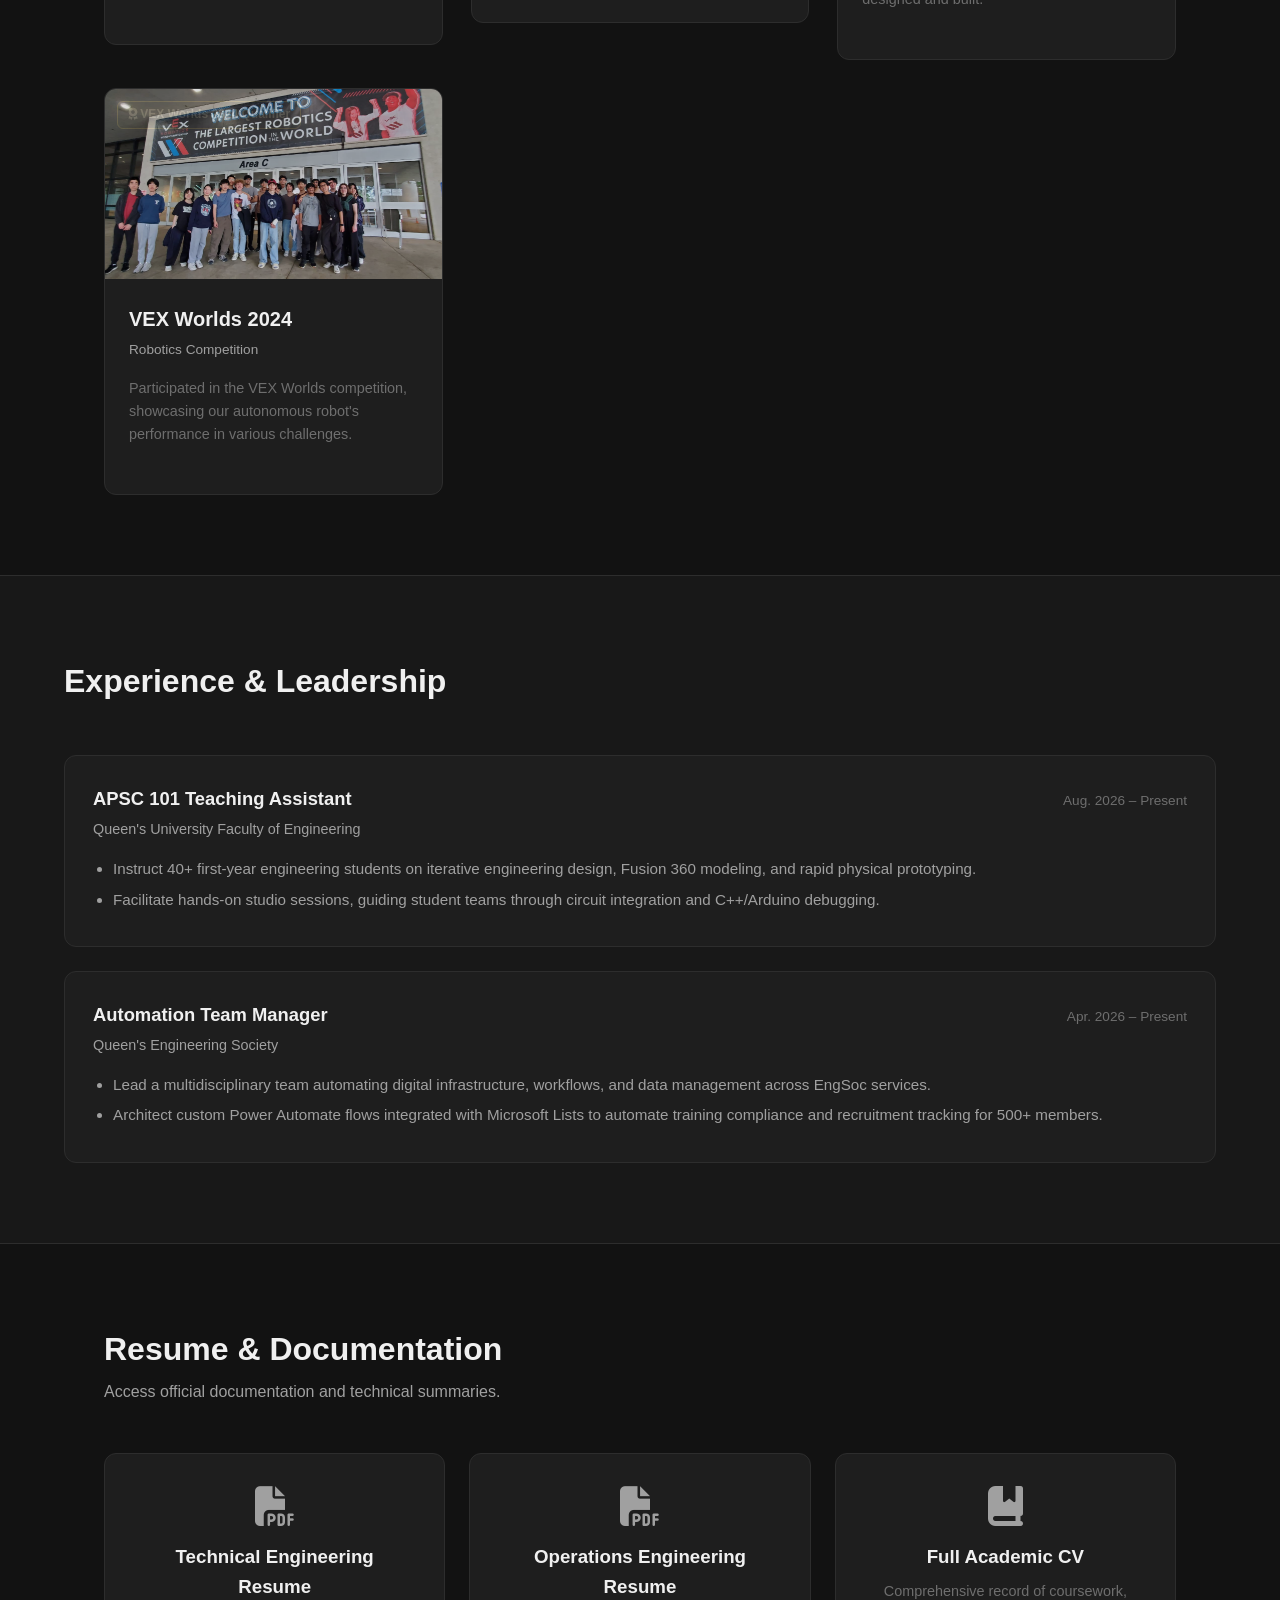
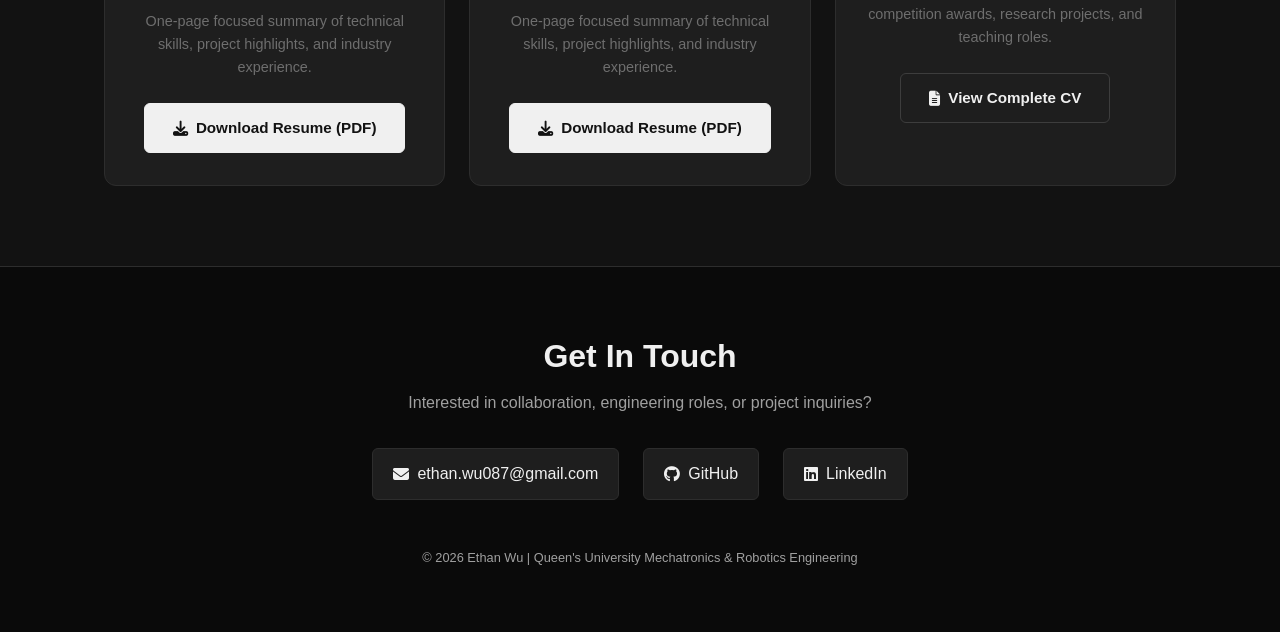
==== commit 33006b89: "herc update" ====
--- a/index.html
+++ b/index.html
@@ -189,12 +189,12 @@
                     </div>
                     <div class="module-body">
                         <h3>NASA Rover Subsystem Architecture</h3>
-                        <p class="module-subtitle">Vehicle Kinematics & Drivetrain Integration</p>
+                        <p class="module-subtitle">Radio Wave Reception, Computer Vision, Image Processing</p>
                         <div class="tags">
-                            <span class="tag">Fusion 360</span>
-                            <span class="tag">Kinematic Modeling</span>
-                        </div>
-                        <p class="module-desc">Developing lightweight structural iterations, drivetrain mounting mechanics, and telemetry monitoring for upcoming competition cycles.</p>
+                            <span class="tag">ROS2, OpenCV, Fusion 360</span>
+                            <span class="tag">Raspberry Pi 5, Cameras , LiDARs</span>
+                        </div>
+                        <p class="module-desc">Developing ROS2 infrastructure for autonomous mission-task sequence for the NASA HERC Competition RC division.</p>
                     </div>
                 </article>
             </div>
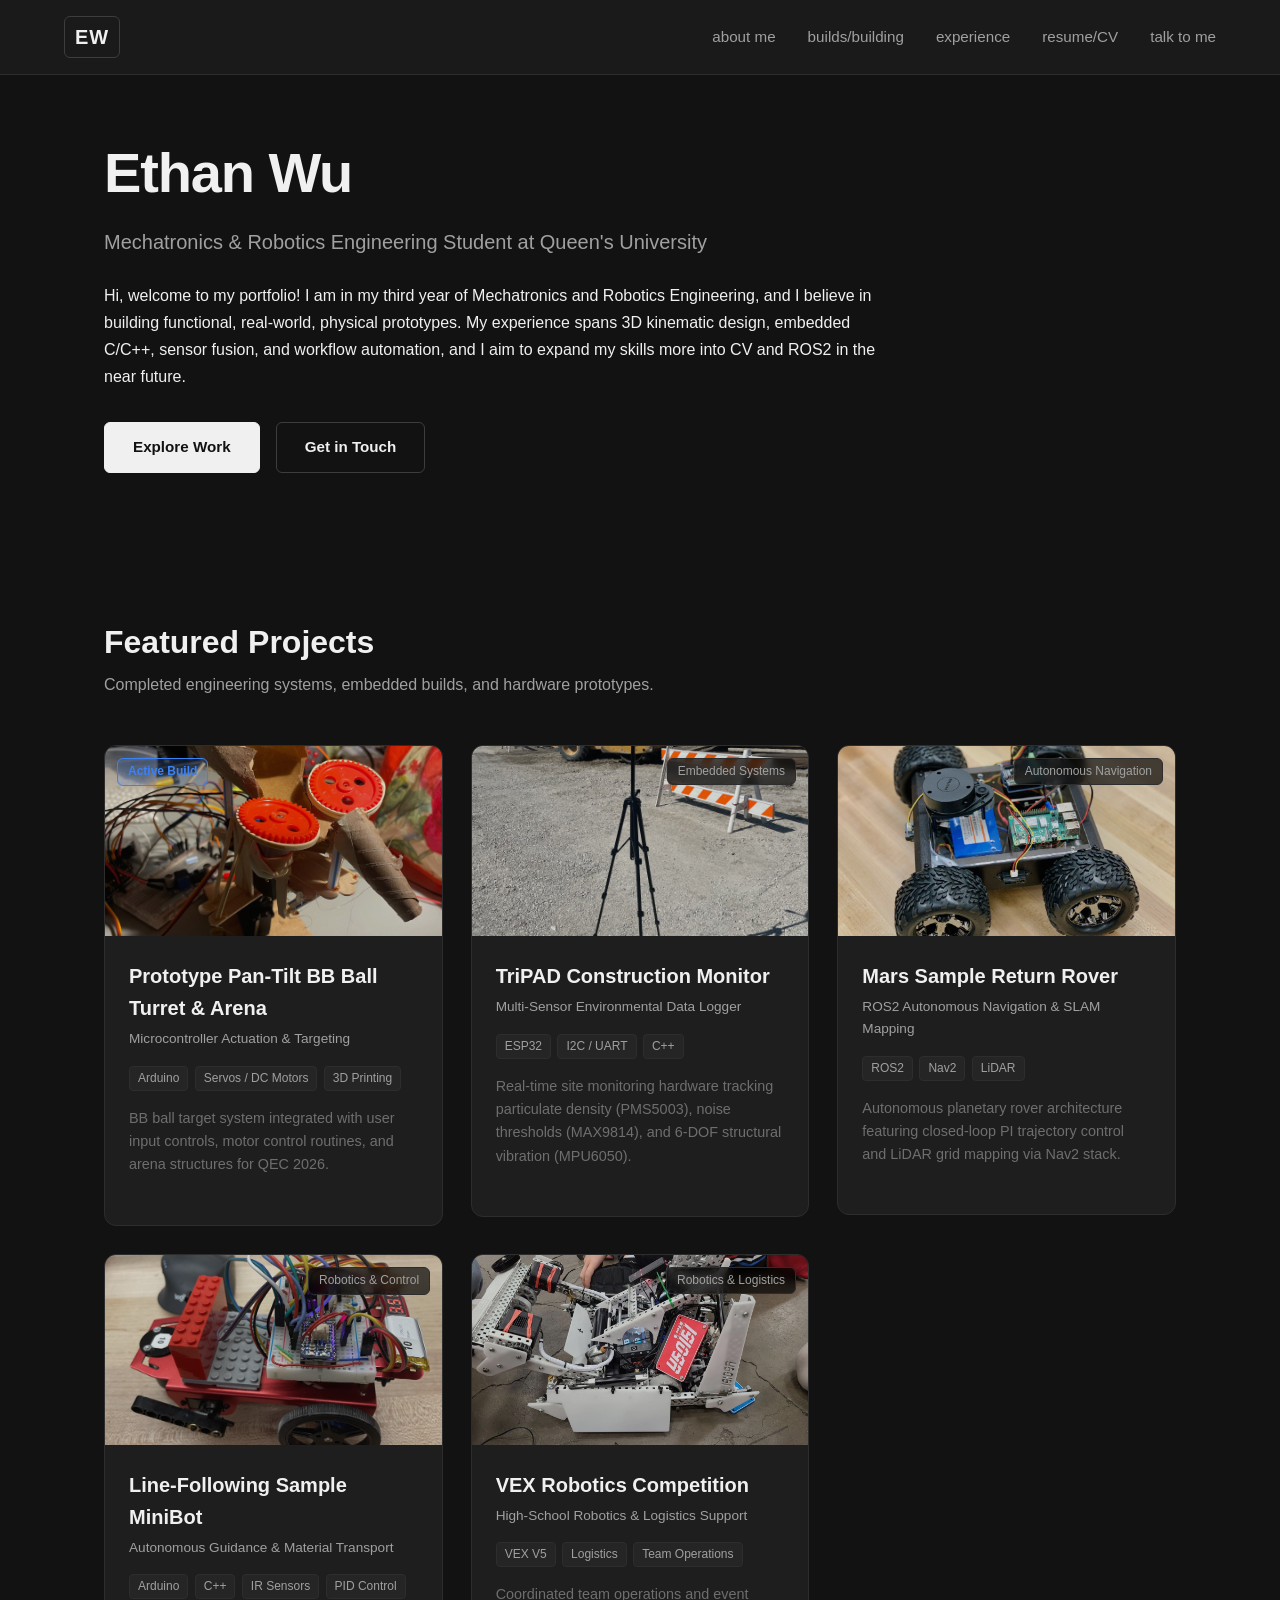
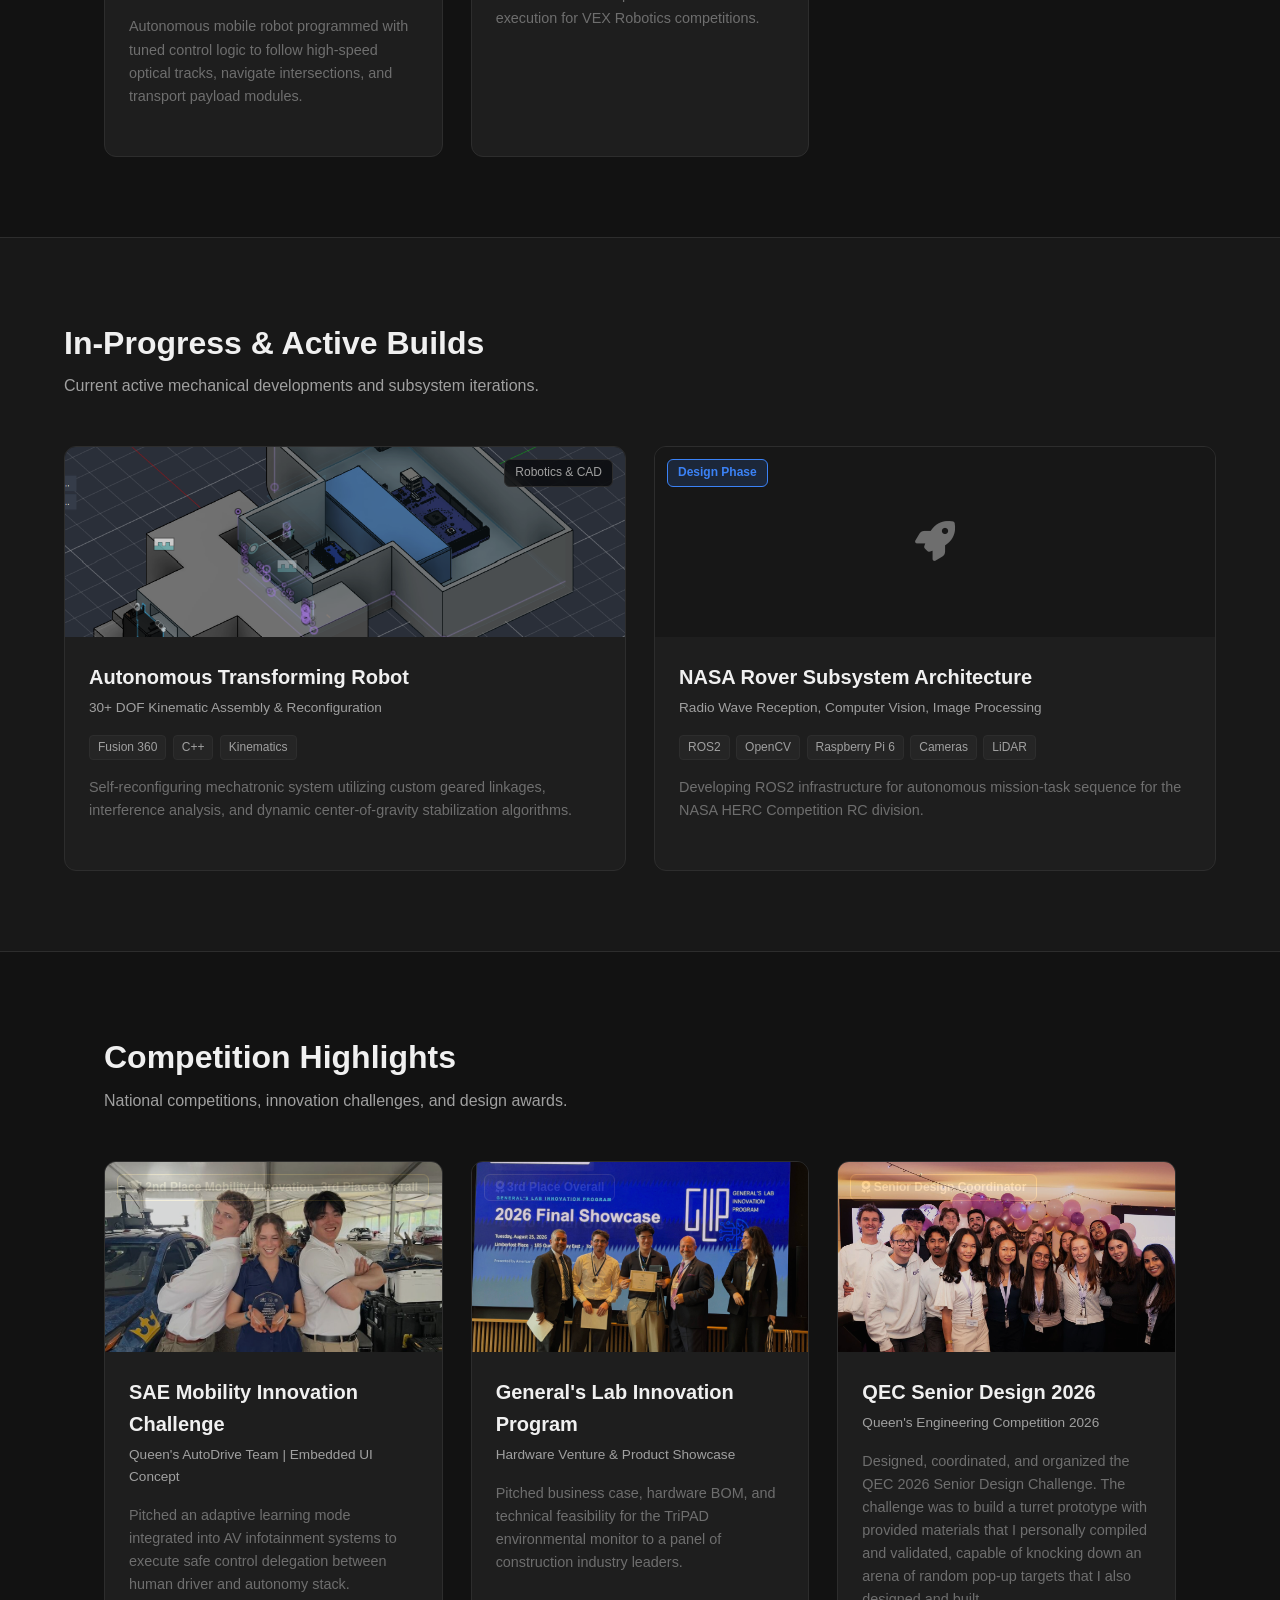
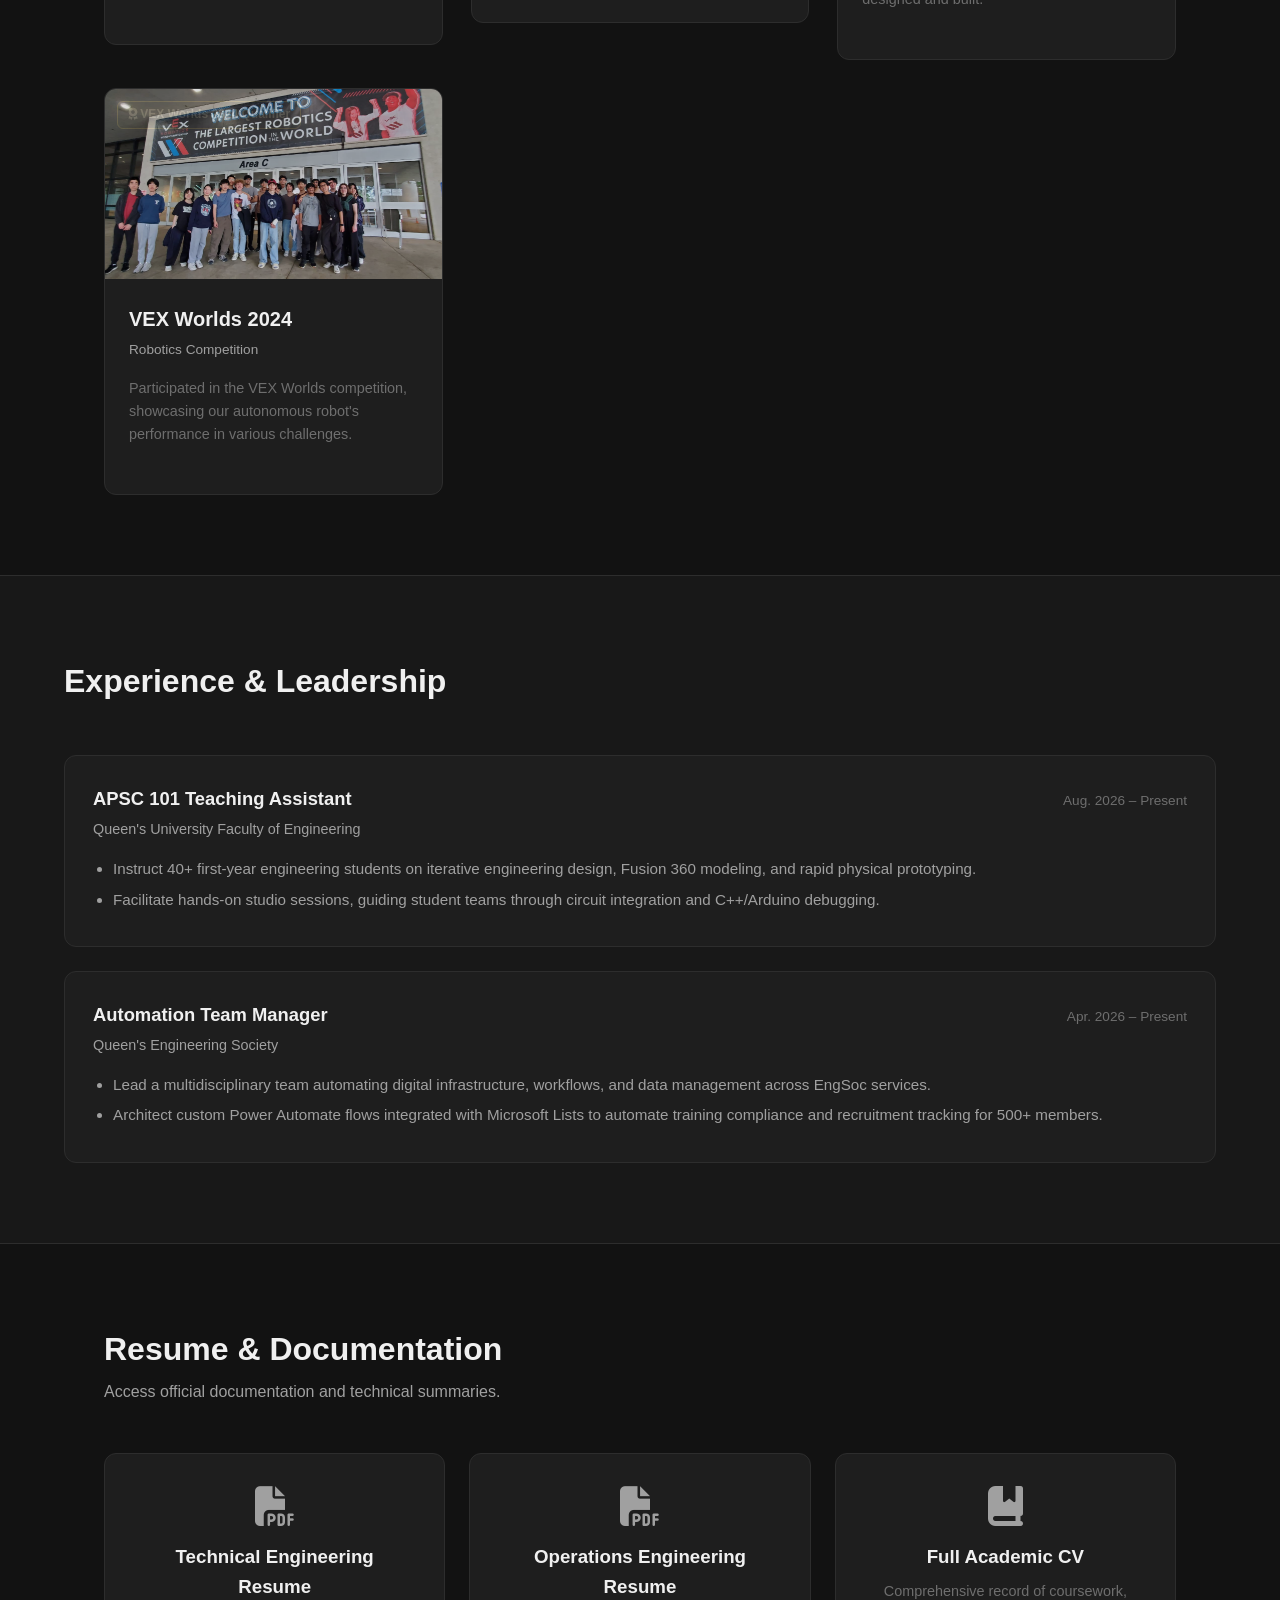
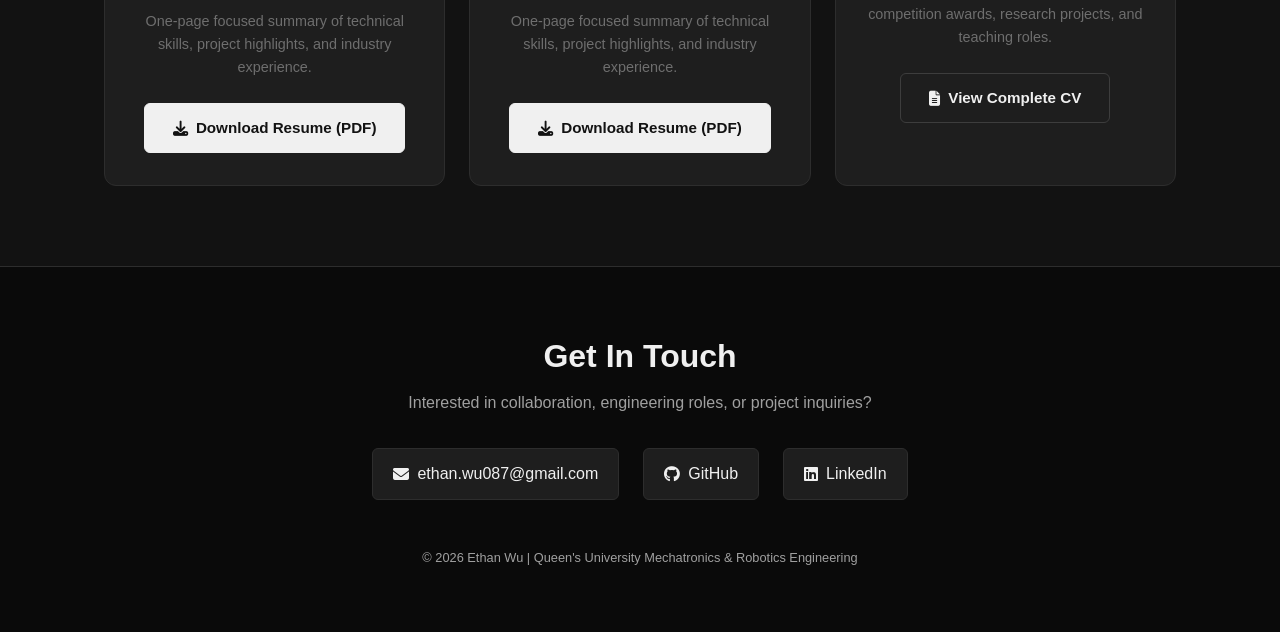
==== commit e88f6644: "herc stuff" ====
--- a/index.html
+++ b/index.html
@@ -191,8 +191,11 @@
                         <h3>NASA Rover Subsystem Architecture</h3>
                         <p class="module-subtitle">Radio Wave Reception, Computer Vision, Image Processing</p>
                         <div class="tags">
-                            <span class="tag">ROS2, OpenCV, Fusion 360</span>
-                            <span class="tag">Raspberry Pi 5, Cameras , LiDARs</span>
+                            <span class="tag">ROS2</span>
+                            <span class="tag">OpenCV</span>
+                            <span class="tag">Raspberry Pi 6</span>
+                            <span class="tag">Cameras</span>
+                            <span class="tag">LiDAR</span>
                         </div>
                         <p class="module-desc">Developing ROS2 infrastructure for autonomous mission-task sequence for the NASA HERC Competition RC division.</p>
                     </div>
